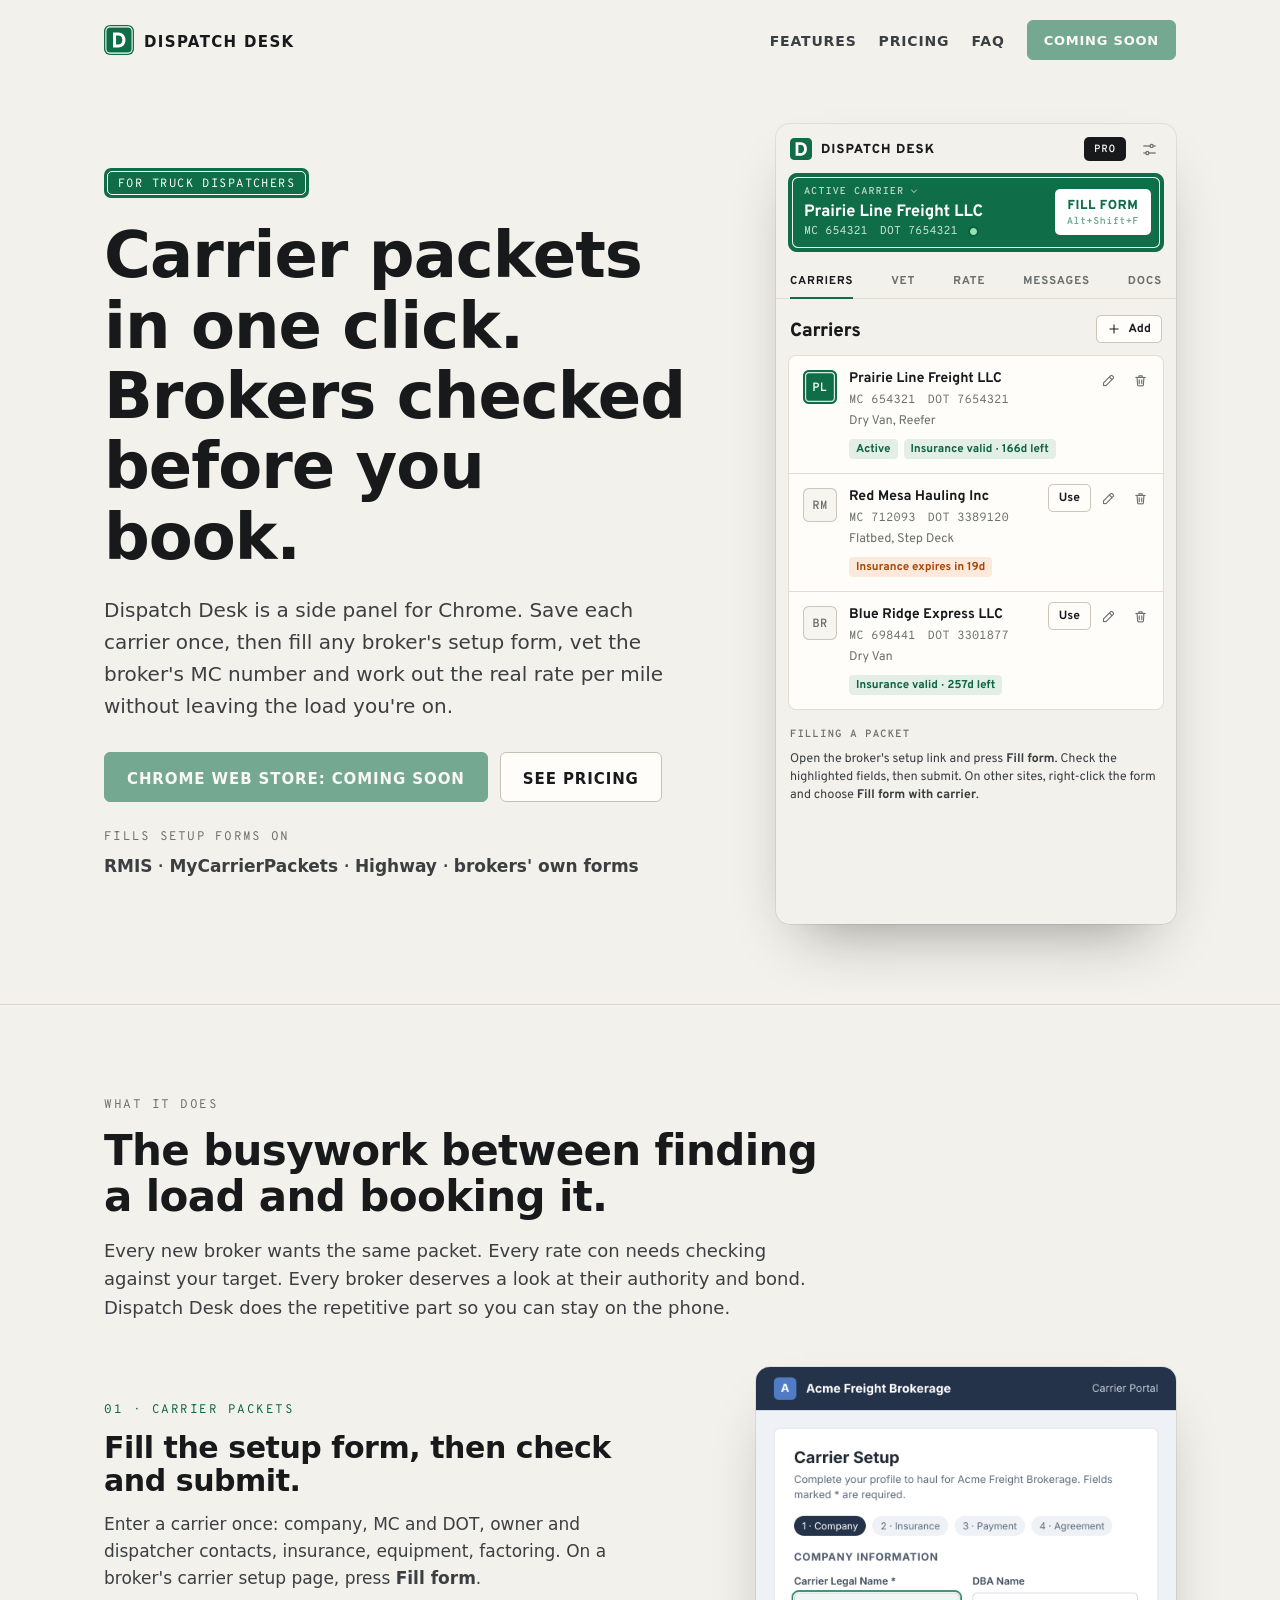
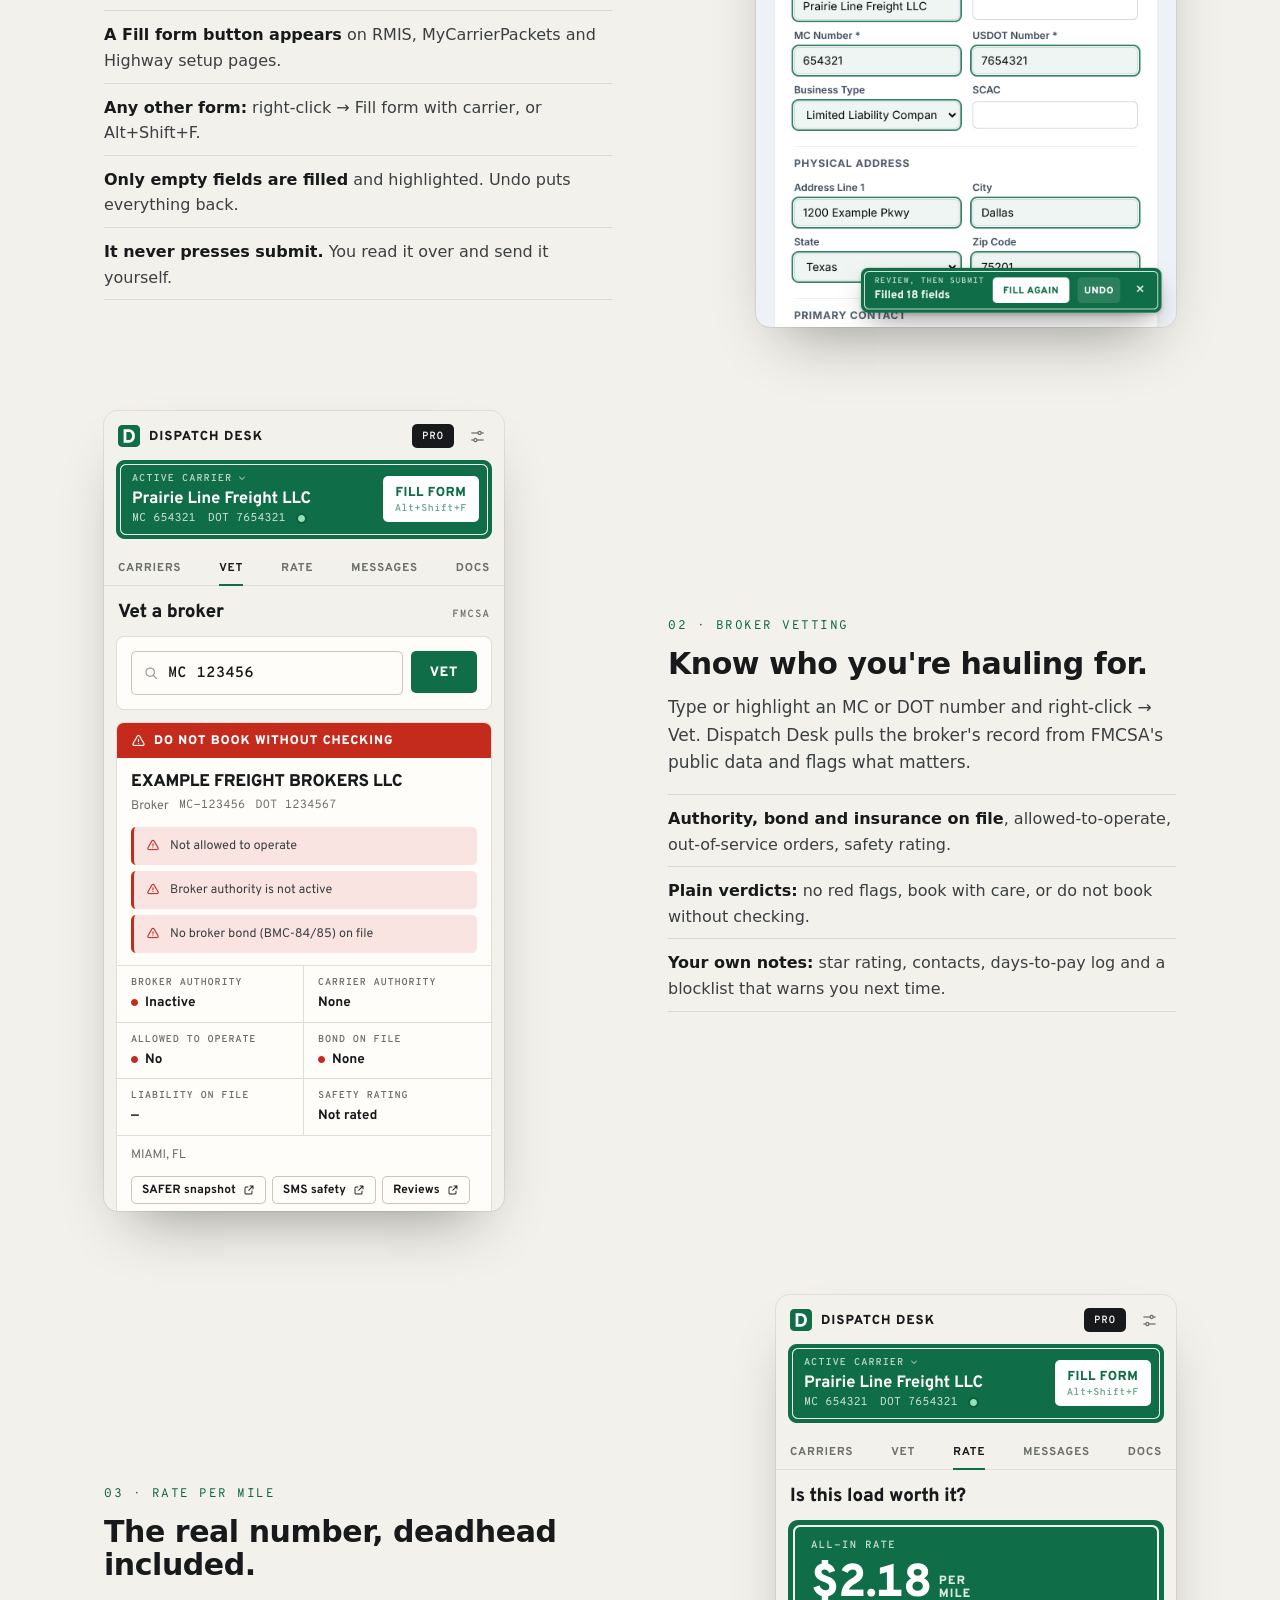
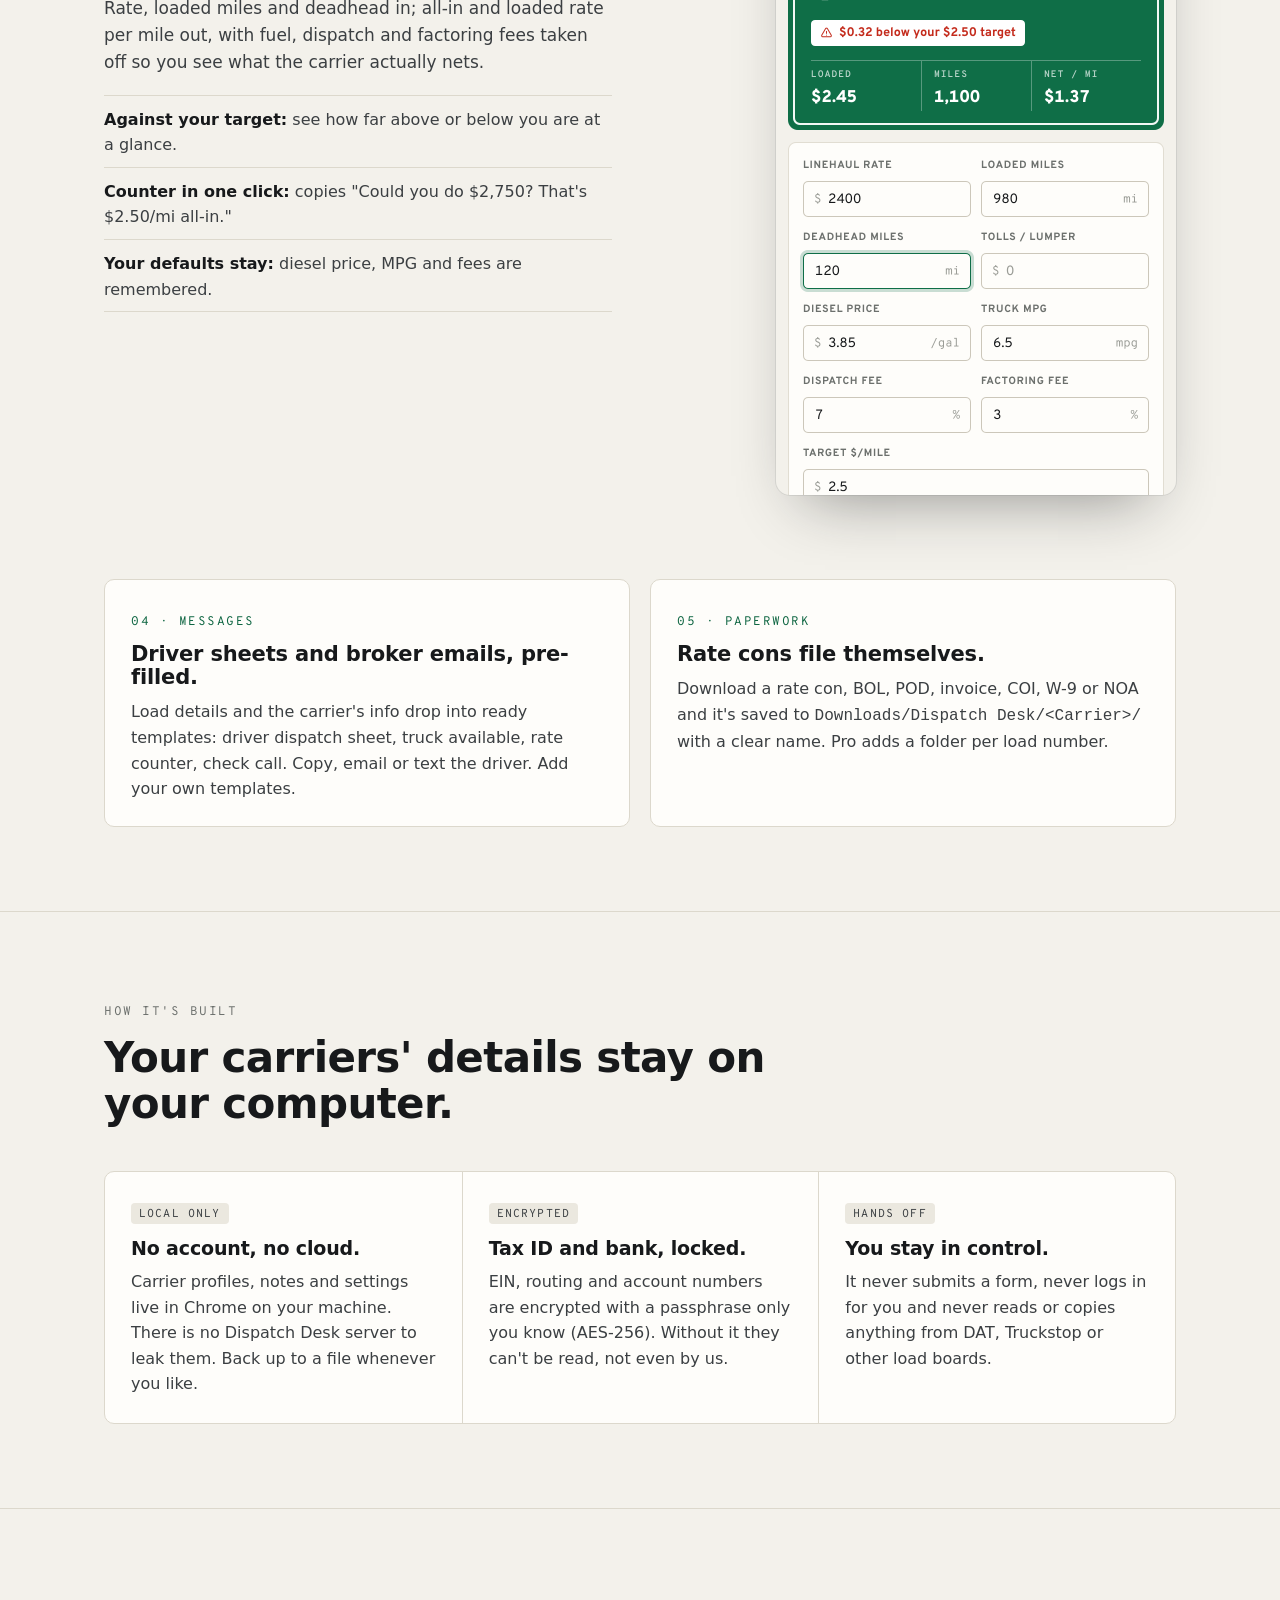
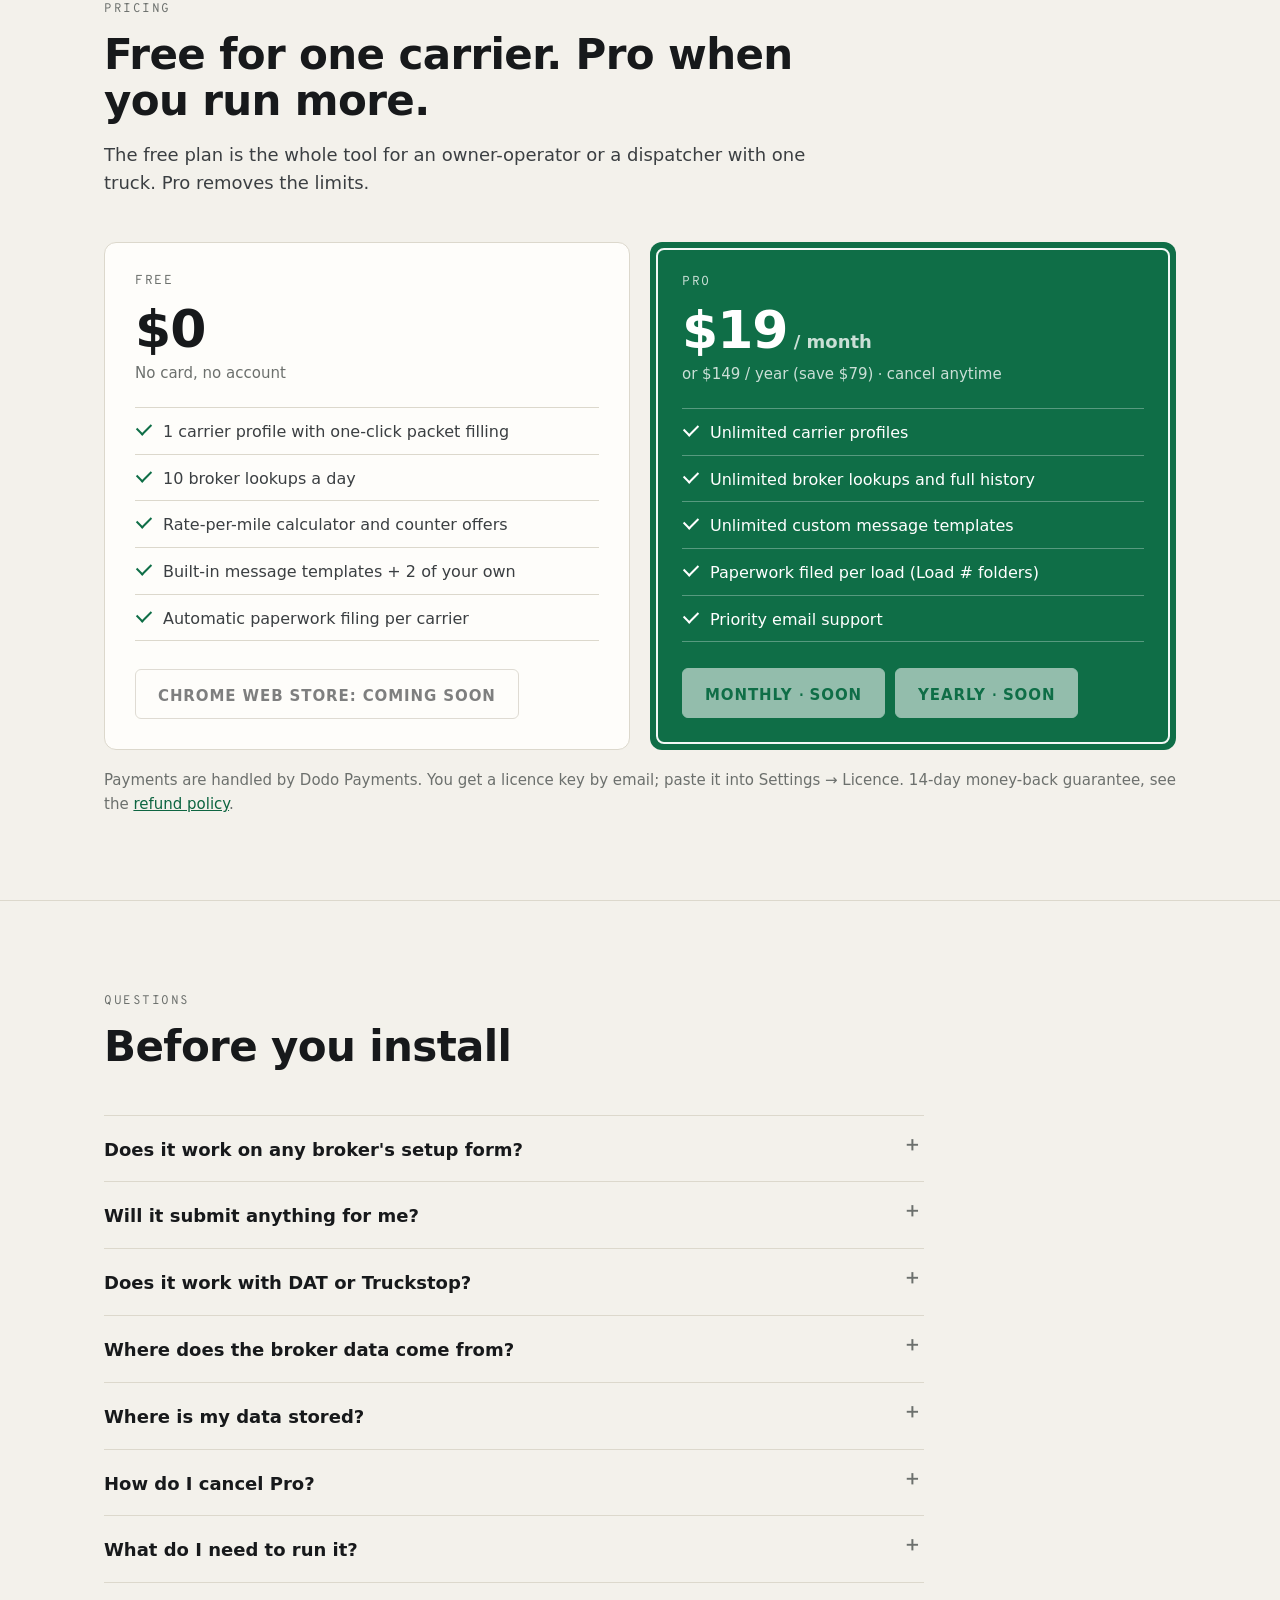
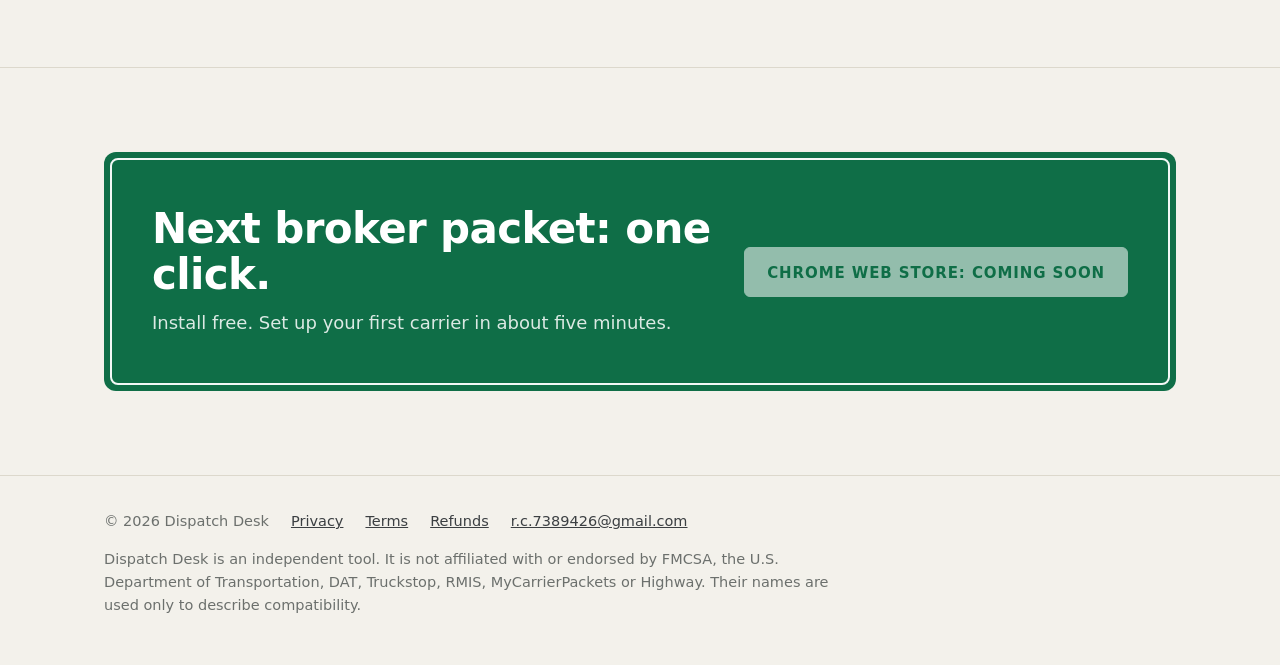
==== index.html @ 593a01f0 "Dispatch Desk website: landing, privacy, terms, refunds, thank-you Co-Authored-By: Claude Opus 5.5 <" ====
<!doctype html>
<html lang="en">
<head>
<meta charset="utf-8">
<meta name="viewport" content="width=device-width,initial-scale=1">
<title>Dispatch Desk – carrier packets, broker vetting and rate per mile for truck dispatchers</title>
<meta name="description" content="A Chrome side panel for truck dispatchers: fill broker carrier packets in one click, vet brokers with FMCSA data, work out rate per mile with deadhead, and file rate cons automatically.">
<meta property="og:title" content="Dispatch Desk – the dispatcher's side panel for Chrome">
<meta property="og:description" content="Fill carrier packets in one click. Check brokers before you book. Know your real rate per mile.">
<meta property="og:image" content="https://rishabhchulet.github.io/dispatch-desk/img/og.png">
<meta name="theme-color" content="#0F6E47">
<link rel="icon" href="icon.png">
<link rel="preload" href="fonts/Overpass-800.woff2" as="font" type="font/woff2" crossorigin>
<link rel="stylesheet" href="styles.css">
</head>
<body>
<div class="wrap">
  <header class="nav">
    <a class="brand" href="./"><img src="img/logo.svg" alt=""><span>Dispatch Desk</span></a>
    <nav><a href="#features">Features</a><a href="#pricing">Pricing</a><a href="#faq">FAQ</a><a class="btn primary sm keep js-store" href="#pricing">Add to Chrome</a></nav>
  </header>

  <div class="hero">
    <div>
      <span class="plaque"><span>For truck dispatchers</span></span>
      <h1>Carrier packets in one click. Brokers checked before you book.</h1>
      <p class="lede">Dispatch Desk is a side panel for Chrome. Save each carrier once, then fill any broker's setup form, vet the broker's MC number and work out the real rate per mile without leaving the load you're on.</p>
      <div class="ctas">
        <a class="btn primary js-store" href="#pricing">Add to Chrome – free</a>
        <a class="btn" href="#pricing">See pricing</a>
      </div>
      <p class="works"><b>Fills setup forms on</b><span>RMIS · MyCarrierPackets · Highway · brokers' own forms</span></p>
    </div>
    <img class="shot" src="img/panel-carriers.png" width="400" height="800" alt="Dispatch Desk side panel showing the active carrier and a Fill form button">
  </div>
</div>

<section id="features">
  <div class="wrap">
    <div class="section-hd">
      <span class="eyebrow">What it does</span>
      <h2>The busywork between finding a load and booking it.</h2>
      <p>Every new broker wants the same packet. Every rate con needs checking against your target. Every broker deserves a look at their authority and bond. Dispatch Desk does the repetitive part so you can stay on the phone.</p>
    </div>

    <div class="feature">
      <div class="copy">
        <span class="num">01 · Carrier packets</span>
        <h3>Fill the setup form, then check and submit.</h3>
        <p>Enter a carrier once: company, MC and DOT, owner and dispatcher contacts, insurance, equipment, factoring. On a broker's carrier setup page, press <b>Fill form</b>.</p>
        <ul>
          <li><b>A Fill form button appears</b> on RMIS, MyCarrierPackets and Highway setup pages.</li>
          <li><b>Any other form:</b> right-click → Fill form with carrier, or Alt+Shift+F.</li>
          <li><b>Only empty fields are filled</b> and highlighted. Undo puts everything back.</li>
          <li><b>It never presses submit.</b> You read it over and send it yourself.</li>
        </ul>
      </div>
      <img class="shot" src="img/page-fill.png" width="420" height="560" alt="A carrier setup form with fields filled and highlighted, and the Fill form button">
    </div>

    <div class="feature flip">
      <div class="copy">
        <span class="num">02 · Broker vetting</span>
        <h3>Know who you're hauling for.</h3>
        <p>Type or highlight an MC or DOT number and right-click → Vet. Dispatch Desk pulls the broker's record from FMCSA's public data and flags what matters.</p>
        <ul>
          <li><b>Authority, bond and insurance on file</b>, allowed-to-operate, out-of-service orders, safety rating.</li>
          <li><b>Plain verdicts:</b> no red flags, book with care, or do not book without checking.</li>
          <li><b>Your own notes:</b> star rating, contacts, days-to-pay log and a blocklist that warns you next time.</li>
        </ul>
      </div>
      <img class="shot" src="img/panel-vet.png" width="400" height="800" alt="Broker vetting result with a red do-not-book verdict and the reasons">
    </div>

    <div class="feature">
      <div class="copy">
        <span class="num">03 · Rate per mile</span>
        <h3>The real number, deadhead included.</h3>
        <p>Rate, loaded miles and deadhead in; all-in and loaded rate per mile out, with fuel, dispatch and factoring fees taken off so you see what the carrier actually nets.</p>
        <ul>
          <li><b>Against your target:</b> see how far above or below you are at a glance.</li>
          <li><b>Counter in one click:</b> copies "Could you do $2,750? That's $2.50/mi all-in."</li>
          <li><b>Your defaults stay:</b> diesel price, MPG and fees are remembered.</li>
        </ul>
      </div>
      <img class="shot" src="img/panel-rate.png" width="400" height="800" alt="Rate calculator showing $2.18 per mile all-in, below a $2.50 target">
    </div>

    <div class="minis">
      <div class="mini">
        <span class="num">04 · Messages</span>
        <h3>Driver sheets and broker emails, pre-filled.</h3>
        <p>Load details and the carrier's info drop into ready templates: driver dispatch sheet, truck available, rate counter, check call. Copy, email or text the driver. Add your own templates.</p>
      </div>
      <div class="mini">
        <span class="num">05 · Paperwork</span>
        <h3>Rate cons file themselves.</h3>
        <p>Download a rate con, BOL, POD, invoice, COI, W-9 or NOA and it's saved to <code>Downloads/Dispatch Desk/&lt;Carrier&gt;/</code> with a clear name. Pro adds a folder per load number.</p>
      </div>
    </div>
  </div>
</section>

<section>
  <div class="wrap">
    <div class="section-hd">
      <span class="eyebrow">How it's built</span>
      <h2>Your carriers' details stay on your computer.</h2>
    </div>
    <div class="rules">
      <div class="rule"><span class="tag">Local only</span><h3>No account, no cloud.</h3><p>Carrier profiles, notes and settings live in Chrome on your machine. There is no Dispatch Desk server to leak them. Back up to a file whenever you like.</p></div>
      <div class="rule"><span class="tag">Encrypted</span><h3>Tax ID and bank, locked.</h3><p>EIN, routing and account numbers are encrypted with a passphrase only you know (AES-256). Without it they can't be read, not even by us.</p></div>
      <div class="rule"><span class="tag">Hands off</span><h3>You stay in control.</h3><p>It never submits a form, never logs in for you and never reads or copies anything from DAT, Truckstop or other load boards.</p></div>
    </div>
  </div>
</section>

<section id="pricing">
  <div class="wrap">
    <div class="section-hd">
      <span class="eyebrow">Pricing</span>
      <h2>Free for one carrier. Pro when you run more.</h2>
      <p>The free plan is the whole tool for an owner-operator or a dispatcher with one truck. Pro removes the limits.</p>
    </div>
    <div class="plans">
      <div class="plan">
        <span class="name">Free</span>
        <div class="price">$0</div>
        <span class="alt">No card, no account</span>
        <ul>
          <li>1 carrier profile with one-click packet filling</li>
          <li>10 broker lookups a day</li>
          <li>Rate-per-mile calculator and counter offers</li>
          <li>Built-in message templates + 2 of your own</li>
          <li>Automatic paperwork filing per carrier</li>
        </ul>
        <div class="buttons"><a class="btn js-store" href="#pricing">Add to Chrome</a></div>
      </div>
      <div class="plan pro"><div class="in">
        <span class="name">Pro</span>
        <div class="price">$19<small> / month</small></div>
        <span class="alt">or $149 / year (save $79) · cancel anytime</span>
        <ul>
          <li>Unlimited carrier profiles</li>
          <li>Unlimited broker lookups and full history</li>
          <li>Unlimited custom message templates</li>
          <li>Paperwork filed per load (Load # folders)</li>
          <li>Priority email support</li>
        </ul>
        <div class="buttons">
          <a class="btn white js-buy" data-plan="monthly" href="#pricing">Monthly</a>
          <a class="btn white js-buy" data-plan="yearly" href="#pricing">Yearly</a>
        </div>
      </div></div>
    </div>
    <p class="note">Payments are handled by Dodo Payments. You get a licence key by email; paste it into Settings → Licence. 14-day money-back guarantee, see the <a href="refunds.html">refund policy</a>.</p>
  </div>
</section>

<section id="faq">
  <div class="wrap">
    <div class="section-hd"><span class="eyebrow">Questions</span><h2>Before you install</h2></div>
    <div class="faq">
      <details><summary>Does it work on any broker's setup form?</summary><p>On RMIS, MyCarrierPackets and Highway setup pages a Fill form button appears in the corner. On any other form, right-click inside it and choose Fill form with carrier, or press Alt+Shift+F. It matches fields by their labels, so most forms work; anything it can't place is left empty for you.</p></details>
      <details><summary>Will it submit anything for me?</summary><p>No. It only types into empty fields and highlights them. You review the form and press submit yourself. It also skips passwords, captchas and one-time codes.</p></details>
      <details><summary>Does it work with DAT or Truckstop?</summary><p>It works alongside them, but it doesn't read, copy or scrape anything from load boards. When you find a load, highlight the broker's MC number (or type it in) and vet it from the panel.</p></details>
      <details><summary>Where does the broker data come from?</summary><p>From FMCSA's public carrier data (the QCMobile service): operating authority, bond and insurance on file, allowed-to-operate status, out-of-service orders and safety rating. FMCSA's records can lag, so for a high-value load also open the SAFER snapshot link shown with every result.</p></details>
      <details><summary>Where is my data stored?</summary><p>Only in Chrome on your computer. Nothing is uploaded or synced. Tax ID and bank details are encrypted with your passphrase. Use Settings → Back up to move your data to another computer.</p></details>
      <details><summary>How do I cancel Pro?</summary><p>Use the manage-subscription link in your Dodo Payments receipt email, or email us. You keep Pro until the end of the period you paid for. New purchases can be refunded within 14 days.</p></details>
      <details><summary>What do I need to run it?</summary><p>Google Chrome 116 or newer on Windows, Mac or ChromeOS.</p></details>
    </div>
  </div>
</section>

<div class="closing">
  <div class="wrap">
    <div class="sign"><div class="in">
      <div><h2>Next broker packet: one click.</h2><p>Install free. Set up your first carrier in about five minutes.</p></div>
      <a class="btn white js-store" href="#pricing">Add to Chrome – free</a>
    </div></div>
  </div>
</div>

<footer>
  <div class="wrap">
    <div class="row">
      <span>© 2026 Dispatch Desk</span>
      <a href="privacy.html">Privacy</a><a href="terms.html">Terms</a><a href="refunds.html">Refunds</a>
      <a href="mailto:r.c.7389426@gmail.com">r.c.7389426@gmail.com</a>
    </div>
    <p class="disclaimer">Dispatch Desk is an independent tool. It is not affiliated with or endorsed by FMCSA, the U.S. Department of Transportation, DAT, Truckstop, RMIS, MyCarrierPackets or Highway. Their names are used only to describe compatibility.</p>
  </div>
</footer>

<script>
  // Fill these in when they exist. Until then the buttons say so instead of linking nowhere.
  const STORE_URL = '';                       // Chrome Web Store listing, after approval
  const CHECKOUT = { monthly: '', yearly: '' }; // Dodo Payments checkout links
  for (const a of document.querySelectorAll('.js-store')) {
    if (STORE_URL) a.href = STORE_URL;
    else { a.textContent = a.classList.contains('sm') ? 'Coming soon' : 'Chrome Web Store: coming soon'; a.setAttribute('aria-disabled', 'true'); }
  }
  for (const a of document.querySelectorAll('.js-buy')) {
    const url = CHECKOUT[a.dataset.plan];
    if (url) a.href = url;
    else { a.textContent = a.dataset.plan === 'monthly' ? 'Monthly · soon' : 'Yearly · soon'; a.setAttribute('aria-disabled', 'true'); }
  }
</script>
</body>
</html>
---- styles.css ----
/* Dispatch Desk site – same "Guide Sign" system as the extension. */
@font-face { font-family: 'Overpass'; font-weight: 400; font-display: swap; src: url('fonts/Overpass-400.woff2') format('woff2'); }
@font-face { font-family: 'Overpass'; font-weight: 700; font-display: swap; src: url('fonts/Overpass-700.woff2') format('woff2'); }
@font-face { font-family: 'Overpass'; font-weight: 800; font-display: swap; src: url('fonts/Overpass-800.woff2') format('woff2'); }
@font-face { font-family: 'Overpass Mono'; font-weight: 400; font-display: swap; src: url('fonts/OverpassMono-400.woff2') format('woff2'); }
/* Overpass's middle dot sits off-centre; use the system's for that one character. */
@font-face { font-family: 'Sep'; src: local('Segoe UI'), local('Helvetica Neue'), local('Arial'), local('Liberation Sans'); unicode-range: U+00B7; }

:root {
  --sign: #0F6E47; --sign-deep: #0B5A3A; --zone: #E8700F; --stop: #C42B1C;
  --paper: #F3F1EB; --surface: #FEFDFA; --surface-2: #EBE8DF; --line: #DCD8CC; --line-strong: #C6C1B4;
  --ink: #17191B; --ink-2: #3B3F42; --muted: #6C706D;
  --green-text: #0D6541;
  --font: 'Sep', 'Overpass', 'Segoe UI', system-ui, sans-serif;
  --mono: 'Overpass Mono', ui-monospace, Consolas, monospace;
  --wrap: 1120px;
}
* { box-sizing: border-box; }
html { scroll-behavior: smooth; }
body { margin: 0; font: 400 17px/1.6 var(--font); color: var(--ink); background: var(--paper); -webkit-font-smoothing: antialiased; }
img { max-width: 100%; display: block; }
a { color: var(--green-text); }
.wrap { max-width: var(--wrap); margin: 0 auto; padding: 0 24px; }
.eyebrow { font: 400 12.5px/1.2 var(--mono); letter-spacing: .12em; text-transform: uppercase; color: var(--muted); }
h1, h2, h3 { margin: 0; letter-spacing: -.015em; line-height: 1.1; }
h1 { font-weight: 800; font-size: clamp(38px, 5.4vw, 64px); }
h2 { font-weight: 800; font-size: clamp(30px, 3.6vw, 42px); }
h3 { font-weight: 800; font-size: 21px; letter-spacing: -.008em; }
p { margin: 0; }

/* nav */
.nav { display: flex; align-items: center; gap: 24px; padding: 20px 0; }
.brand { display: flex; align-items: center; gap: 10px; color: var(--ink); text-decoration: none; font-weight: 800; font-size: 15px; letter-spacing: .09em; text-transform: uppercase; }
.brand img { width: 30px; height: 30px; }
.brand span { padding-top: 3px; }
.nav nav { margin-left: auto; display: flex; gap: 22px; align-items: center; }
.nav nav a { color: var(--ink-2); text-decoration: none; font-weight: 700; font-size: 14px; letter-spacing: .06em; text-transform: uppercase; padding-top: 2px; }
.nav nav a:hover { color: var(--ink); }

/* buttons */
.btn { display: inline-flex; align-items: center; justify-content: center; gap: 8px; height: 50px; padding: 3px 22px 0; border-radius: 6px; font-weight: 800; font-size: 15px; letter-spacing: .06em; text-transform: uppercase; text-decoration: none; color: var(--ink); background: var(--surface); border: 1.5px solid var(--line-strong); cursor: pointer; white-space: nowrap; }
.btn:hover { border-color: var(--ink-2); }
.btn.primary { background: var(--sign); border-color: var(--sign); color: #fff; }
.btn.primary:hover { background: var(--sign-deep); border-color: var(--sign-deep); }
.btn.white { background: #fff; border-color: #fff; color: var(--sign); }
.btn.white:hover { background: #EFF6F1; }
.btn.sm { height: 40px; padding: 2px 16px 0; font-size: 13px; }
.btn[aria-disabled="true"] { opacity: .55; pointer-events: none; }

/* guide-sign primitives */
.sign { background: var(--sign); color: #fff; border-radius: 12px; padding: 6px; }
.sign > .in { border: 2.5px solid rgba(255, 255, 255, .95); border-radius: 8px; }
.plaque { display: inline-flex; background: var(--sign); color: #fff; border-radius: 7px; padding: 3px; }
.plaque > span { border: 1.5px solid #fff; border-radius: 5px; padding: 5px 10px 3px; font: 400 12px/1.2 var(--mono); letter-spacing: .12em; text-transform: uppercase; }

/* hero */
.hero { display: grid; grid-template-columns: minmax(0, 1.15fr) minmax(0, .85fr); gap: 56px; align-items: center; padding: 44px 0 80px; }
.hero h1 { margin: 22px 0 22px; }
.hero .lede { font-size: 20px; color: var(--ink-2); max-width: 560px; }
.hero .ctas { display: flex; gap: 12px; flex-wrap: wrap; margin-top: 30px; }
.hero .works { margin-top: 28px; }
.hero .works b { display: block; font: 400 12.5px/1.2 var(--mono); letter-spacing: .1em; text-transform: uppercase; color: var(--muted); font-weight: 400; margin-bottom: 8px; }
.hero .works span { font-weight: 700; color: var(--ink-2); }
.shot { border-radius: 14px; box-shadow: 0 30px 60px -28px rgba(23, 25, 27, .45), 0 0 0 1px rgba(23, 25, 27, .08); background: var(--surface); }
.hero .shot { max-width: 400px; margin-left: auto; }

/* sections */
section { padding: 84px 0; border-top: 1px solid var(--line); }
.section-hd { max-width: 720px; margin-bottom: 44px; }
.section-hd h2 { margin-top: 12px; }
.section-hd p { margin-top: 16px; color: var(--ink-2); font-size: 18px; }

.feature { display: grid; grid-template-columns: minmax(0, 1fr) minmax(0, 1fr); gap: 56px; align-items: center; }
.feature + .feature { margin-top: 84px; }
.feature.flip .copy { order: 2; }
.feature .num, .mini .num { font: 400 12.5px var(--mono); letter-spacing: .12em; text-transform: uppercase; color: var(--green-text); }
.feature h3 { font-size: 30px; margin: 10px 0 14px; letter-spacing: -.015em; }
.feature p { color: var(--ink-2); }
.feature ul { margin: 18px 0 0; padding: 0; list-style: none; border-top: 1px solid var(--line); }
.feature li { padding: 11px 0 9px; border-bottom: 1px solid var(--line); color: var(--ink-2); font-size: 16px; }
.feature li b { color: var(--ink); }
.feature .shot { max-width: 420px; }
.feature.flip .shot { margin-left: 0; }
.feature:not(.flip) .shot { margin-left: auto; }

.minis { display: grid; grid-template-columns: repeat(2, minmax(0, 1fr)); gap: 20px; margin-top: 84px; }
.mini { background: var(--surface); border: 1px solid var(--line); border-radius: 10px; padding: 26px 26px 24px; }
.mini h3 { margin: 10px 0 10px; }
.mini p { color: var(--ink-2); font-size: 16px; }

/* principles */
.rules { display: grid; grid-template-columns: repeat(3, minmax(0, 1fr)); gap: 0; border: 1px solid var(--line); border-radius: 10px; background: var(--surface); overflow: hidden; }
.rule { padding: 26px; }
.rule + .rule { border-left: 1px solid var(--line); }
.rule h3 { font-size: 19px; margin-bottom: 10px; }
.rule p { color: var(--ink-2); font-size: 16px; }
.rule .tag { display: inline-block; margin-bottom: 14px; padding: 4px 8px 2px; border-radius: 4px; font: 400 11.5px/1.3 var(--mono); letter-spacing: .1em; text-transform: uppercase; background: var(--surface-2); color: var(--ink-2); }

/* pricing */
.plans { display: grid; grid-template-columns: repeat(2, minmax(0, 1fr)); gap: 20px; align-items: stretch; }
.plan { background: var(--surface); border: 1px solid var(--line); border-radius: 12px; padding: 30px; display: flex; flex-direction: column; }
.plan .name { font: 400 13px var(--mono); letter-spacing: .12em; text-transform: uppercase; color: var(--muted); }
.plan .price { font-weight: 800; font-size: 52px; letter-spacing: -.02em; line-height: 1; margin: 14px 0 6px; }
.plan .price small { font-size: 18px; font-weight: 700; letter-spacing: 0; color: var(--muted); }
.plan .alt { color: var(--muted); font-size: 15px; }
.plan ul { list-style: none; padding: 0; margin: 22px 0 26px; border-top: 1px solid var(--line); flex: 1; }
.plan li { padding: 11px 0 9px 28px; border-bottom: 1px solid var(--line); position: relative; font-size: 16px; color: var(--ink-2); }
.plan li::before { content: ''; position: absolute; left: 2px; top: 15px; width: 12px; height: 7px; border-left: 2.5px solid var(--sign); border-bottom: 2.5px solid var(--sign); transform: rotate(-45deg); }
.plan .buttons { display: flex; gap: 10px; flex-wrap: wrap; }
.plan.pro { background: var(--sign); color: #fff; border: 0; padding: 6px; }
.plan.pro > .in { border: 2.5px solid rgba(255, 255, 255, .95); border-radius: 8px; padding: 24px; height: 100%; display: flex; flex-direction: column; }
.plan.pro .name, .plan.pro .alt, .plan.pro .price small { color: rgba(255, 255, 255, .78); }
.plan.pro ul { border-color: rgba(255, 255, 255, .3); }
.plan.pro li { color: #fff; border-color: rgba(255, 255, 255, .3); }
.plan.pro li::before { border-color: #fff; }
.note { margin-top: 18px; color: var(--muted); font-size: 15px; }

/* faq */
.faq { max-width: 820px; border-top: 1px solid var(--line); }
.faq details { border-bottom: 1px solid var(--line); }
.faq summary { list-style: none; cursor: pointer; padding: 20px 36px 17px 0; font-weight: 700; font-size: 18px; position: relative; }
.faq summary::-webkit-details-marker { display: none; }
.faq summary::after { content: '+'; position: absolute; right: 4px; top: 16px; font: 400 24px var(--mono); color: var(--muted); }
.faq details[open] summary::after { content: '−'; }
.faq details p { padding: 0 0 22px; color: var(--ink-2); max-width: 720px; }

/* closing sign */
.closing { padding: 84px 0; border-top: 1px solid var(--line); }
.closing .sign > .in { padding: 46px 40px; display: grid; grid-template-columns: 1fr auto; gap: 28px; align-items: center; }
.closing h2 { color: #fff; }
.closing p { margin-top: 10px; color: rgba(255, 255, 255, .85); font-size: 18px; }

/* footer */
footer { border-top: 1px solid var(--line); padding: 34px 0 48px; color: var(--muted); font-size: 14.5px; }
footer .row { display: flex; gap: 22px; flex-wrap: wrap; align-items: center; }
footer a { color: var(--ink-2); }
footer .disclaimer { margin-top: 14px; max-width: 760px; }

/* legal pages */
.legal { max-width: 760px; padding-bottom: 40px; }
.legal h1 { font-size: 44px; margin: 30px 0 8px; }
.legal h2 { font-size: 22px; margin: 36px 0 10px; letter-spacing: -.008em; }
.legal p, .legal li { color: var(--ink-2); }
.legal ul { padding-left: 20px; }
.legal li + li { margin-top: 6px; }
.legal .updated { font: 400 13px var(--mono); letter-spacing: .08em; text-transform: uppercase; color: var(--muted); }
.steps { list-style: none; padding: 0; margin: 28px 0 0; border-top: 1px solid var(--line); }
.steps li { display: grid; grid-template-columns: 52px 1fr; padding: 16px 0 14px; border-bottom: 1px solid var(--line); }
.steps li i { font: 400 14px/1.6 var(--mono); font-style: normal; color: var(--green-text); }

@media (max-width: 860px) {
  body { font-size: 16px; }
  .nav nav a:not(.keep) { display: none; }
  .hero, .feature { grid-template-columns: 1fr; gap: 36px; }
  .hero { padding-top: 20px; }
  .hero .shot, .feature .shot { margin: 0 auto !important; max-width: 360px; }
  .feature.flip .copy { order: 0; }
  .minis, .plans { grid-template-columns: 1fr; }
  .rules { grid-template-columns: 1fr; }
  .rule + .rule { border-left: 0; border-top: 1px solid var(--line); }
  .closing .sign > .in { grid-template-columns: 1fr; padding: 32px 24px; }
  section { padding: 60px 0; }
}
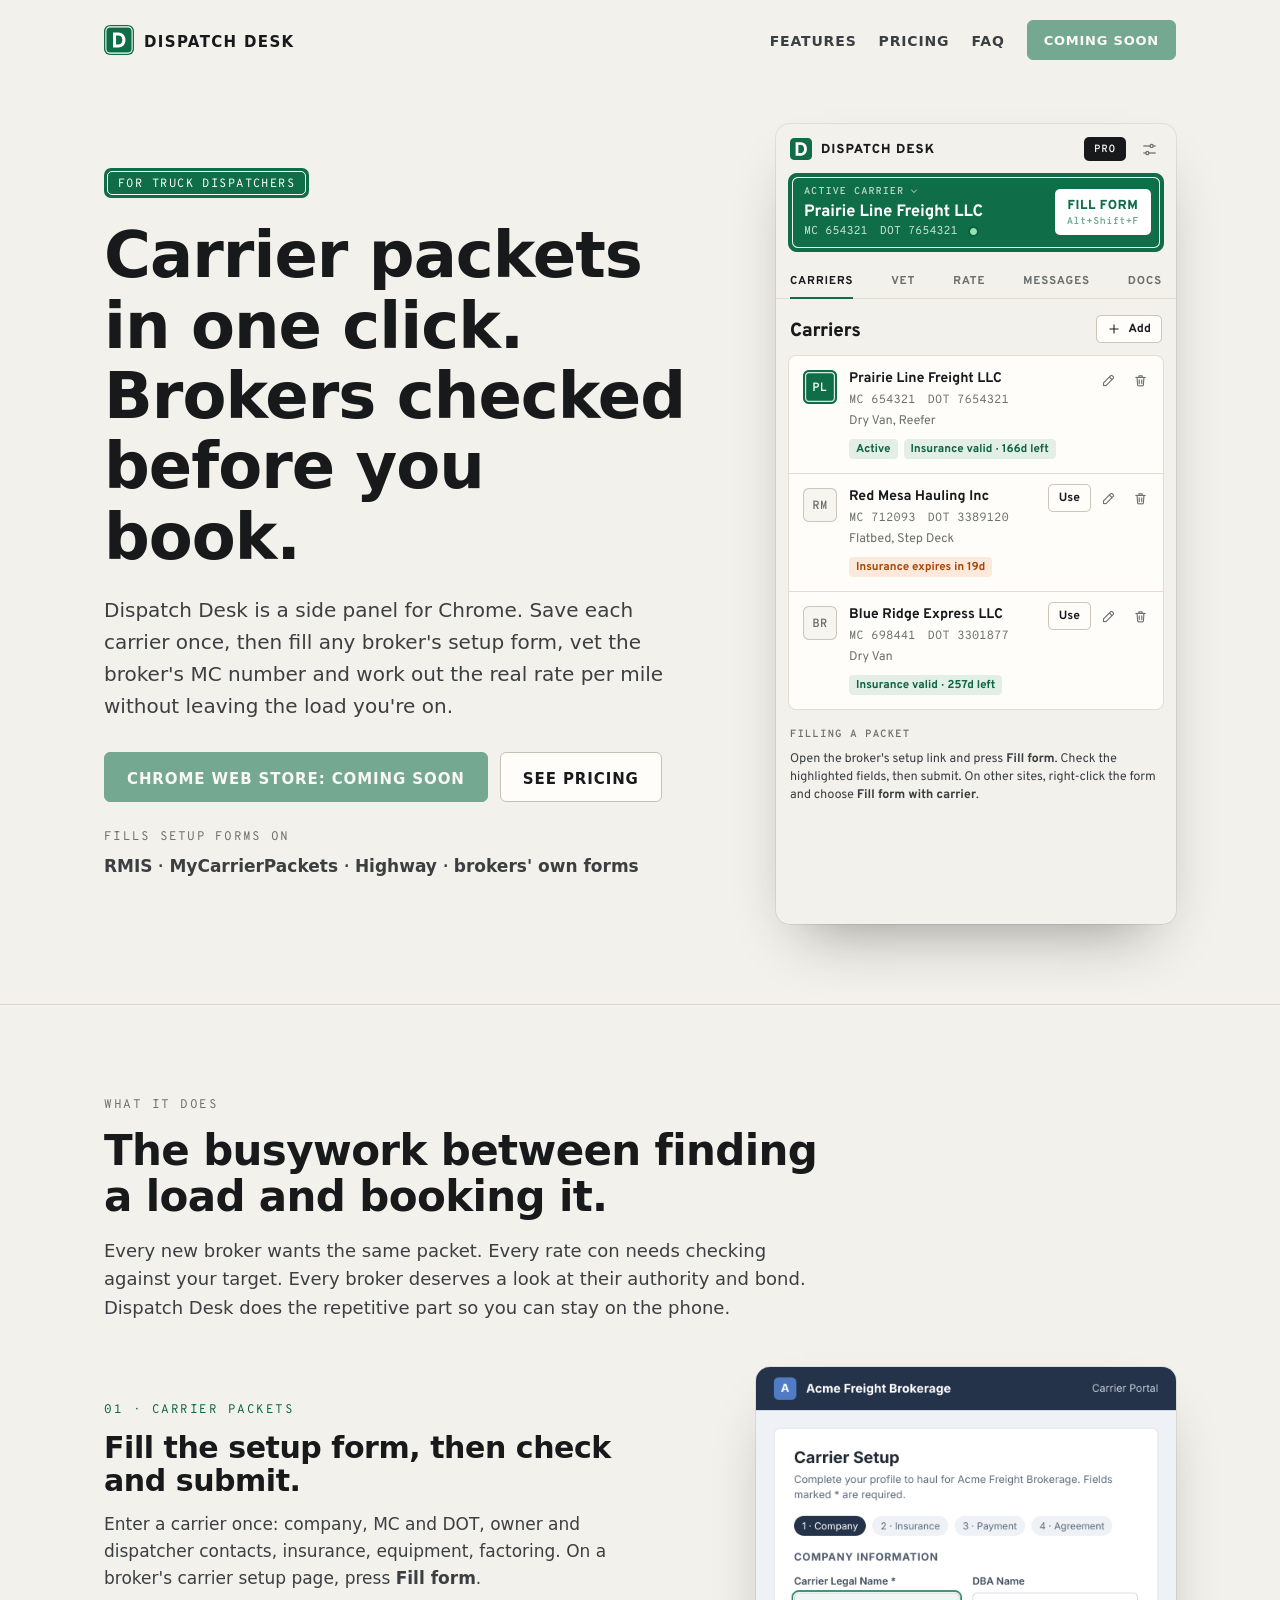
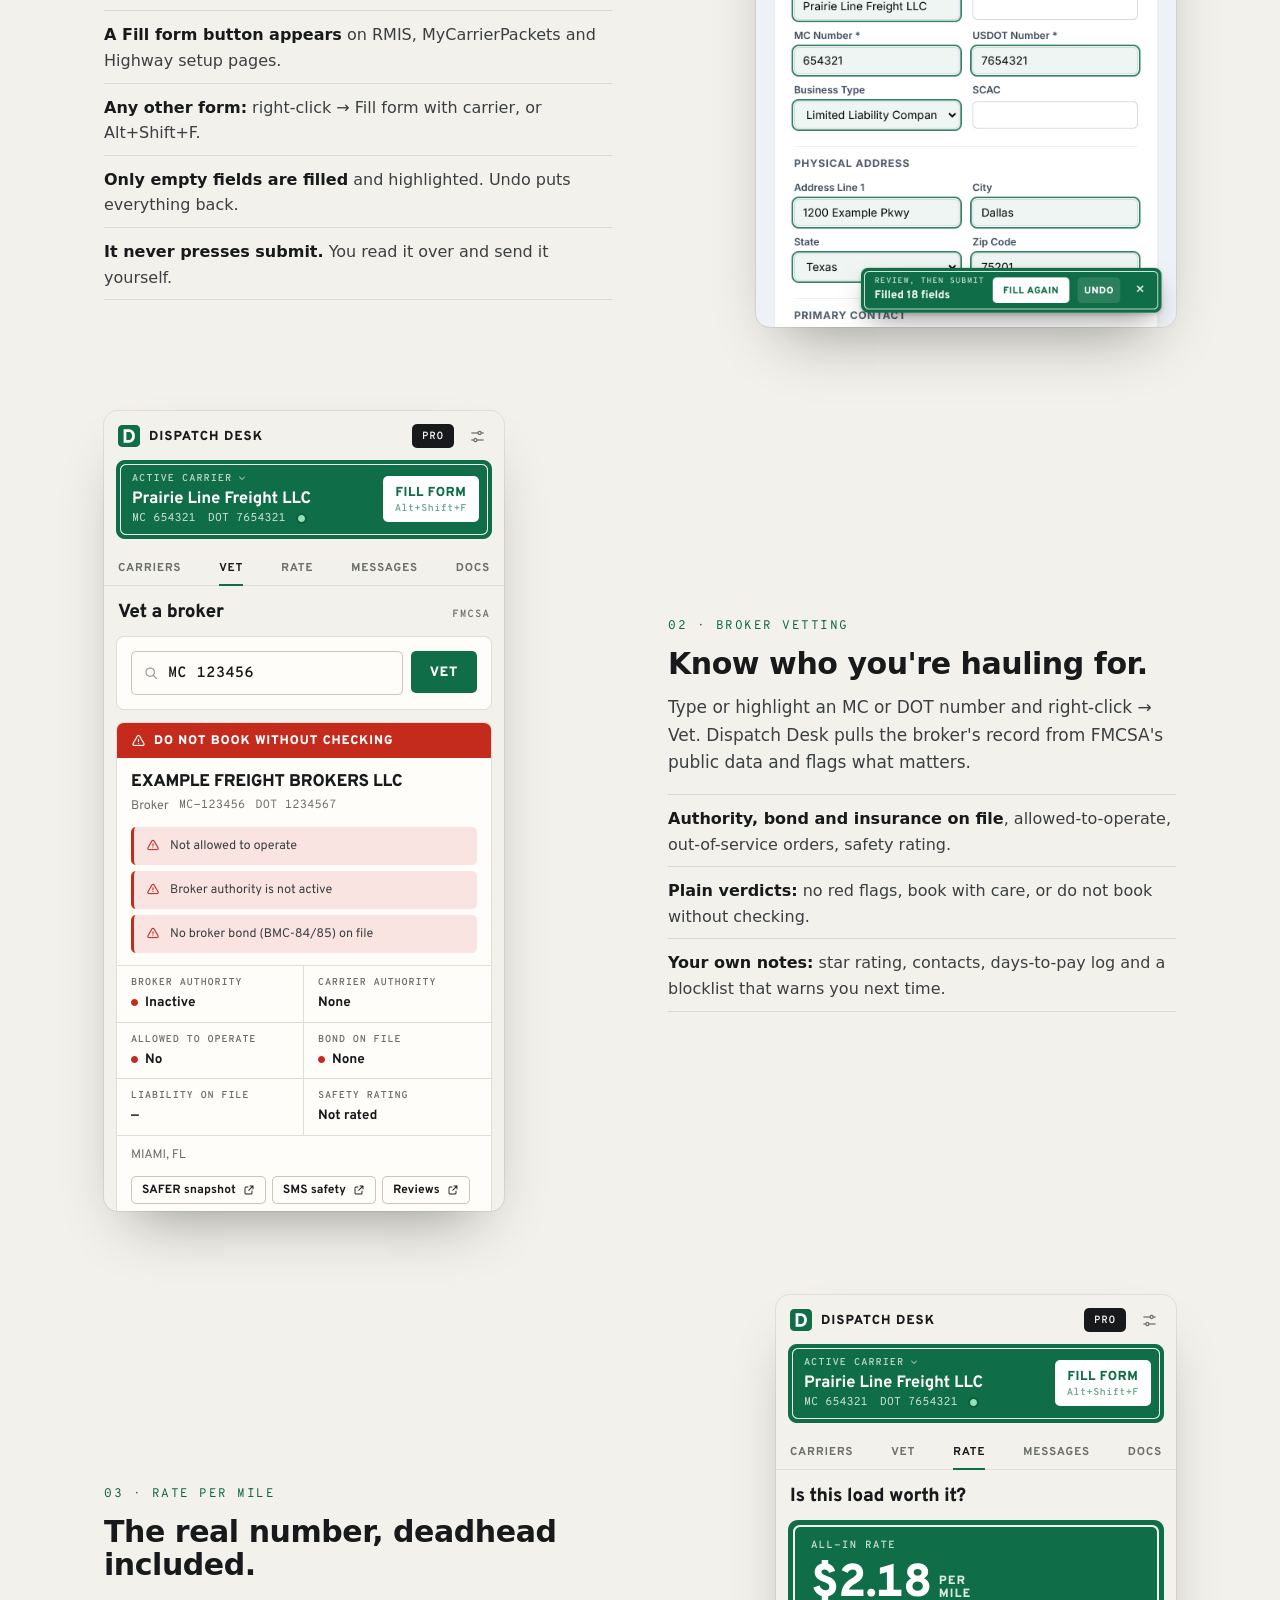
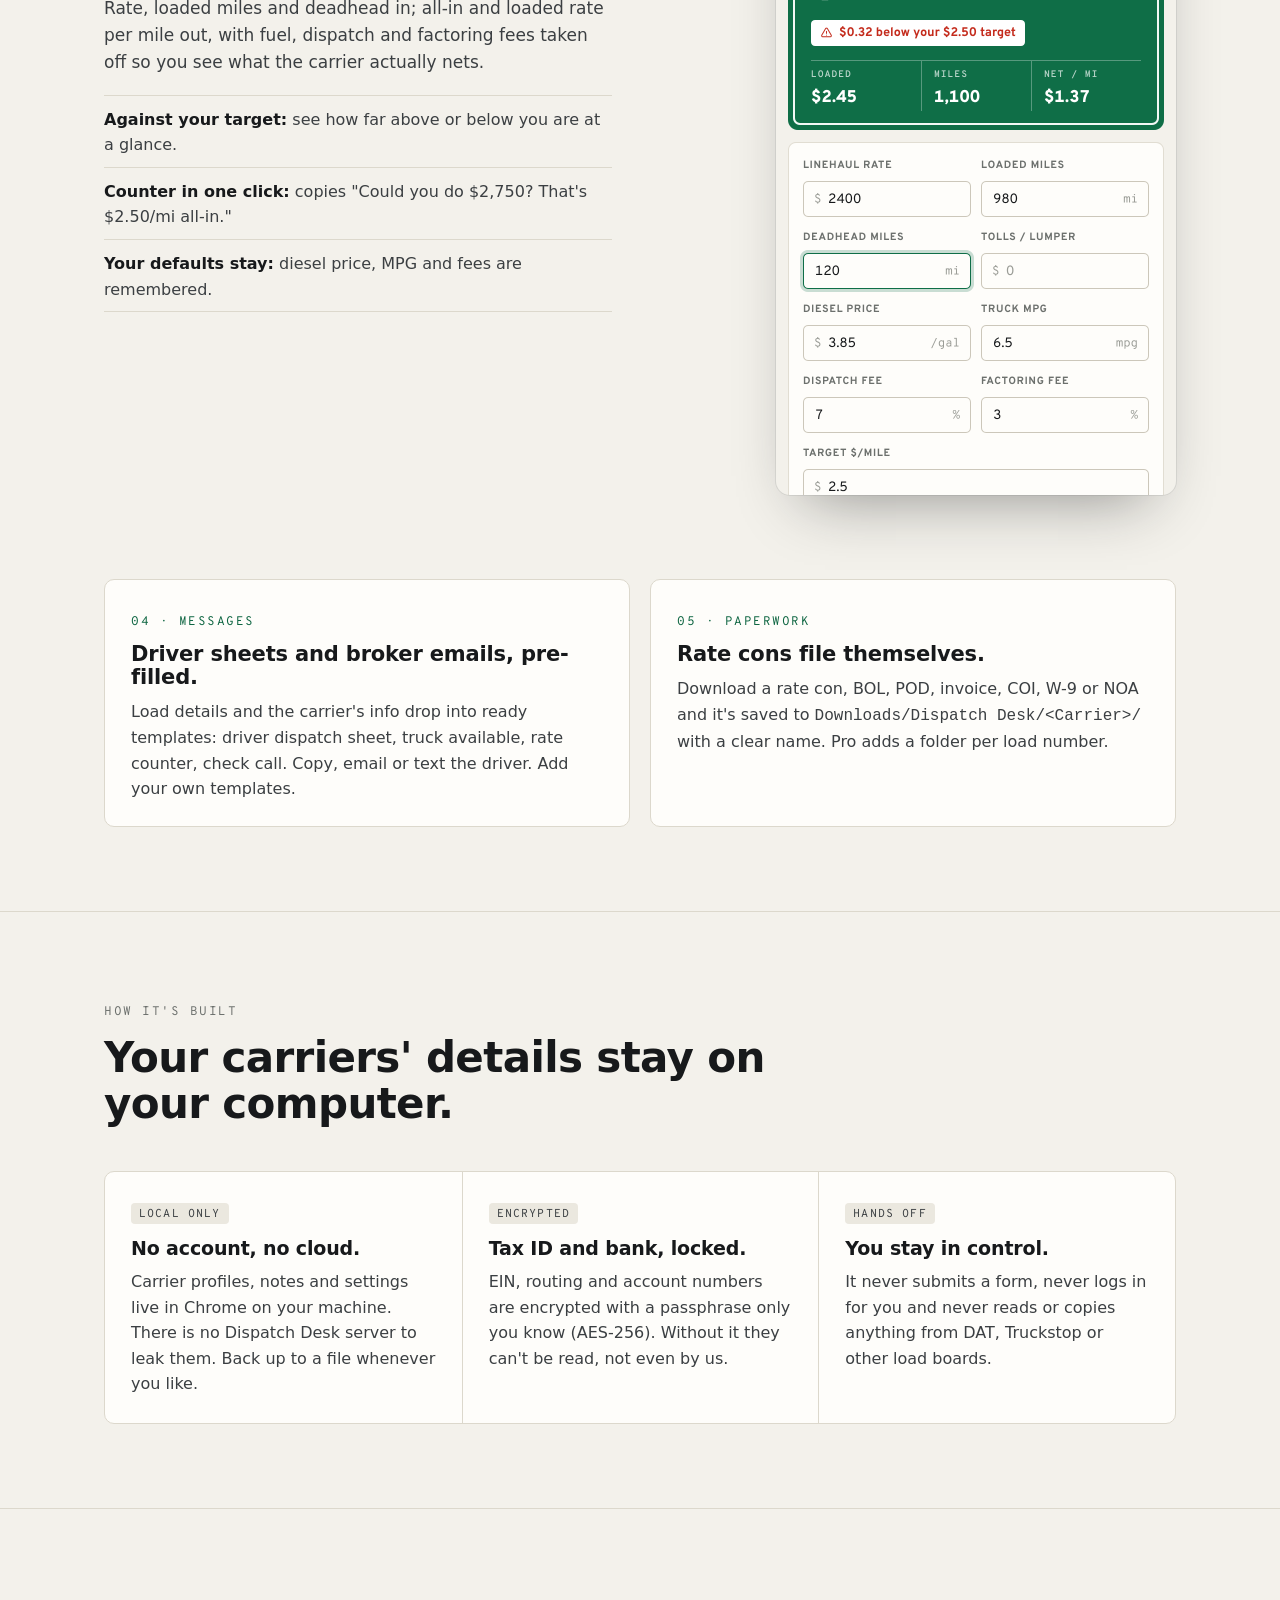
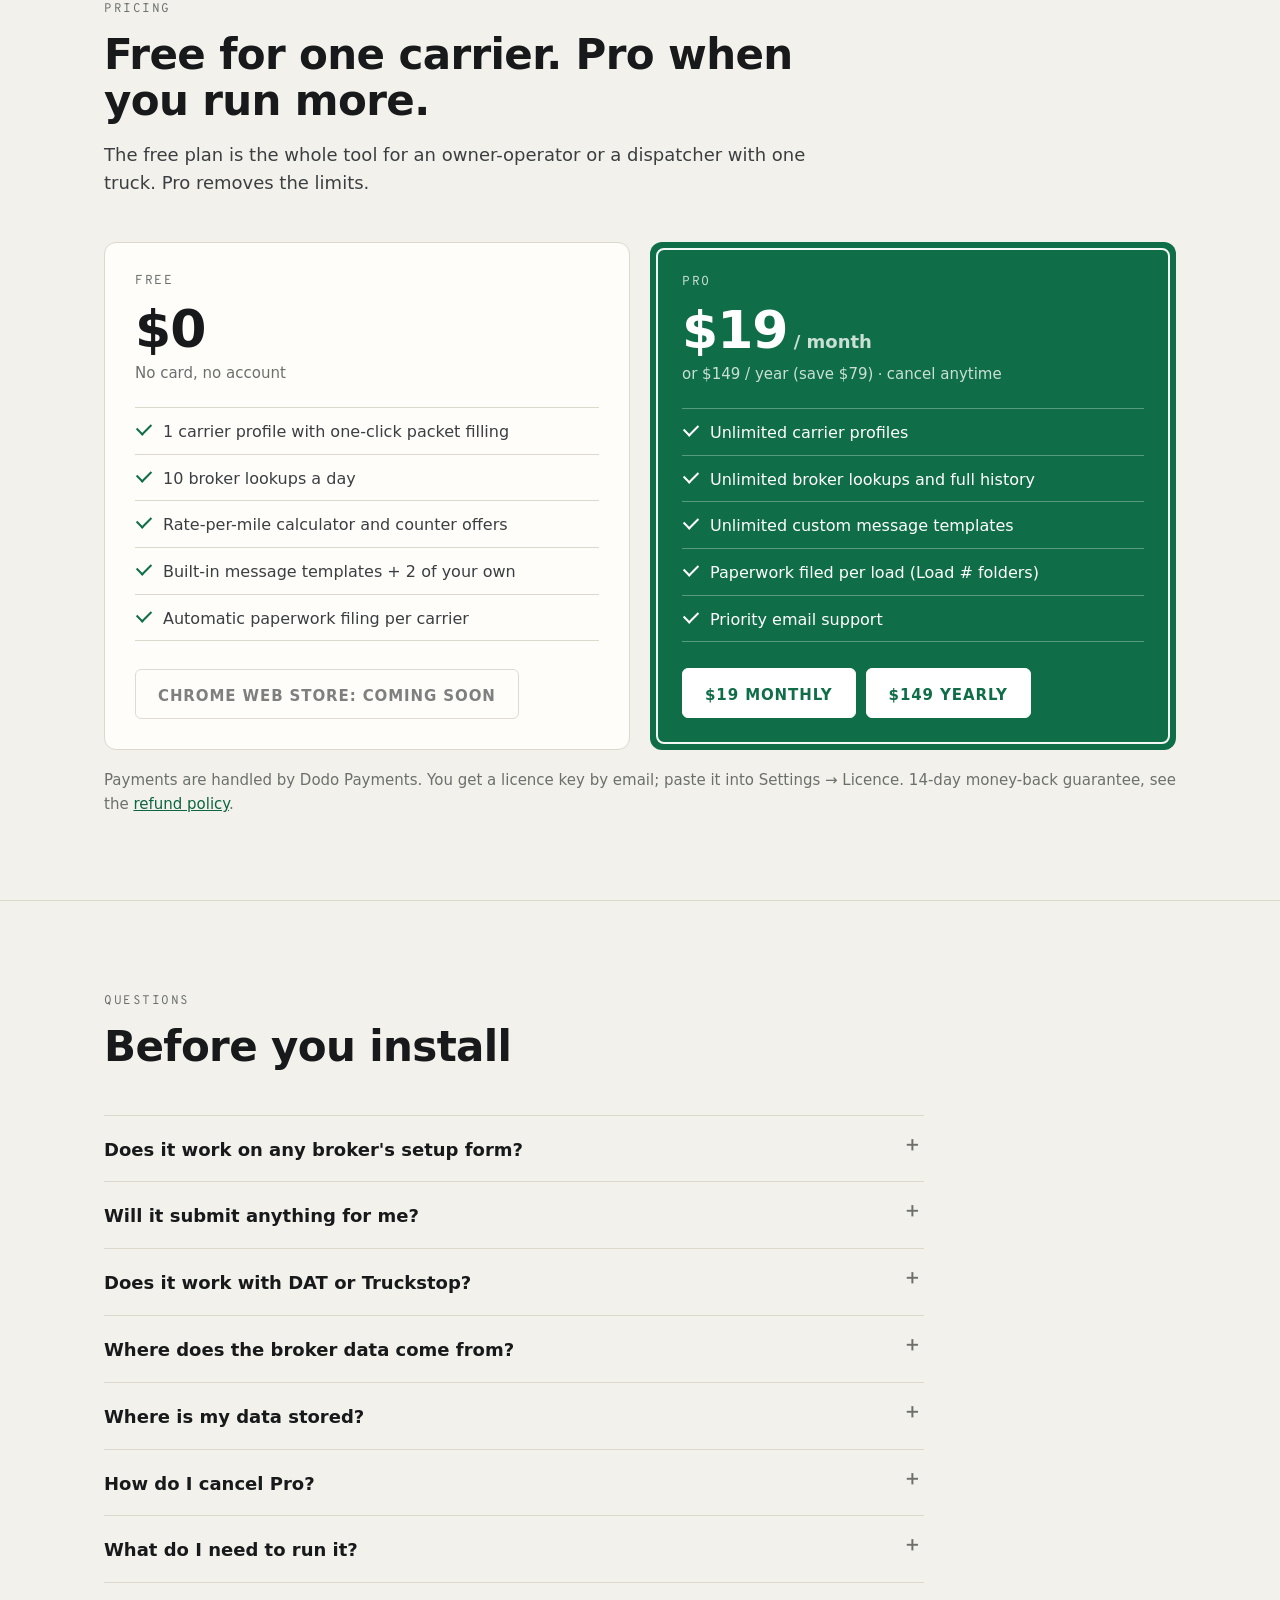
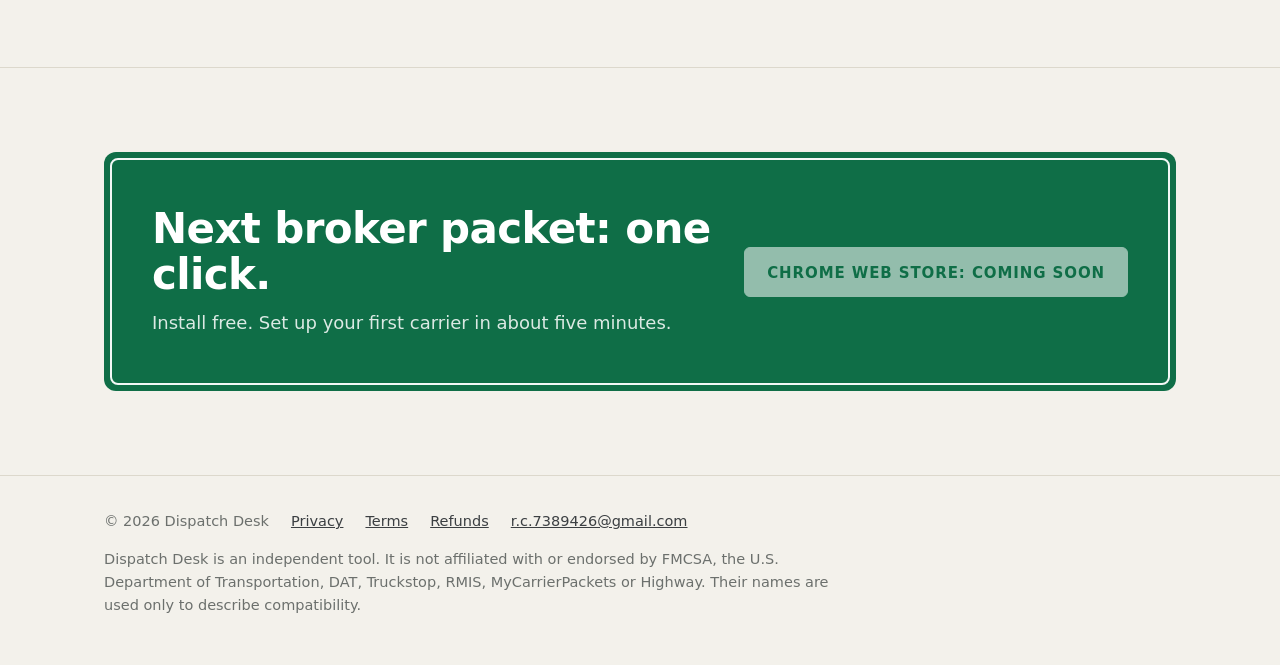
==== commit 3975fd20: "Add Dodo checkout links for Pro monthly and yearly Co-Authored-By: Claude Opus 5.5 <noreply@anthropi" ====
--- a/index.html
+++ b/index.html
@@ -148,8 +148,8 @@
           <li>Priority email support</li>
         </ul>
         <div class="buttons">
-          <a class="btn white js-buy" data-plan="monthly" href="#pricing">Monthly</a>
-          <a class="btn white js-buy" data-plan="yearly" href="#pricing">Yearly</a>
+          <a class="btn white js-buy" data-plan="monthly" href="#pricing">$19 monthly</a>
+          <a class="btn white js-buy" data-plan="yearly" href="#pricing">$149 yearly</a>
         </div>
       </div></div>
     </div>
@@ -195,7 +195,10 @@
 <script>
   // Fill these in when they exist. Until then the buttons say so instead of linking nowhere.
   const STORE_URL = '';                       // Chrome Web Store listing, after approval
-  const CHECKOUT = { monthly: '', yearly: '' }; // Dodo Payments checkout links
+  const CHECKOUT = {                            // Dodo Payments checkout links
+    monthly: 'https://checkout.dodopayments.com/buy/pdt_0Npx2VlVy5XBJz7CnRs7U?quantity=1&redirect_url=https%3A%2F%2Frishabhchulet.github.io%2Fdispatch-desk%2Fthanks.html',
+    yearly: 'https://checkout.dodopayments.com/buy/pdt_0Npx2naRLS2SPMy2QRRrv?quantity=1&redirect_url=https%3A%2F%2Frishabhchulet.github.io%2Fdispatch-desk%2Fthanks.html'
+  };
   for (const a of document.querySelectorAll('.js-store')) {
     if (STORE_URL) a.href = STORE_URL;
     else { a.textContent = a.classList.contains('sm') ? 'Coming soon' : 'Chrome Web Store: coming soon'; a.setAttribute('aria-disabled', 'true'); }
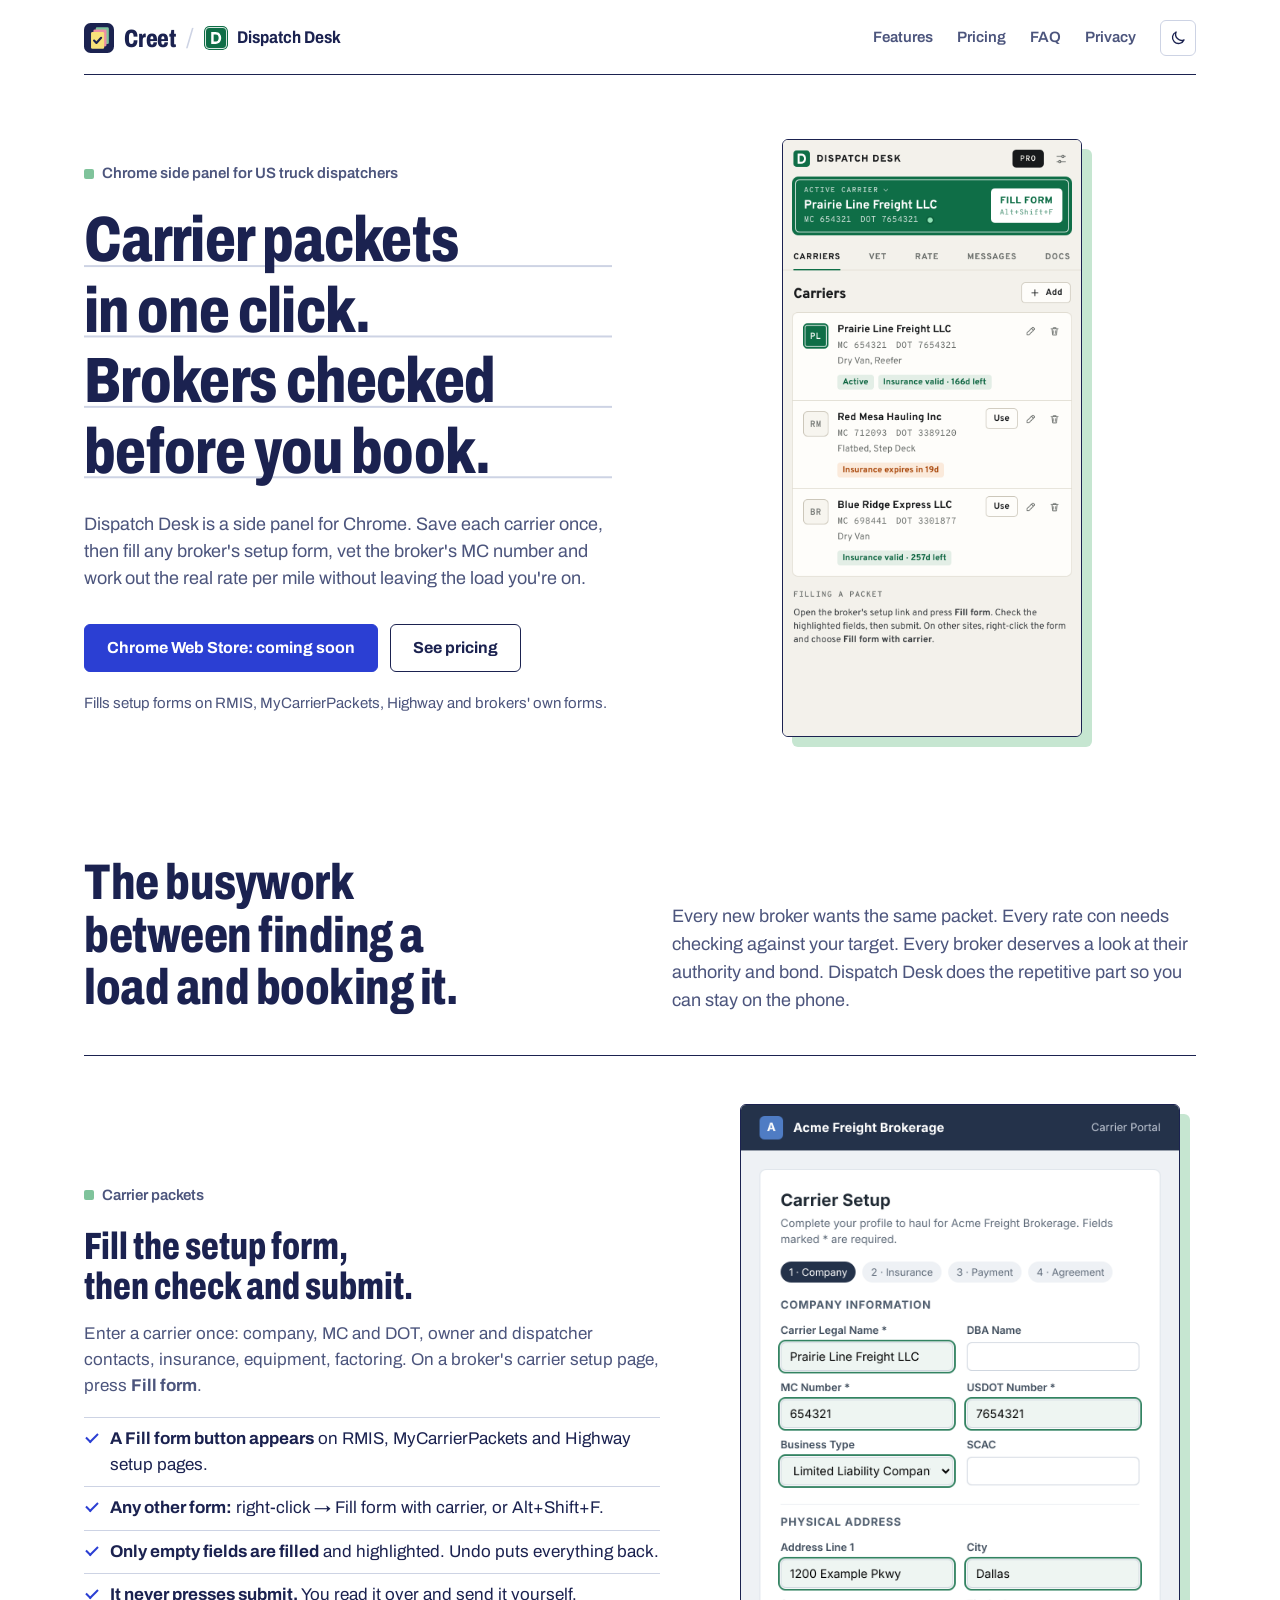
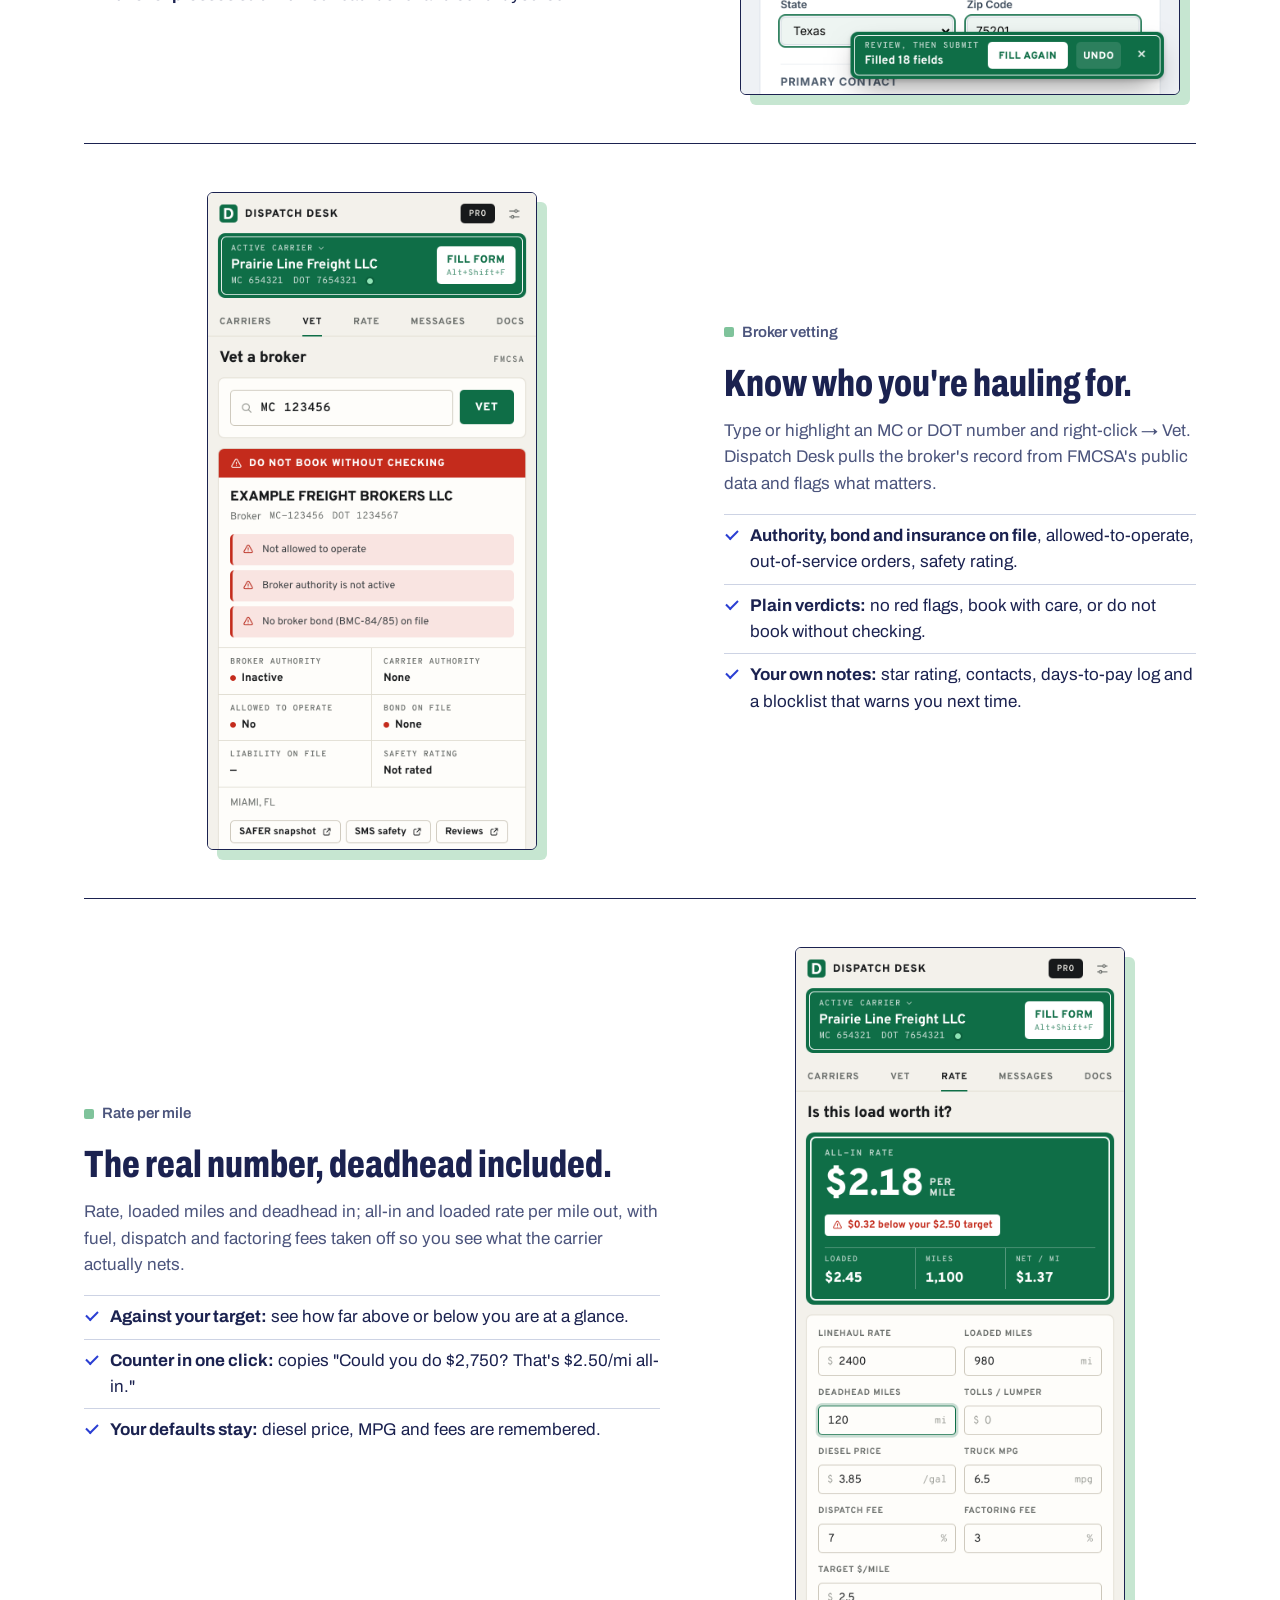
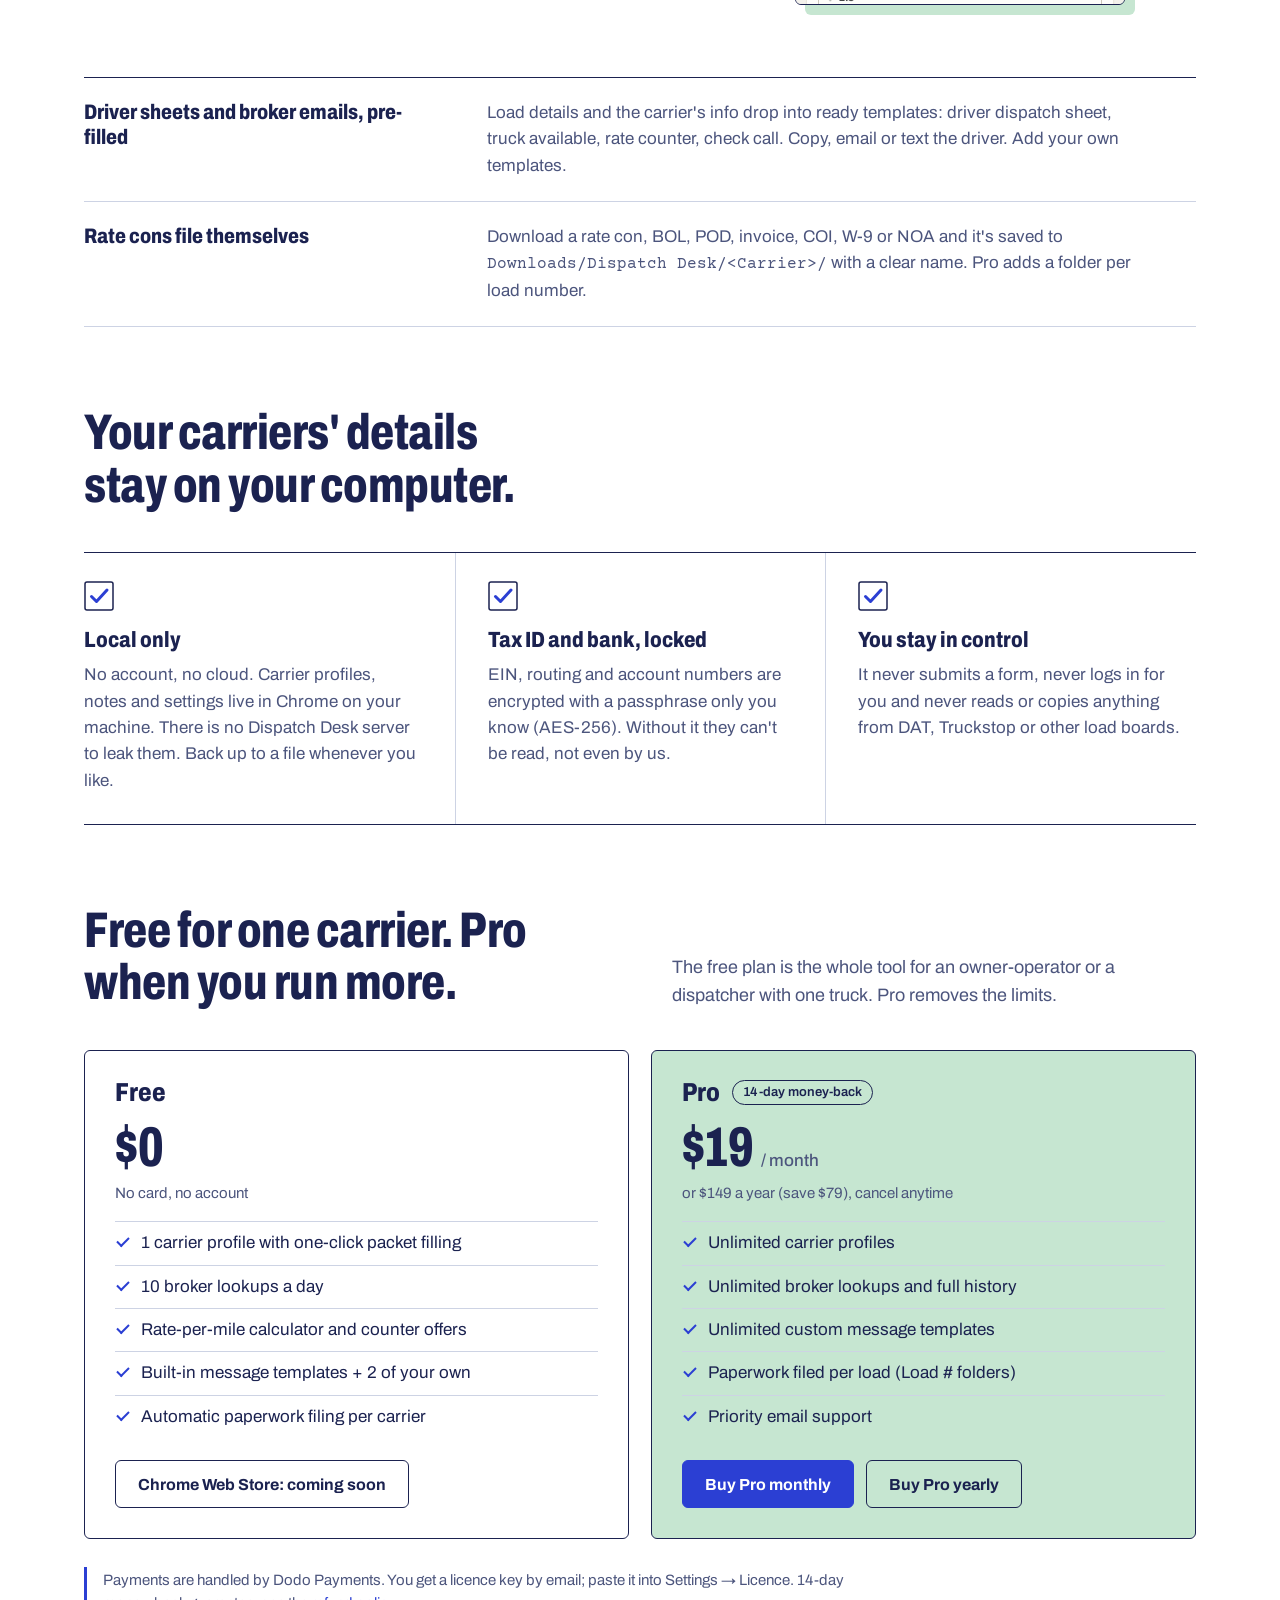
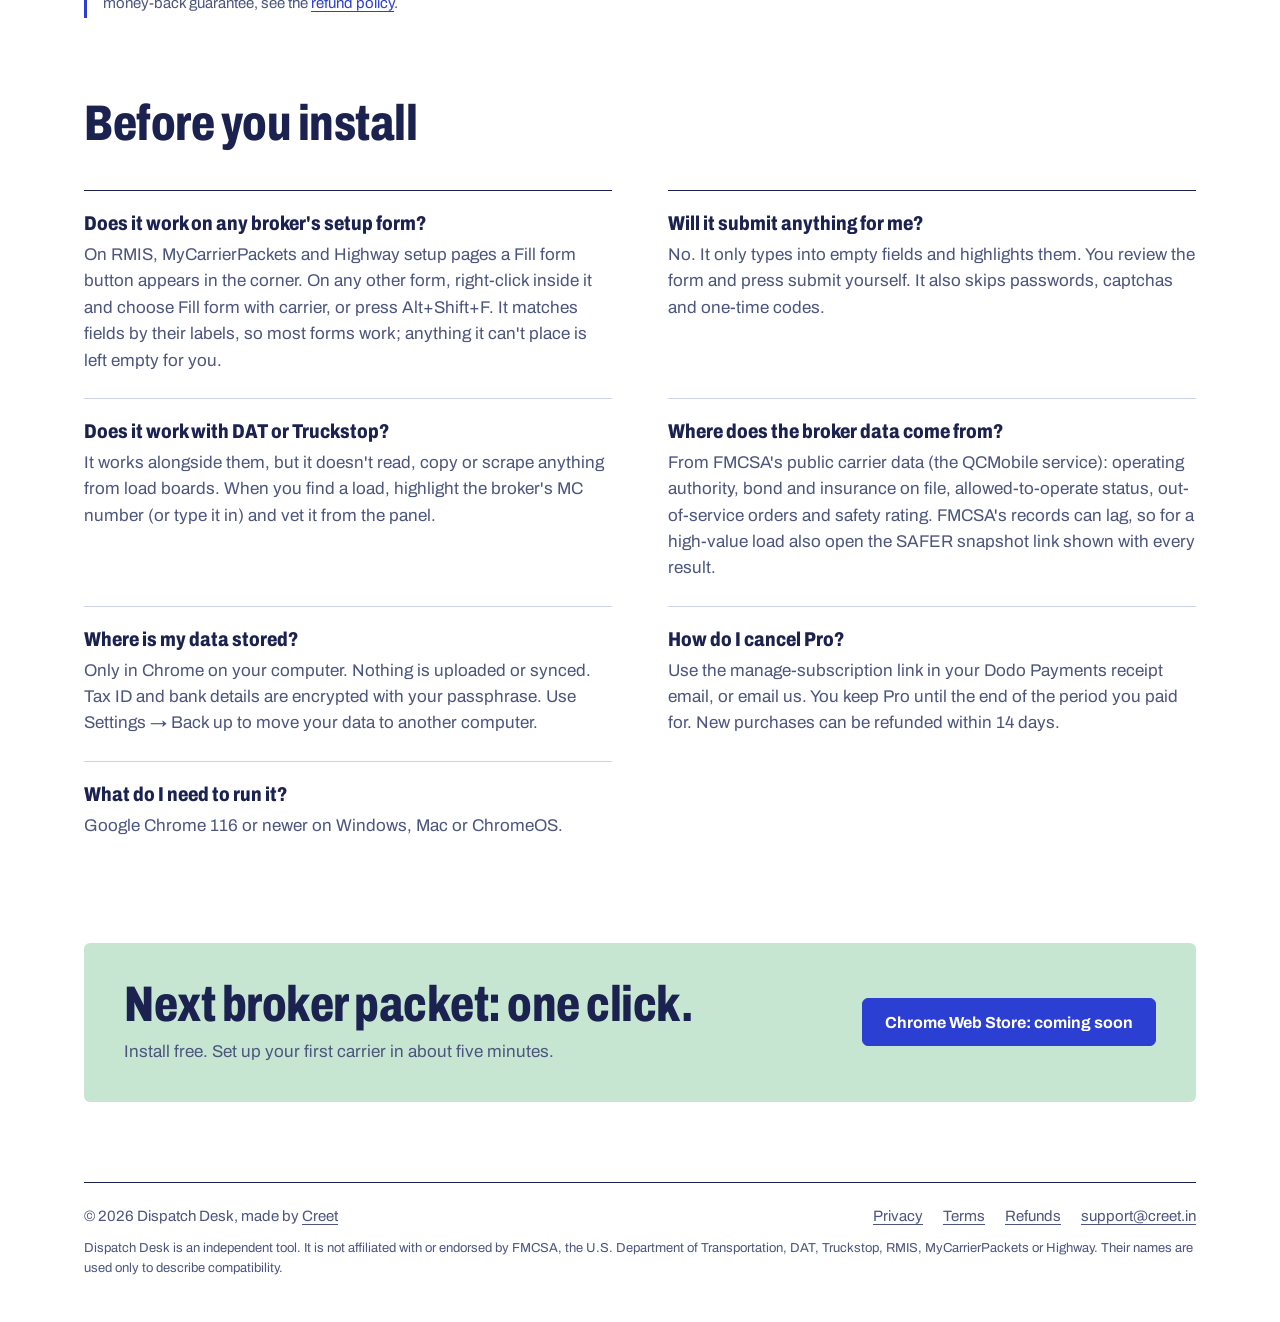
==== commit 38d3aa33: "Redesign to match creet.in, light/dark switch, local prices Same carbon-copy design as creet.in and " ====
--- a/index.html
+++ b/index.html
@@ -3,192 +3,213 @@
 <head>
 <meta charset="utf-8">
 <meta name="viewport" content="width=device-width,initial-scale=1">
+<script>try{var t=localStorage.getItem('creet-theme');if(t==='light'||t==='dark')document.documentElement.setAttribute('data-theme',t)}catch(e){}</script>
 <title>Dispatch Desk – carrier packets, broker vetting and rate per mile for truck dispatchers</title>
 <meta name="description" content="A Chrome side panel for truck dispatchers: fill broker carrier packets in one click, vet brokers with FMCSA data, work out rate per mile with deadhead, and file rate cons automatically.">
+<meta property="og:type" content="website">
+<meta property="og:url" content="https://creet.in/dispatch-desk/">
 <meta property="og:title" content="Dispatch Desk – the dispatcher's side panel for Chrome">
 <meta property="og:description" content="Fill carrier packets in one click. Check brokers before you book. Know your real rate per mile.">
-<meta property="og:image" content="https://rishabhchulet.github.io/dispatch-desk/img/og.png">
-<meta name="theme-color" content="#0F6E47">
+<meta property="og:image" content="https://creet.in/dispatch-desk/img/og.png">
+<meta name="theme-color" content="#ffffff" media="(prefers-color-scheme: light)">
+<meta name="theme-color" content="#141832" media="(prefers-color-scheme: dark)">
 <link rel="icon" href="icon.png">
-<link rel="preload" href="fonts/Overpass-800.woff2" as="font" type="font/woff2" crossorigin>
+<link rel="preconnect" href="https://fonts.googleapis.com">
+<link rel="preconnect" href="https://fonts.gstatic.com" crossorigin>
+<link rel="stylesheet" href="https://fonts.googleapis.com/css2?family=Archivo:wdth,wght@62..125,400..800&family=Courier+Prime&display=swap">
 <link rel="stylesheet" href="styles.css">
 </head>
 <body>
-<div class="wrap">
-  <header class="nav">
-    <a class="brand" href="./"><img src="img/logo.svg" alt=""><span>Dispatch Desk</span></a>
-    <nav><a href="#features">Features</a><a href="#pricing">Pricing</a><a href="#faq">FAQ</a><a class="btn primary sm keep js-store" href="#pricing">Add to Chrome</a></nav>
-  </header>
-
-  <div class="hero">
+<a class="skip" href="#main">Skip to content</a>
+
+<header class="wrap">
+  <div class="head-row">
+    <div class="brand">
+      <a class="mark" href="https://creet.in/"><img src="creet.svg" alt="" width="30" height="30">Creet</a>
+      <span class="sep" aria-hidden="true">/</span>
+      <a class="product" href="./"><img src="img/logo.svg" alt="" width="24" height="24">Dispatch Desk</a>
+    </div>
+    <nav class="site-nav" aria-label="Main">
+      <a href="#features">Features</a>
+      <a href="#pricing">Pricing</a>
+      <a href="#faq">FAQ</a>
+      <a href="privacy.html">Privacy</a>
+      <button class="theme-toggle" type="button" aria-label="Switch colour theme"><svg class="i-moon" viewBox="0 0 24 24" aria-hidden="true"><path d="M20 14.5A8 8 0 0 1 9.5 4a8 8 0 1 0 10.5 10.5z" fill="none" stroke="currentColor" stroke-width="1.8" stroke-linejoin="round"/></svg><svg class="i-sun" viewBox="0 0 24 24" aria-hidden="true"><circle cx="12" cy="12" r="4" fill="none" stroke="currentColor" stroke-width="1.8"/><path d="M12 2.5V5M12 19v2.5M2.5 12H5M19 12h2.5M5.3 5.3l1.8 1.8M16.9 16.9l1.8 1.8M5.3 18.7l1.8-1.8M16.9 7.1l1.8-1.8" stroke="currentColor" stroke-width="1.8" stroke-linecap="round"/></svg></button>
+    </nav>
+  </div>
+</header>
+
+<main id="main">
+  <section class="product-hero wrap">
     <div>
-      <span class="plaque"><span>For truck dispatchers</span></span>
-      <h1>Carrier packets in one click. Brokers checked before you book.</h1>
-      <p class="lede">Dispatch Desk is a side panel for Chrome. Save each carrier once, then fill any broker's setup form, vet the broker's MC number and work out the real rate per mile without leaving the load you're on.</p>
-      <div class="ctas">
-        <a class="btn primary js-store" href="#pricing">Add to Chrome – free</a>
+      <p class="kind"><span class="sw sw-green"></span>Chrome side panel for US truck dispatchers</p>
+      <h1 class="ruled">Carrier packets in one click. Brokers checked before you book.</h1>
+      <p class="lead">Dispatch Desk is a side panel for Chrome. Save each carrier once, then fill any broker's setup form, vet the broker's MC number and work out the real rate per mile without leaving the load you're on.</p>
+      <p class="actions">
+        <a class="btn btn-primary js-store" href="#pricing">Add to Chrome – free</a>
         <a class="btn" href="#pricing">See pricing</a>
-      </div>
-      <p class="works"><b>Fills setup forms on</b><span>RMIS · MyCarrierPackets · Highway · brokers' own forms</span></p>
-    </div>
-    <img class="shot" src="img/panel-carriers.png" width="400" height="800" alt="Dispatch Desk side panel showing the active carrier and a Fill form button">
-  </div>
-</div>
-
-<section id="features">
-  <div class="wrap">
-    <div class="section-hd">
-      <span class="eyebrow">What it does</span>
+      </p>
+      <p class="works">Fills setup forms on RMIS, MyCarrierPackets, Highway and brokers' own forms.</p>
+    </div>
+    <figure class="shot shot-panel">
+      <img src="img/panel-carriers.png" width="400" height="800" alt="Dispatch Desk side panel showing the active carrier, Prairie Line Freight LLC, and a Fill form button">
+    </figure>
+  </section>
+
+  <section id="features" class="section wrap">
+    <div class="section-head">
       <h2>The busywork between finding a load and booking it.</h2>
       <p>Every new broker wants the same packet. Every rate con needs checking against your target. Every broker deserves a look at their authority and bond. Dispatch Desk does the repetitive part so you can stay on the phone.</p>
     </div>
 
     <div class="feature">
-      <div class="copy">
-        <span class="num">01 · Carrier packets</span>
+      <div>
+        <p class="kind"><span class="sw sw-green"></span>Carrier packets</p>
         <h3>Fill the setup form, then check and submit.</h3>
         <p>Enter a carrier once: company, MC and DOT, owner and dispatcher contacts, insurance, equipment, factoring. On a broker's carrier setup page, press <b>Fill form</b>.</p>
-        <ul>
+        <ul class="feat">
           <li><b>A Fill form button appears</b> on RMIS, MyCarrierPackets and Highway setup pages.</li>
           <li><b>Any other form:</b> right-click → Fill form with carrier, or Alt+Shift+F.</li>
           <li><b>Only empty fields are filled</b> and highlighted. Undo puts everything back.</li>
           <li><b>It never presses submit.</b> You read it over and send it yourself.</li>
         </ul>
       </div>
-      <img class="shot" src="img/page-fill.png" width="420" height="560" alt="A carrier setup form with fields filled and highlighted, and the Fill form button">
+      <figure class="shot shot-page"><img src="img/page-fill.png" width="420" height="560" alt="A carrier setup form with fields filled and highlighted in green, and a Filled 18 fields bar with Fill again and Undo" loading="lazy"></figure>
     </div>
 
     <div class="feature flip">
-      <div class="copy">
-        <span class="num">02 · Broker vetting</span>
+      <div>
+        <p class="kind"><span class="sw sw-green"></span>Broker vetting</p>
         <h3>Know who you're hauling for.</h3>
         <p>Type or highlight an MC or DOT number and right-click → Vet. Dispatch Desk pulls the broker's record from FMCSA's public data and flags what matters.</p>
-        <ul>
+        <ul class="feat">
           <li><b>Authority, bond and insurance on file</b>, allowed-to-operate, out-of-service orders, safety rating.</li>
           <li><b>Plain verdicts:</b> no red flags, book with care, or do not book without checking.</li>
           <li><b>Your own notes:</b> star rating, contacts, days-to-pay log and a blocklist that warns you next time.</li>
         </ul>
       </div>
-      <img class="shot" src="img/panel-vet.png" width="400" height="800" alt="Broker vetting result with a red do-not-book verdict and the reasons">
+      <figure class="shot shot-panel"><img src="img/panel-vet.png" width="400" height="800" alt="Broker vetting result with a red do-not-book verdict and the reasons" loading="lazy"></figure>
     </div>
 
     <div class="feature">
-      <div class="copy">
-        <span class="num">03 · Rate per mile</span>
+      <div>
+        <p class="kind"><span class="sw sw-green"></span>Rate per mile</p>
         <h3>The real number, deadhead included.</h3>
         <p>Rate, loaded miles and deadhead in; all-in and loaded rate per mile out, with fuel, dispatch and factoring fees taken off so you see what the carrier actually nets.</p>
-        <ul>
+        <ul class="feat">
           <li><b>Against your target:</b> see how far above or below you are at a glance.</li>
           <li><b>Counter in one click:</b> copies "Could you do $2,750? That's $2.50/mi all-in."</li>
           <li><b>Your defaults stay:</b> diesel price, MPG and fees are remembered.</li>
         </ul>
       </div>
-      <img class="shot" src="img/panel-rate.png" width="400" height="800" alt="Rate calculator showing $2.18 per mile all-in, below a $2.50 target">
-    </div>
-
-    <div class="minis">
-      <div class="mini">
-        <span class="num">04 · Messages</span>
-        <h3>Driver sheets and broker emails, pre-filled.</h3>
-        <p>Load details and the carrier's info drop into ready templates: driver dispatch sheet, truck available, rate counter, check call. Copy, email or text the driver. Add your own templates.</p>
-      </div>
-      <div class="mini">
-        <span class="num">05 · Paperwork</span>
-        <h3>Rate cons file themselves.</h3>
-        <p>Download a rate con, BOL, POD, invoice, COI, W-9 or NOA and it's saved to <code>Downloads/Dispatch Desk/&lt;Carrier&gt;/</code> with a clear name. Pro adds a folder per load number.</p>
-      </div>
-    </div>
-  </div>
-</section>
-
-<section>
-  <div class="wrap">
-    <div class="section-hd">
-      <span class="eyebrow">How it's built</span>
+      <figure class="shot shot-panel"><img src="img/panel-rate.png" width="400" height="800" alt="Rate calculator showing $2.18 per mile all-in, below a $2.50 target" loading="lazy"></figure>
+    </div>
+
+    <dl class="spec">
+      <div><dt>Driver sheets and broker emails, pre-filled</dt><dd>Load details and the carrier's info drop into ready templates: driver dispatch sheet, truck available, rate counter, check call. Copy, email or text the driver. Add your own templates.</dd></div>
+      <div><dt>Rate cons file themselves</dt><dd>Download a rate con, BOL, POD, invoice, COI, W-9 or NOA and it's saved to <code>Downloads/Dispatch Desk/&lt;Carrier&gt;/</code> with a clear name. Pro adds a folder per load number.</dd></div>
+    </dl>
+  </section>
+
+  <section class="section wrap">
+    <div class="section-head">
       <h2>Your carriers' details stay on your computer.</h2>
     </div>
-    <div class="rules">
-      <div class="rule"><span class="tag">Local only</span><h3>No account, no cloud.</h3><p>Carrier profiles, notes and settings live in Chrome on your machine. There is no Dispatch Desk server to leak them. Back up to a file whenever you like.</p></div>
-      <div class="rule"><span class="tag">Encrypted</span><h3>Tax ID and bank, locked.</h3><p>EIN, routing and account numbers are encrypted with a passphrase only you know (AES-256). Without it they can't be read, not even by us.</p></div>
-      <div class="rule"><span class="tag">Hands off</span><h3>You stay in control.</h3><p>It never submits a form, never logs in for you and never reads or copies anything from DAT, Truckstop or other load boards.</p></div>
-    </div>
-  </div>
-</section>
-
-<section id="pricing">
-  <div class="wrap">
-    <div class="section-hd">
-      <span class="eyebrow">Pricing</span>
+    <ul class="checks">
+      <li>
+        <svg class="tick" viewBox="0 0 30 30" aria-hidden="true"><rect x="1" y="1" width="28" height="28" rx="2" fill="none" stroke="currentColor" stroke-width="1.5"/><path d="M7.5 15.5l5 5L23 9" fill="none" stroke-width="3" stroke-linecap="round" stroke-linejoin="round"/></svg>
+        <h3>Local only</h3>
+        <p>No account, no cloud. Carrier profiles, notes and settings live in Chrome on your machine. There is no Dispatch Desk server to leak them. Back up to a file whenever you like.</p>
+      </li>
+      <li>
+        <svg class="tick" viewBox="0 0 30 30" aria-hidden="true"><rect x="1" y="1" width="28" height="28" rx="2" fill="none" stroke="currentColor" stroke-width="1.5"/><path d="M7.5 15.5l5 5L23 9" fill="none" stroke-width="3" stroke-linecap="round" stroke-linejoin="round"/></svg>
+        <h3>Tax ID and bank, locked</h3>
+        <p>EIN, routing and account numbers are encrypted with a passphrase only you know (AES-256). Without it they can't be read, not even by us.</p>
+      </li>
+      <li>
+        <svg class="tick" viewBox="0 0 30 30" aria-hidden="true"><rect x="1" y="1" width="28" height="28" rx="2" fill="none" stroke="currentColor" stroke-width="1.5"/><path d="M7.5 15.5l5 5L23 9" fill="none" stroke-width="3" stroke-linecap="round" stroke-linejoin="round"/></svg>
+        <h3>You stay in control</h3>
+        <p>It never submits a form, never logs in for you and never reads or copies anything from DAT, Truckstop or other load boards.</p>
+      </li>
+    </ul>
+  </section>
+
+  <section id="pricing" class="section wrap">
+    <div class="section-head">
       <h2>Free for one carrier. Pro when you run more.</h2>
       <p>The free plan is the whole tool for an owner-operator or a dispatcher with one truck. Pro removes the limits.</p>
     </div>
     <div class="plans">
       <div class="plan">
-        <span class="name">Free</span>
-        <div class="price">$0</div>
-        <span class="alt">No card, no account</span>
-        <ul>
+        <h3>Free</h3>
+        <p class="price"><span data-price data-usd="0">$0</span></p>
+        <p class="plan-alt">No card, no account</p>
+        <ul class="feat">
           <li>1 carrier profile with one-click packet filling</li>
           <li>10 broker lookups a day</li>
           <li>Rate-per-mile calculator and counter offers</li>
           <li>Built-in message templates + 2 of your own</li>
           <li>Automatic paperwork filing per carrier</li>
         </ul>
-        <div class="buttons"><a class="btn js-store" href="#pricing">Add to Chrome</a></div>
-      </div>
-      <div class="plan pro"><div class="in">
-        <span class="name">Pro</span>
-        <div class="price">$19<small> / month</small></div>
-        <span class="alt">or $149 / year (save $79) · cancel anytime</span>
-        <ul>
+        <a class="btn js-store" href="#pricing">Add to Chrome</a>
+      </div>
+      <div class="plan plan-pro">
+        <h3>Pro <span class="pill">14-day money-back</span></h3>
+        <p class="price"><span data-price data-usd="19">$19</span> <small>/ month</small></p>
+        <p class="plan-alt">or <span data-price data-usd="149">$149</span> a year (save <span data-price data-usd="79">$79</span>), cancel anytime</p>
+        <ul class="feat">
           <li>Unlimited carrier profiles</li>
           <li>Unlimited broker lookups and full history</li>
           <li>Unlimited custom message templates</li>
           <li>Paperwork filed per load (Load # folders)</li>
           <li>Priority email support</li>
         </ul>
-        <div class="buttons">
-          <a class="btn white js-buy" data-plan="monthly" href="#pricing">$19 monthly</a>
-          <a class="btn white js-buy" data-plan="yearly" href="#pricing">$149 yearly</a>
-        </div>
-      </div></div>
+        <p class="actions">
+          <a class="btn btn-primary js-buy" data-plan="monthly" href="#pricing">Buy Pro monthly</a>
+          <a class="btn js-buy" data-plan="yearly" href="#pricing">Buy Pro yearly</a>
+        </p>
+      </div>
     </div>
     <p class="note">Payments are handled by Dodo Payments. You get a licence key by email; paste it into Settings → Licence. 14-day money-back guarantee, see the <a href="refunds.html">refund policy</a>.</p>
-  </div>
-</section>
-
-<section id="faq">
-  <div class="wrap">
-    <div class="section-hd"><span class="eyebrow">Questions</span><h2>Before you install</h2></div>
+    <p class="note" data-price-note hidden></p>
+  </section>
+
+  <section id="faq" class="section wrap">
+    <div class="section-head">
+      <h2>Before you install</h2>
+    </div>
     <div class="faq">
-      <details><summary>Does it work on any broker's setup form?</summary><p>On RMIS, MyCarrierPackets and Highway setup pages a Fill form button appears in the corner. On any other form, right-click inside it and choose Fill form with carrier, or press Alt+Shift+F. It matches fields by their labels, so most forms work; anything it can't place is left empty for you.</p></details>
-      <details><summary>Will it submit anything for me?</summary><p>No. It only types into empty fields and highlights them. You review the form and press submit yourself. It also skips passwords, captchas and one-time codes.</p></details>
-      <details><summary>Does it work with DAT or Truckstop?</summary><p>It works alongside them, but it doesn't read, copy or scrape anything from load boards. When you find a load, highlight the broker's MC number (or type it in) and vet it from the panel.</p></details>
-      <details><summary>Where does the broker data come from?</summary><p>From FMCSA's public carrier data (the QCMobile service): operating authority, bond and insurance on file, allowed-to-operate status, out-of-service orders and safety rating. FMCSA's records can lag, so for a high-value load also open the SAFER snapshot link shown with every result.</p></details>
-      <details><summary>Where is my data stored?</summary><p>Only in Chrome on your computer. Nothing is uploaded or synced. Tax ID and bank details are encrypted with your passphrase. Use Settings → Back up to move your data to another computer.</p></details>
-      <details><summary>How do I cancel Pro?</summary><p>Use the manage-subscription link in your Dodo Payments receipt email, or email us. You keep Pro until the end of the period you paid for. New purchases can be refunded within 14 days.</p></details>
-      <details><summary>What do I need to run it?</summary><p>Google Chrome 116 or newer on Windows, Mac or ChromeOS.</p></details>
-    </div>
-  </div>
-</section>
-
-<div class="closing">
-  <div class="wrap">
-    <div class="sign"><div class="in">
-      <div><h2>Next broker packet: one click.</h2><p>Install free. Set up your first carrier in about five minutes.</p></div>
-      <a class="btn white js-store" href="#pricing">Add to Chrome – free</a>
-    </div></div>
-  </div>
-</div>
-
-<footer>
-  <div class="wrap">
-    <div class="row">
-      <span>© 2026 Dispatch Desk</span>
-      <a href="privacy.html">Privacy</a><a href="terms.html">Terms</a><a href="refunds.html">Refunds</a>
-      <a href="mailto:r.c.7389426@gmail.com">r.c.7389426@gmail.com</a>
-    </div>
-    <p class="disclaimer">Dispatch Desk is an independent tool. It is not affiliated with or endorsed by FMCSA, the U.S. Department of Transportation, DAT, Truckstop, RMIS, MyCarrierPackets or Highway. Their names are used only to describe compatibility.</p>
+      <div class="qa"><h3>Does it work on any broker's setup form?</h3><p>On RMIS, MyCarrierPackets and Highway setup pages a Fill form button appears in the corner. On any other form, right-click inside it and choose Fill form with carrier, or press Alt+Shift+F. It matches fields by their labels, so most forms work; anything it can't place is left empty for you.</p></div>
+      <div class="qa"><h3>Will it submit anything for me?</h3><p>No. It only types into empty fields and highlights them. You review the form and press submit yourself. It also skips passwords, captchas and one-time codes.</p></div>
+      <div class="qa"><h3>Does it work with DAT or Truckstop?</h3><p>It works alongside them, but it doesn't read, copy or scrape anything from load boards. When you find a load, highlight the broker's MC number (or type it in) and vet it from the panel.</p></div>
+      <div class="qa"><h3>Where does the broker data come from?</h3><p>From FMCSA's public carrier data (the QCMobile service): operating authority, bond and insurance on file, allowed-to-operate status, out-of-service orders and safety rating. FMCSA's records can lag, so for a high-value load also open the SAFER snapshot link shown with every result.</p></div>
+      <div class="qa"><h3>Where is my data stored?</h3><p>Only in Chrome on your computer. Nothing is uploaded or synced. Tax ID and bank details are encrypted with your passphrase. Use Settings → Back up to move your data to another computer.</p></div>
+      <div class="qa"><h3>How do I cancel Pro?</h3><p>Use the manage-subscription link in your Dodo Payments receipt email, or email us. You keep Pro until the end of the period you paid for. New purchases can be refunded within 14 days.</p></div>
+      <div class="qa"><h3>What do I need to run it?</h3><p>Google Chrome 116 or newer on Windows, Mac or ChromeOS.</p></div>
+    </div>
+  </section>
+
+  <section class="section wrap">
+    <div class="closing">
+      <div>
+        <h2>Next broker packet: one click.</h2>
+        <p>Install free. Set up your first carrier in about five minutes.</p>
+      </div>
+      <a class="btn btn-primary js-store" href="#pricing">Add to Chrome – free</a>
+    </div>
+  </section>
+</main>
+
+<footer class="wrap">
+  <div class="foot-row">
+    <p>© 2026 Dispatch Desk, made by <a href="https://creet.in/">Creet</a></p>
+    <nav aria-label="Legal">
+      <a href="privacy.html">Privacy</a>
+      <a href="terms.html">Terms</a>
+      <a href="refunds.html">Refunds</a>
+      <a href="mailto:support@creet.in">support@creet.in</a>
+    </nav>
+    <p class="fine">Dispatch Desk is an independent tool. It is not affiliated with or endorsed by FMCSA, the U.S. Department of Transportation, DAT, Truckstop, RMIS, MyCarrierPackets or Highway. Their names are used only to describe compatibility.</p>
   </div>
 </footer>
 
@@ -196,18 +217,20 @@
   // Fill these in when they exist. Until then the buttons say so instead of linking nowhere.
   const STORE_URL = '';                       // Chrome Web Store listing, after approval
   const CHECKOUT = {                            // Dodo Payments checkout links
-    monthly: 'https://checkout.dodopayments.com/buy/pdt_0Npx2VlVy5XBJz7CnRs7U?quantity=1&redirect_url=https%3A%2F%2Frishabhchulet.github.io%2Fdispatch-desk%2Fthanks.html',
-    yearly: 'https://checkout.dodopayments.com/buy/pdt_0Npx2naRLS2SPMy2QRRrv?quantity=1&redirect_url=https%3A%2F%2Frishabhchulet.github.io%2Fdispatch-desk%2Fthanks.html'
+    monthly: 'https://checkout.dodopayments.com/buy/pdt_0Npx2VlVy5XBJz7CnRs7U?quantity=1&redirect_url=https%3A%2F%2Fcreet.in%2Fdispatch-desk%2Fthanks.html',
+    yearly: 'https://checkout.dodopayments.com/buy/pdt_0Npx2naRLS2SPMy2QRRrv?quantity=1&redirect_url=https%3A%2F%2Fcreet.in%2Fdispatch-desk%2Fthanks.html'
   };
   for (const a of document.querySelectorAll('.js-store')) {
     if (STORE_URL) a.href = STORE_URL;
-    else { a.textContent = a.classList.contains('sm') ? 'Coming soon' : 'Chrome Web Store: coming soon'; a.setAttribute('aria-disabled', 'true'); }
+    else { a.textContent = 'Chrome Web Store: coming soon'; a.setAttribute('aria-disabled', 'true'); }
   }
   for (const a of document.querySelectorAll('.js-buy')) {
     const url = CHECKOUT[a.dataset.plan];
-    if (url) a.href = url;
-    else { a.textContent = a.dataset.plan === 'monthly' ? 'Monthly · soon' : 'Yearly · soon'; a.setAttribute('aria-disabled', 'true'); }
+    if (url) { a.href = url; a.rel = 'noopener'; }
+    else { a.textContent = a.dataset.plan === 'monthly' ? 'Monthly: coming soon' : 'Yearly: coming soon'; a.setAttribute('aria-disabled', 'true'); }
   }
 </script>
+<script src="theme.js"></script>
+<script src="prices.js"></script>
 </body>
 </html>
--- a/styles.css
+++ b/styles.css
@@ -1,163 +1,360 @@
-/* Dispatch Desk site – same "Guide Sign" system as the extension. */
-@font-face { font-family: 'Overpass'; font-weight: 400; font-display: swap; src: url('fonts/Overpass-400.woff2') format('woff2'); }
-@font-face { font-family: 'Overpass'; font-weight: 700; font-display: swap; src: url('fonts/Overpass-700.woff2') format('woff2'); }
-@font-face { font-family: 'Overpass'; font-weight: 800; font-display: swap; src: url('fonts/Overpass-800.woff2') format('woff2'); }
-@font-face { font-family: 'Overpass Mono'; font-weight: 400; font-display: swap; src: url('fonts/OverpassMono-400.woff2') format('woff2'); }
-/* Overpass's middle dot sits off-centre; use the system's for that one character. */
-@font-face { font-family: 'Sep'; src: local('Segoe UI'), local('Helvetica Neue'), local('Arial'), local('Liberation Sans'); unicode-range: U+00B7; }
-
-:root {
-  --sign: #0F6E47; --sign-deep: #0B5A3A; --zone: #E8700F; --stop: #C42B1C;
-  --paper: #F3F1EB; --surface: #FEFDFA; --surface-2: #EBE8DF; --line: #DCD8CC; --line-strong: #C6C1B4;
-  --ink: #17191B; --ink-2: #3B3F42; --muted: #6C706D;
-  --green-text: #0D6541;
-  --font: 'Sep', 'Overpass', 'Segoe UI', system-ui, sans-serif;
-  --mono: 'Overpass Mono', ui-monospace, Consolas, monospace;
-  --wrap: 1120px;
-}
-* { box-sizing: border-box; }
-html { scroll-behavior: smooth; }
-body { margin: 0; font: 400 17px/1.6 var(--font); color: var(--ink); background: var(--paper); -webkit-font-smoothing: antialiased; }
-img { max-width: 100%; display: block; }
-a { color: var(--green-text); }
-.wrap { max-width: var(--wrap); margin: 0 auto; padding: 0 24px; }
-.eyebrow { font: 400 12.5px/1.2 var(--mono); letter-spacing: .12em; text-transform: uppercase; color: var(--muted); }
-h1, h2, h3 { margin: 0; letter-spacing: -.015em; line-height: 1.1; }
-h1 { font-weight: 800; font-size: clamp(38px, 5.4vw, 64px); }
-h2 { font-weight: 800; font-size: clamp(30px, 3.6vw, 42px); }
-h3 { font-weight: 800; font-size: 21px; letter-spacing: -.008em; }
-p { margin: 0; }
-
-/* nav */
-.nav { display: flex; align-items: center; gap: 24px; padding: 20px 0; }
-.brand { display: flex; align-items: center; gap: 10px; color: var(--ink); text-decoration: none; font-weight: 800; font-size: 15px; letter-spacing: .09em; text-transform: uppercase; }
-.brand img { width: 30px; height: 30px; }
-.brand span { padding-top: 3px; }
-.nav nav { margin-left: auto; display: flex; gap: 22px; align-items: center; }
-.nav nav a { color: var(--ink-2); text-decoration: none; font-weight: 700; font-size: 14px; letter-spacing: .06em; text-transform: uppercase; padding-top: 2px; }
-.nav nav a:hover { color: var(--ink); }
-
-/* buttons */
-.btn { display: inline-flex; align-items: center; justify-content: center; gap: 8px; height: 50px; padding: 3px 22px 0; border-radius: 6px; font-weight: 800; font-size: 15px; letter-spacing: .06em; text-transform: uppercase; text-decoration: none; color: var(--ink); background: var(--surface); border: 1.5px solid var(--line-strong); cursor: pointer; white-space: nowrap; }
-.btn:hover { border-color: var(--ink-2); }
-.btn.primary { background: var(--sign); border-color: var(--sign); color: #fff; }
-.btn.primary:hover { background: var(--sign-deep); border-color: var(--sign-deep); }
-.btn.white { background: #fff; border-color: #fff; color: var(--sign); }
-.btn.white:hover { background: #EFF6F1; }
-.btn.sm { height: 40px; padding: 2px 16px 0; font-size: 13px; }
-.btn[aria-disabled="true"] { opacity: .55; pointer-events: none; }
-
-/* guide-sign primitives */
-.sign { background: var(--sign); color: #fff; border-radius: 12px; padding: 6px; }
-.sign > .in { border: 2.5px solid rgba(255, 255, 255, .95); border-radius: 8px; }
-.plaque { display: inline-flex; background: var(--sign); color: #fff; border-radius: 7px; padding: 3px; }
-.plaque > span { border: 1.5px solid #fff; border-radius: 5px; padding: 5px 10px 3px; font: 400 12px/1.2 var(--mono); letter-spacing: .12em; text-transform: uppercase; }
-
-/* hero */
-.hero { display: grid; grid-template-columns: minmax(0, 1.15fr) minmax(0, .85fr); gap: 56px; align-items: center; padding: 44px 0 80px; }
-.hero h1 { margin: 22px 0 22px; }
-.hero .lede { font-size: 20px; color: var(--ink-2); max-width: 560px; }
-.hero .ctas { display: flex; gap: 12px; flex-wrap: wrap; margin-top: 30px; }
-.hero .works { margin-top: 28px; }
-.hero .works b { display: block; font: 400 12.5px/1.2 var(--mono); letter-spacing: .1em; text-transform: uppercase; color: var(--muted); font-weight: 400; margin-bottom: 8px; }
-.hero .works span { font-weight: 700; color: var(--ink-2); }
-.shot { border-radius: 14px; box-shadow: 0 30px 60px -28px rgba(23, 25, 27, .45), 0 0 0 1px rgba(23, 25, 27, .08); background: var(--surface); }
-.hero .shot { max-width: 400px; margin-left: auto; }
-
-/* sections */
-section { padding: 84px 0; border-top: 1px solid var(--line); }
-.section-hd { max-width: 720px; margin-bottom: 44px; }
-.section-hd h2 { margin-top: 12px; }
-.section-hd p { margin-top: 16px; color: var(--ink-2); font-size: 18px; }
-
-.feature { display: grid; grid-template-columns: minmax(0, 1fr) minmax(0, 1fr); gap: 56px; align-items: center; }
-.feature + .feature { margin-top: 84px; }
-.feature.flip .copy { order: 2; }
-.feature .num, .mini .num { font: 400 12.5px var(--mono); letter-spacing: .12em; text-transform: uppercase; color: var(--green-text); }
-.feature h3 { font-size: 30px; margin: 10px 0 14px; letter-spacing: -.015em; }
-.feature p { color: var(--ink-2); }
-.feature ul { margin: 18px 0 0; padding: 0; list-style: none; border-top: 1px solid var(--line); }
-.feature li { padding: 11px 0 9px; border-bottom: 1px solid var(--line); color: var(--ink-2); font-size: 16px; }
-.feature li b { color: var(--ink); }
-.feature .shot { max-width: 420px; }
-.feature.flip .shot { margin-left: 0; }
-.feature:not(.flip) .shot { margin-left: auto; }
-
-.minis { display: grid; grid-template-columns: repeat(2, minmax(0, 1fr)); gap: 20px; margin-top: 84px; }
-.mini { background: var(--surface); border: 1px solid var(--line); border-radius: 10px; padding: 26px 26px 24px; }
-.mini h3 { margin: 10px 0 10px; }
-.mini p { color: var(--ink-2); font-size: 16px; }
-
-/* principles */
-.rules { display: grid; grid-template-columns: repeat(3, minmax(0, 1fr)); gap: 0; border: 1px solid var(--line); border-radius: 10px; background: var(--surface); overflow: hidden; }
-.rule { padding: 26px; }
-.rule + .rule { border-left: 1px solid var(--line); }
-.rule h3 { font-size: 19px; margin-bottom: 10px; }
-.rule p { color: var(--ink-2); font-size: 16px; }
-.rule .tag { display: inline-block; margin-bottom: 14px; padding: 4px 8px 2px; border-radius: 4px; font: 400 11.5px/1.3 var(--mono); letter-spacing: .1em; text-transform: uppercase; background: var(--surface-2); color: var(--ink-2); }
-
-/* pricing */
-.plans { display: grid; grid-template-columns: repeat(2, minmax(0, 1fr)); gap: 20px; align-items: stretch; }
-.plan { background: var(--surface); border: 1px solid var(--line); border-radius: 12px; padding: 30px; display: flex; flex-direction: column; }
-.plan .name { font: 400 13px var(--mono); letter-spacing: .12em; text-transform: uppercase; color: var(--muted); }
-.plan .price { font-weight: 800; font-size: 52px; letter-spacing: -.02em; line-height: 1; margin: 14px 0 6px; }
-.plan .price small { font-size: 18px; font-weight: 700; letter-spacing: 0; color: var(--muted); }
-.plan .alt { color: var(--muted); font-size: 15px; }
-.plan ul { list-style: none; padding: 0; margin: 22px 0 26px; border-top: 1px solid var(--line); flex: 1; }
-.plan li { padding: 11px 0 9px 28px; border-bottom: 1px solid var(--line); position: relative; font-size: 16px; color: var(--ink-2); }
-.plan li::before { content: ''; position: absolute; left: 2px; top: 15px; width: 12px; height: 7px; border-left: 2.5px solid var(--sign); border-bottom: 2.5px solid var(--sign); transform: rotate(-45deg); }
-.plan .buttons { display: flex; gap: 10px; flex-wrap: wrap; }
-.plan.pro { background: var(--sign); color: #fff; border: 0; padding: 6px; }
-.plan.pro > .in { border: 2.5px solid rgba(255, 255, 255, .95); border-radius: 8px; padding: 24px; height: 100%; display: flex; flex-direction: column; }
-.plan.pro .name, .plan.pro .alt, .plan.pro .price small { color: rgba(255, 255, 255, .78); }
-.plan.pro ul { border-color: rgba(255, 255, 255, .3); }
-.plan.pro li { color: #fff; border-color: rgba(255, 255, 255, .3); }
-.plan.pro li::before { border-color: #fff; }
-.note { margin-top: 18px; color: var(--muted); font-size: 15px; }
-
-/* faq */
-.faq { max-width: 820px; border-top: 1px solid var(--line); }
-.faq details { border-bottom: 1px solid var(--line); }
-.faq summary { list-style: none; cursor: pointer; padding: 20px 36px 17px 0; font-weight: 700; font-size: 18px; position: relative; }
-.faq summary::-webkit-details-marker { display: none; }
-.faq summary::after { content: '+'; position: absolute; right: 4px; top: 16px; font: 400 24px var(--mono); color: var(--muted); }
-.faq details[open] summary::after { content: '−'; }
-.faq details p { padding: 0 0 22px; color: var(--ink-2); max-width: 720px; }
-
-/* closing sign */
-.closing { padding: 84px 0; border-top: 1px solid var(--line); }
-.closing .sign > .in { padding: 46px 40px; display: grid; grid-template-columns: 1fr auto; gap: 28px; align-items: center; }
-.closing h2 { color: #fff; }
-.closing p { margin-top: 10px; color: rgba(255, 255, 255, .85); font-size: 18px; }
-
-/* footer */
-footer { border-top: 1px solid var(--line); padding: 34px 0 48px; color: var(--muted); font-size: 14.5px; }
-footer .row { display: flex; gap: 22px; flex-wrap: wrap; align-items: center; }
-footer a { color: var(--ink-2); }
-footer .disclaimer { margin-top: 14px; max-width: 760px; }
-
-/* legal pages */
-.legal { max-width: 760px; padding-bottom: 40px; }
-.legal h1 { font-size: 44px; margin: 30px 0 8px; }
-.legal h2 { font-size: 22px; margin: 36px 0 10px; letter-spacing: -.008em; }
-.legal p, .legal li { color: var(--ink-2); }
-.legal ul { padding-left: 20px; }
-.legal li + li { margin-top: 6px; }
-.legal .updated { font: 400 13px var(--mono); letter-spacing: .08em; text-transform: uppercase; color: var(--muted); }
-.steps { list-style: none; padding: 0; margin: 28px 0 0; border-top: 1px solid var(--line); }
-.steps li { display: grid; grid-template-columns: 52px 1fr; padding: 16px 0 14px; border-bottom: 1px solid var(--line); }
-.steps li i { font: 400 14px/1.6 var(--mono); font-style: normal; color: var(--green-text); }
-
-@media (max-width: 860px) {
-  body { font-size: 16px; }
-  .nav nav a:not(.keep) { display: none; }
-  .hero, .feature { grid-template-columns: 1fr; gap: 36px; }
-  .hero { padding-top: 20px; }
-  .hero .shot, .feature .shot { margin: 0 auto !important; max-width: 360px; }
-  .feature.flip .copy { order: 0; }
-  .minis, .plans { grid-template-columns: 1fr; }
-  .rules { grid-template-columns: 1fr; }
-  .rule + .rule { border-left: 0; border-top: 1px solid var(--line); }
-  .closing .sign > .in { grid-template-columns: 1fr; padding: 32px 24px; }
-  section { padding: 60px 0; }
-}
+/* Dispatch Desk site styles, copied from creet.in (shared design) with Dispatch Desk additions at the end.
+   The look is a stack of carbon-copy forms: navy print, blue typed entries,
+   one carbon colour per tool (yellow GSTR-2B, pink ITR Desk, green Dispatch Desk). */
+
+:root{
+  --paper:#ffffff;
+  --sheet:#ffffff;
+  --ink:#1b2250;
+  --ink-soft:#4c557d;
+  --rule:#cdd3e4;
+  --blue:#2b3fd3;
+  --blue-press:#1f2fa8;
+  --on-blue:#ffffff;
+  --red:#c42e25;
+  /* sheet tones (backgrounds) and marks (small swatches) per tool */
+  --yellow:#f8e17a;--pink:#f7c4cf;--green:#c6e6d1;
+  --yellow-mark:#efc72c;--pink-mark:#ec8fa4;--green-mark:#7fc39b;
+  --copy-yellow:#f8e17a;--copy-pink:#f7c4cf;--copy-green:#c6e6d1;
+  --todo-bg:#fef3c7;--todo-text:#92400e;--todo-border:#d97706;
+  --font:"Archivo","Segoe UI",system-ui,-apple-system,Roboto,sans-serif;
+  --typed:"Courier Prime","Courier New",Courier,monospace;
+  --wrap:1160px;
+  --gutter:24px;
+  color-scheme:light;
+}
+/* Dark ("carbon paper") follows the system unless the visitor picked a theme (theme.js sets data-theme) */
+@media (prefers-color-scheme:dark){
+  :root:not([data-theme="light"]){
+    --paper:#141832;
+    --sheet:#1b2043;
+    --ink:#eceef8;
+    --ink-soft:#aeb4d4;
+    --rule:#343b68;
+    --blue:#a3adff;
+    --blue-press:#c7ccff;
+    --on-blue:#141832;
+    --red:#ff7b6c;
+    --yellow:#39331a;--pink:#3c2431;--green:#1c392b;
+    --copy-yellow:#6b5f22;--copy-pink:#6c3949;--copy-green:#2e5c45;
+    --todo-bg:#422006;--todo-text:#fcd34d;
+    color-scheme:dark;
+  }
+}
+:root[data-theme="dark"]{
+  --paper:#141832;
+  --sheet:#1b2043;
+  --ink:#eceef8;
+  --ink-soft:#aeb4d4;
+  --rule:#343b68;
+  --blue:#a3adff;
+  --blue-press:#c7ccff;
+  --on-blue:#141832;
+  --red:#ff7b6c;
+  --yellow:#39331a;--pink:#3c2431;--green:#1c392b;
+  --copy-yellow:#6b5f22;--copy-pink:#6c3949;--copy-green:#2e5c45;
+  --todo-bg:#422006;--todo-text:#fcd34d;
+  color-scheme:dark;
+}
+
+/* Base */
+*,*::before,*::after{box-sizing:border-box}
+html{-webkit-text-size-adjust:100%;scroll-padding-top:24px}
+body{margin:0;background:var(--paper);color:var(--ink);font:400 17px/1.55 var(--font);font-stretch:100%;-webkit-font-smoothing:antialiased;overflow-x:clip}
+img,svg{display:block;max-width:100%}
+a{color:var(--blue);text-decoration-thickness:1px;text-underline-offset:.18em}
+a:hover{text-decoration-thickness:2px}
+:focus-visible{outline:3px solid var(--blue);outline-offset:3px;border-radius:2px}
+h1,h2,h3{font-stretch:75%;font-weight:800;letter-spacing:-.01em;line-height:1.05;margin:0;text-wrap:balance}
+h2{font-size:clamp(32px,4.2vw,50px)}
+h3{font-size:22px;font-stretch:82%;letter-spacing:0}
+p{margin:0 0 1em}
+code{font-family:var(--typed);font-size:.92em;overflow-wrap:anywhere}
+.wrap{max-width:var(--wrap);margin:0 auto;padding:0 var(--gutter)}
+.skip{position:absolute;left:-9999px;top:8px;background:var(--blue);color:var(--on-blue);padding:8px 14px;border-radius:4px;z-index:10}
+.skip:focus{left:8px}
+.todo{display:inline-block;background:var(--todo-bg);color:var(--todo-text);border:1px dashed var(--todo-border);border-radius:4px;padding:0 6px;font-weight:700;font-size:.92em}
+
+/* Header */
+.head-row{display:flex;flex-wrap:wrap;align-items:center;justify-content:space-between;gap:12px 28px;padding:20px 0 18px;border-bottom:1.5px solid var(--ink)}
+.brand{display:flex;align-items:center;gap:10px;min-width:0}
+.mark{display:inline-flex;align-items:center;gap:10px;color:var(--ink);text-decoration:none;font-size:25px;font-stretch:72%;font-weight:800;letter-spacing:-.01em;line-height:1}
+.mark img{width:30px;height:30px}
+.brand .sep{color:var(--rule);font-size:26px;line-height:1;font-weight:300}
+.brand .product{display:inline-flex;align-items:center;gap:9px;color:var(--ink);text-decoration:none;font-weight:700;font-size:17px;font-stretch:88%}
+.brand .product img{width:24px;height:24px;border-radius:5px}
+.site-nav{display:flex;flex-wrap:wrap;gap:4px 24px}
+.site-nav a{color:var(--ink-soft);text-decoration:none;font-weight:600;font-size:15px;padding:4px 0}
+.site-nav a:hover,.site-nav a[aria-current]{color:var(--ink);text-decoration:underline}
+.site-nav{align-items:center}
+
+/* Light/dark switch (theme.js): shows the moon in light mode, the sun in dark mode */
+.theme-toggle{display:inline-flex;align-items:center;justify-content:center;width:36px;height:36px;padding:0;border:1.5px solid var(--rule);border-radius:6px;background:transparent;color:var(--ink);cursor:pointer}
+.theme-toggle:hover{border-color:var(--ink)}
+.theme-toggle svg{width:18px;height:18px}
+.theme-toggle .i-sun{display:none}
+:root[data-theme="dark"] .theme-toggle .i-sun{display:block}
+:root[data-theme="dark"] .theme-toggle .i-moon{display:none}
+@media (prefers-color-scheme:dark){
+  :root:not([data-theme="light"]) .theme-toggle .i-sun{display:block}
+  :root:not([data-theme="light"]) .theme-toggle .i-moon{display:none}
+}
+
+/* Prices converted to the visitor's currency (prices.js) */
+.approx{font-weight:500}
+.price .approx{font-size:17px;font-stretch:100%;color:var(--ink-soft);letter-spacing:0}
+[data-price-note]{margin-top:16px}
+
+/* Buttons */
+.actions{display:flex;flex-wrap:wrap;gap:12px;margin:0}
+.btn{display:inline-flex;align-items:center;justify-content:center;min-height:48px;padding:11px 22px;border:1.5px solid var(--ink);border-radius:6px;background:transparent;color:var(--ink);font:700 16px/1.2 var(--font);text-decoration:none;text-align:center}
+.btn:hover{background:var(--ink);color:var(--paper)}
+.btn-primary{background:var(--blue);border-color:var(--blue);color:var(--on-blue)}
+.btn-primary:hover{background:var(--blue-press);border-color:var(--blue-press);color:var(--on-blue)}
+
+/* Ruled headline: the lines of a form, with the words written on them */
+.ruled{line-height:1.1;background:linear-gradient(transparent calc(100% - 2px),var(--rule) 0) 0 -.13em/100% 1.1em}
+
+/* Hero */
+.hero{display:grid;grid-template-columns:minmax(0,1.12fr) minmax(0,.88fr);gap:48px 64px;align-items:center;padding-top:72px;padding-bottom:40px}
+.hero h1{font-size:clamp(44px,6.4vw,82px);font-stretch:70%;margin-bottom:28px}
+.lead{font-size:20px;line-height:1.5;color:var(--ink-soft);max-width:31em;margin-bottom:32px}
+
+/* The form stack in the hero */
+.stack{margin:0}
+.sheets{position:relative;margin:28px 30px 0 0}
+.copy{position:absolute;inset:0;border-radius:4px}
+.copy-green{background:var(--copy-green);transform:translate(24px,-24px) rotate(3.2deg)}
+.copy-pink{background:var(--copy-pink);transform:translate(16px,-16px) rotate(2.1deg)}
+.copy-yellow{background:var(--copy-yellow);transform:translate(8px,-8px) rotate(1deg)}
+.form{position:relative;background:var(--sheet);border:1.5px solid var(--ink);border-radius:4px;padding:20px 24px 14px}
+.form-title{display:flex;justify-content:space-between;align-items:baseline;gap:12px;margin:0;padding-bottom:10px;border-bottom:1.5px solid var(--ink);font-size:20px;font-stretch:75%;font-weight:800}
+.form-title small{font-size:13px;font-stretch:100%;font-weight:500;color:var(--ink-soft)}
+.form dl{margin:0}
+.field{display:grid;grid-template-columns:9.6em minmax(0,1fr);align-items:baseline;gap:4px 12px;padding:12px 0 7px;border-bottom:1px solid var(--rule)}
+.field dt{display:flex;align-items:center;gap:8px;font-size:14px;color:var(--ink-soft)}
+.field dd{margin:0;min-height:1.4em}
+.field-status{border-bottom:0;align-items:center;padding:14px 0 4px}
+.sw{flex:none;display:inline-block;width:10px;height:10px;border-radius:2px;background:var(--rule)}
+.sw-yellow{background:var(--yellow-mark)}.sw-pink{background:var(--pink-mark)}.sw-green{background:var(--green-mark)}
+.typed{display:inline-block;vertical-align:bottom;white-space:nowrap;overflow:hidden;font:400 17px/1.35 var(--typed);color:var(--blue);width:calc(var(--n) * 1ch);animation:type calc(var(--n) * 38ms) steps(var(--n),end) var(--d) both}
+@keyframes type{from{width:0}}
+.stamp{display:inline-block;padding:3px 14px 2px;border:3px solid var(--red);border-radius:6px;box-shadow:inset 0 0 0 2px var(--sheet),inset 0 0 0 4px var(--red);color:var(--red);font-size:26px;font-stretch:68%;font-weight:800;letter-spacing:.08em;line-height:1.1;text-transform:uppercase;transform:rotate(-7deg);opacity:.9;animation:stamp .26s cubic-bezier(.3,1.5,.5,1) 3.5s both}
+@keyframes stamp{from{opacity:0;transform:rotate(-7deg) scale(1.9)}to{opacity:.9;transform:rotate(-7deg) scale(1)}}
+.legend{display:flex;flex-wrap:wrap;gap:6px 20px;margin:20px 0 0;padding:0;list-style:none;font-size:14px}
+.legend a{display:inline-flex;align-items:center;gap:8px;color:var(--ink-soft);text-decoration:none}
+.legend a:hover{color:var(--ink);text-decoration:underline}
+.sheets.wait .typed,.sheets.wait .stamp{animation-play-state:paused}
+@media (prefers-reduced-motion:reduce){.typed,.stamp{animation:none}}
+
+/* Sections */
+.section{padding-top:80px;padding-bottom:80px}
+.section + .section{padding-top:0}
+.section-head{display:grid;grid-template-columns:minmax(0,1fr) minmax(0,1fr);gap:16px 64px;align-items:end;margin-bottom:40px}
+.section-head p{margin:0;color:var(--ink-soft);max-width:30em;font-size:18px;text-wrap:pretty}
+
+/* Tool sheets on the home page */
+.tools{display:grid;gap:22px;margin:0;padding:0;list-style:none}
+.tool{display:grid;grid-template-columns:minmax(0,1fr) auto;gap:12px 40px;padding:32px 32px 0;border-radius:6px;background:var(--tone)}
+.tool-yellow{--tone:var(--yellow)}.tool-pink{--tone:var(--pink)}.tool-green{--tone:var(--green)}
+.tool h3{font-size:clamp(30px,3.4vw,42px);font-stretch:72%;letter-spacing:-.01em}
+.tool .what{grid-column:1;margin:0;max-width:36em;font-size:18px}
+.tool .btn{grid-column:2;grid-row:1 / span 2;align-self:start}
+.fields{grid-column:1 / -1;display:grid;grid-template-columns:repeat(4,minmax(0,1fr));margin:14px -32px 0;border-top:1.5px solid var(--ink)}
+.fields div{padding:12px 20px 18px;border-left:1px solid var(--ink)}
+.fields div:first-child{border-left:0;padding-left:32px}
+.fields dt{font-size:13px;color:var(--ink-soft);margin-bottom:4px}
+.fields dd{margin:0;font:400 16px/1.4 var(--typed);color:var(--ink)}
+
+/* Principles: ticked boxes */
+.checks{display:grid;grid-template-columns:repeat(3,minmax(0,1fr));margin:0;padding:0;list-style:none;border-top:1.5px solid var(--ink);border-bottom:1.5px solid var(--ink)}
+.checks li{padding:28px 32px 30px;border-left:1px solid var(--rule)}
+.checks li:first-child{border-left:0;padding-left:0}
+.checks li:last-child{padding-right:0}
+.tick{width:30px;height:30px;margin-bottom:18px;color:var(--ink)}
+.tick path{stroke:var(--blue)}
+.checks h3{margin-bottom:10px}
+.checks p{margin:0;color:var(--ink-soft)}
+
+/* Contact */
+.contact{display:grid;grid-template-columns:minmax(0,1fr) minmax(0,1fr);gap:16px 64px;align-items:start}
+.contact-mail{font-size:clamp(28px,3.4vw,40px);font-stretch:75%;font-weight:800;line-height:1.1;margin-bottom:14px}
+.contact p{max-width:30em}
+.small{font-size:15px;color:var(--ink-soft)}
+
+/* Footer */
+.foot-row{display:flex;flex-wrap:wrap;justify-content:space-between;gap:10px 28px;padding:22px 0 44px;border-top:1.5px solid var(--ink);font-size:15px;color:var(--ink-soft)}
+.foot-row p{margin:0}
+.foot-row nav{display:flex;flex-wrap:wrap;gap:4px 20px}
+.foot-row a{color:var(--ink-soft)}
+.foot-row a:hover{color:var(--ink)}
+.fine{width:100%;font-size:13px}
+
+/* GSTR-2B Reconciler pages */
+.product-hero{display:grid;grid-template-columns:minmax(0,1fr) minmax(0,1fr);gap:48px 56px;align-items:center;padding-top:64px;padding-bottom:40px}
+.product-hero h1{font-size:clamp(38px,5vw,64px);margin-bottom:24px}
+.product-hero .lead{font-size:18px}
+.kind{display:inline-flex;align-items:center;gap:8px;margin:0 0 20px;font-size:15px;font-weight:600;color:var(--ink-soft)}
+
+/* Spreadsheet mock of the Summary tab */
+.gsheet{margin:0}
+.gsheet-frame{border:1.5px solid var(--ink);border-radius:4px;background:var(--sheet);overflow:hidden;box-shadow:10px 10px 0 var(--copy-yellow)}
+.gsheet-bar{display:flex;align-items:center;gap:10px;padding:9px 14px;border-bottom:1px solid var(--rule);font-size:13px;color:var(--ink-soft)}
+.gsheet-bar b{color:var(--ink);font-weight:600}
+.gsheet .table-wrap{margin:0}
+.gsheet table{font-size:14px;font-variant-numeric:tabular-nums}
+.gsheet th,.gsheet td{padding:9px 10px;border-bottom:1px solid var(--rule);border-left:1px solid var(--rule);white-space:nowrap}
+.gsheet th:first-child,.gsheet td:first-child{border-left:0}
+.gsheet thead th{background:var(--yellow);color:var(--ink);font-weight:700;font-size:13px;border-bottom:1.5px solid var(--ink)}
+.gsheet td{color:var(--ink)}
+.gsheet td.num,.gsheet th.num{text-align:right}
+.gsheet .gstin{font-family:var(--typed);font-size:13px}
+.gsheet tfoot td{font-weight:700;border-bottom:0;border-top:1.5px solid var(--ink)}
+.gsheet .diff{background:var(--yellow)}
+.gsheet .miss{background:var(--pink)}
+.gsheet-tabs{display:flex;overflow:hidden;white-space:nowrap;border-top:1px solid var(--rule);font-size:13px;color:var(--ink-soft)}
+.gsheet-tabs span{padding:8px 14px;border-right:1px solid var(--rule)}
+.gsheet-tabs .on{background:var(--sheet);color:var(--blue);font-weight:700;box-shadow:inset 0 2px 0 var(--blue)}
+.gsheet figcaption{margin-top:22px;font-size:14px;color:var(--ink-soft)}
+.gsheet figcaption .sw{vertical-align:-1px;margin:0 4px 0 0}
+
+/* Feature list as a form: name on the left, detail on the right */
+.spec{margin:0;border-top:1.5px solid var(--ink)}
+.spec > div{display:grid;grid-template-columns:minmax(0,1fr) minmax(0,2fr);gap:8px 48px;padding:22px 0;border-bottom:1px solid var(--rule)}
+.spec dt{font-size:21px;font-stretch:82%;font-weight:800;line-height:1.2}
+.spec dd{margin:0;color:var(--ink-soft);max-width:38em}
+
+/* Numbered steps (a real sequence) */
+.steps{display:grid;grid-template-columns:repeat(3,minmax(0,1fr));margin:0 0 28px;padding:0;list-style:none;counter-reset:step;border-top:1.5px solid var(--ink)}
+.steps li{counter-increment:step;padding:22px 32px 26px;border-left:1px solid var(--rule)}
+.steps li:first-child{border-left:0;padding-left:0}
+.steps li:last-child{padding-right:0}
+.steps li::before{content:counter(step);display:block;margin-bottom:12px;font-size:56px;font-stretch:65%;font-weight:800;line-height:1;color:var(--blue)}
+.steps h3{margin-bottom:8px}
+.steps p{margin:0;color:var(--ink-soft)}
+
+.note{max-width:52em;margin:0;padding:2px 0 2px 16px;border-left:3px solid var(--blue);color:var(--ink-soft);font-size:15px}
+.note + .note{margin-top:16px}
+
+/* Pricing */
+.plans{display:grid;grid-template-columns:repeat(2,minmax(0,1fr));gap:22px;margin-bottom:28px}
+.plan{padding:28px 30px 30px;border:1.5px solid var(--ink);border-radius:6px}
+.plan-pro{background:var(--yellow)}
+.plan h3{display:flex;flex-wrap:wrap;align-items:center;gap:8px 12px;font-size:26px}
+.pill{display:inline-block;padding:3px 10px;border:1px solid var(--ink);border-radius:999px;font-size:13px;font-stretch:100%;font-weight:600;letter-spacing:0;line-height:1.3}
+.price{margin:14px 0 6px;font-size:56px;font-stretch:68%;font-weight:800;line-height:1}
+.price small{font-size:17px;font-stretch:100%;font-weight:500;color:var(--ink-soft)}
+.feat{margin:16px 0 0;padding:0;list-style:none}
+.feat li{position:relative;padding:8px 0 8px 26px;border-top:1px solid var(--rule)}
+.feat li::before{content:"";position:absolute;left:2px;top:15px;width:12px;height:7px;border-left:2.5px solid var(--blue);border-bottom:2.5px solid var(--blue);transform:rotate(-45deg)}
+.plan .btn{margin-top:22px}
+.plan .note{margin-top:18px}
+
+/* Tables */
+.table-wrap{overflow-x:auto;margin:20px 0}
+table{width:100%;border-collapse:collapse;font-size:16px}
+th,td{text-align:left;padding:14px 16px 14px 0;border-bottom:1px solid var(--rule);vertical-align:top}
+th{font-weight:700;color:var(--ink);border-bottom:1.5px solid var(--ink)}
+td{color:var(--ink-soft)}
+td:first-child{color:var(--ink);font-weight:600;width:42%}
+td code{display:inline-block;margin-top:4px;font-weight:400;color:var(--ink-soft)}
+.gsheet td:first-child{width:auto;font-weight:400}
+
+/* FAQ */
+.faq{display:grid;grid-template-columns:repeat(2,minmax(0,1fr));gap:0 56px}
+.qa{padding:22px 0 24px;border-top:1px solid var(--rule)}
+.qa:nth-child(-n+2){border-top:1.5px solid var(--ink)}
+.qa h3{font-size:20px;margin-bottom:8px}
+.qa p{margin:0;color:var(--ink-soft)}
+
+/* Plain text sections on the product page */
+.prose > *{max-width:46em}
+.prose p{color:var(--ink-soft)}
+.prose h2{margin-bottom:18px}
+
+/* Legal pages */
+.legal{max-width:46em;padding-top:56px;padding-bottom:72px}
+.legal h1{font-size:clamp(40px,6vw,68px);margin-bottom:14px}
+.legal .updated{color:var(--ink-soft);font-size:15px;margin-bottom:36px}
+.legal h2{font-size:clamp(26px,3vw,32px);margin:48px 0 14px}
+.legal h3{font-size:20px;margin:28px 0 8px}
+.legal ul{padding-left:1.2em}
+.legal li{margin:6px 0}
+.legal li::marker{color:var(--ink-soft)}
+.legal .notice{margin:0 0 8px;padding:18px 22px;border-radius:6px;background:var(--yellow);color:var(--ink)}
+.legal strong{font-weight:700}
+
+/* Thanks page */
+.thanks{padding-top:64px;padding-bottom:88px}
+.thanks h1{font-size:clamp(40px,6vw,72px);max-width:12em;margin-bottom:22px}
+.thanks .stamp{margin:0 0 30px;animation-delay:.35s}
+
+/* Responsive */
+@media (max-width:960px){
+  .hero,.product-hero{grid-template-columns:minmax(0,1fr);padding-top:48px;padding-bottom:72px}
+  .stack,.gsheet{max-width:560px}
+  .section-head,.contact{grid-template-columns:minmax(0,1fr)}
+  .tool{grid-template-columns:minmax(0,1fr)}
+  .tool .btn{grid-column:1;grid-row:auto;justify-self:start;margin-top:6px}
+  .fields{grid-template-columns:repeat(2,minmax(0,1fr))}
+  .fields div:nth-child(odd){border-left:0;padding-left:32px}
+  .fields div:nth-child(n+3){border-top:1px solid var(--ink)}
+  .checks,.steps{grid-template-columns:minmax(0,1fr)}
+  .checks li,.steps li,.checks li:first-child,.steps li:first-child,.checks li:last-child,.steps li:last-child{padding:24px 0;border-left:0;border-top:1px solid var(--rule)}
+  .checks li:first-child,.steps li:first-child{border-top:0}
+  .spec > div{grid-template-columns:minmax(0,1fr)}
+  .plans,.faq{grid-template-columns:minmax(0,1fr)}
+  .qa:nth-child(2){border-top:1px solid var(--rule)}
+}
+@media (max-width:560px){
+  :root{--gutter:16px}
+  body{font-size:16px}
+  .head-row{padding:16px 0 14px}
+  .site-nav{gap:2px 18px}
+  .lead{font-size:18px}
+  .section{padding-top:64px;padding-bottom:64px}
+  .sheets{margin:22px 22px 0 0}
+  .copy-green{transform:translate(18px,-18px) rotate(3deg)}
+  .copy-pink{transform:translate(12px,-12px) rotate(2deg)}
+  .copy-yellow{transform:translate(6px,-6px) rotate(1deg)}
+  .form{padding:16px 16px 10px}
+  .field{grid-template-columns:minmax(0,1fr);gap:2px}
+  .tool{padding:24px 20px 0}
+  .fields{margin:12px -20px 0;grid-template-columns:minmax(0,1fr)}
+  .fields div,.fields div:first-child,.fields div:nth-child(odd){border-left:0;padding:10px 20px 12px}
+  .fields div + div{border-top:1px solid var(--ink)}
+  .plan{padding:22px 20px 24px}
+
+  td:first-child{width:auto}
+}
+
+/* Dispatch Desk pages: product screenshots, feature rows and the closing panel */
+.works{margin:20px 0 0;font-size:15px;color:var(--ink-soft)}
+.shot{margin:0;width:100%;justify-self:center}
+.shot img{display:block;width:100%;height:auto;border:1.5px solid var(--ink);border-radius:6px;background:#fff;box-shadow:10px 10px 0 var(--copy-green)}
+.shot-panel{max-width:330px}
+.shot-page{max-width:440px}
+.product-hero .shot-panel{max-width:300px}
+.feature{display:grid;grid-template-columns:minmax(0,1.1fr) minmax(0,.9fr);gap:40px 64px;align-items:center;padding:48px 0;border-top:1.5px solid var(--ink)}
+.feature.flip > :first-child{order:2}
+.feature h3{font-size:clamp(28px,3vw,38px);font-stretch:72%;margin-bottom:14px}
+.feature p{color:var(--ink-soft);max-width:36em}
+.feature .feat{max-width:36em}
+.feature .feat b{color:var(--ink)}
+.feature + .spec{margin-top:24px}
+.plan-pro,.legal .notice{background:var(--green)}
+.plan-alt{margin:0;color:var(--ink-soft);font-size:15px}
+.plan .actions{margin-top:22px}
+.plan .actions .btn{margin-top:0}
+.closing{display:flex;flex-wrap:wrap;align-items:center;justify-content:space-between;gap:20px 40px;padding:36px 40px;border-radius:6px;background:var(--green)}
+.closing h2{margin-bottom:8px}
+.closing p{margin:0;color:var(--ink-soft)}
+@media (max-width:960px){
+  .feature{grid-template-columns:minmax(0,1fr);padding:40px 0}
+  .feature.flip > :first-child{order:0}
+  .shot{justify-self:start}
+}
+@media (max-width:560px){
+  .closing{padding:24px 20px}
+  .shot img{box-shadow:6px 6px 0 var(--copy-green)}
+}
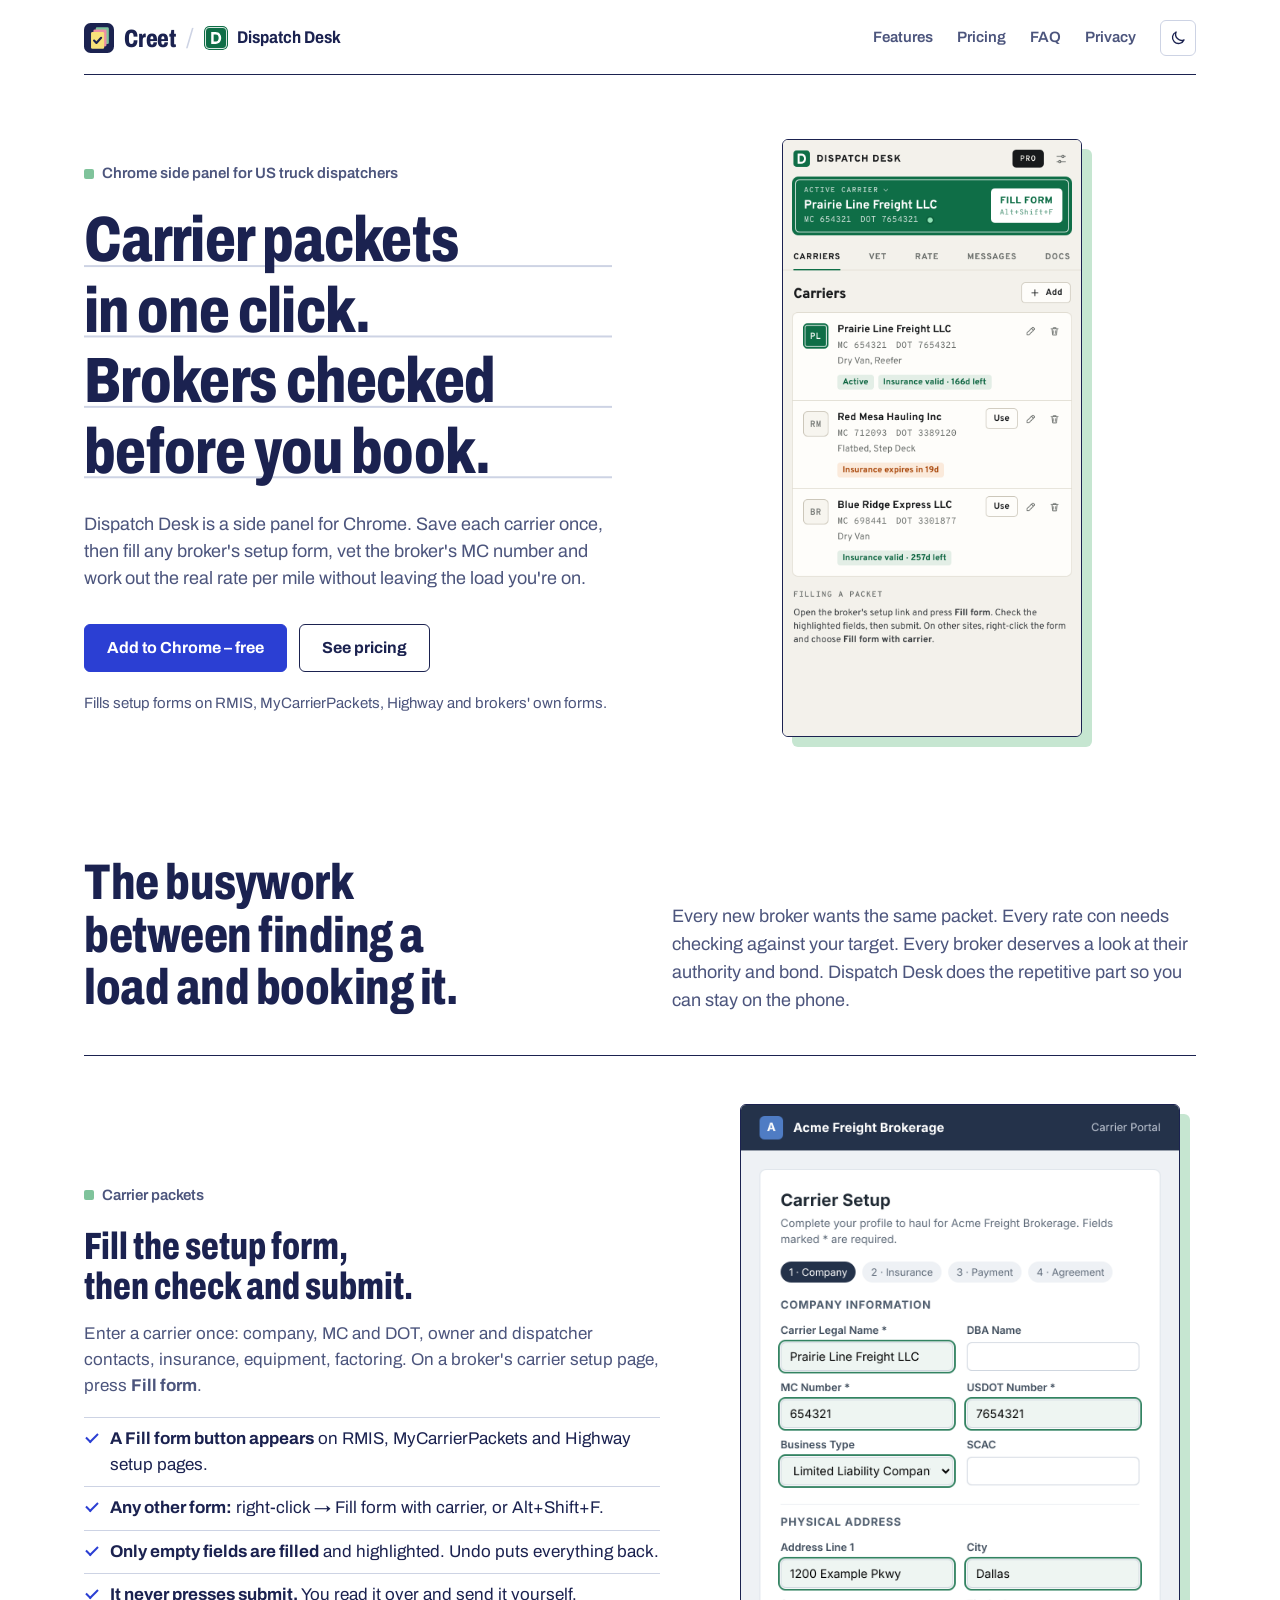
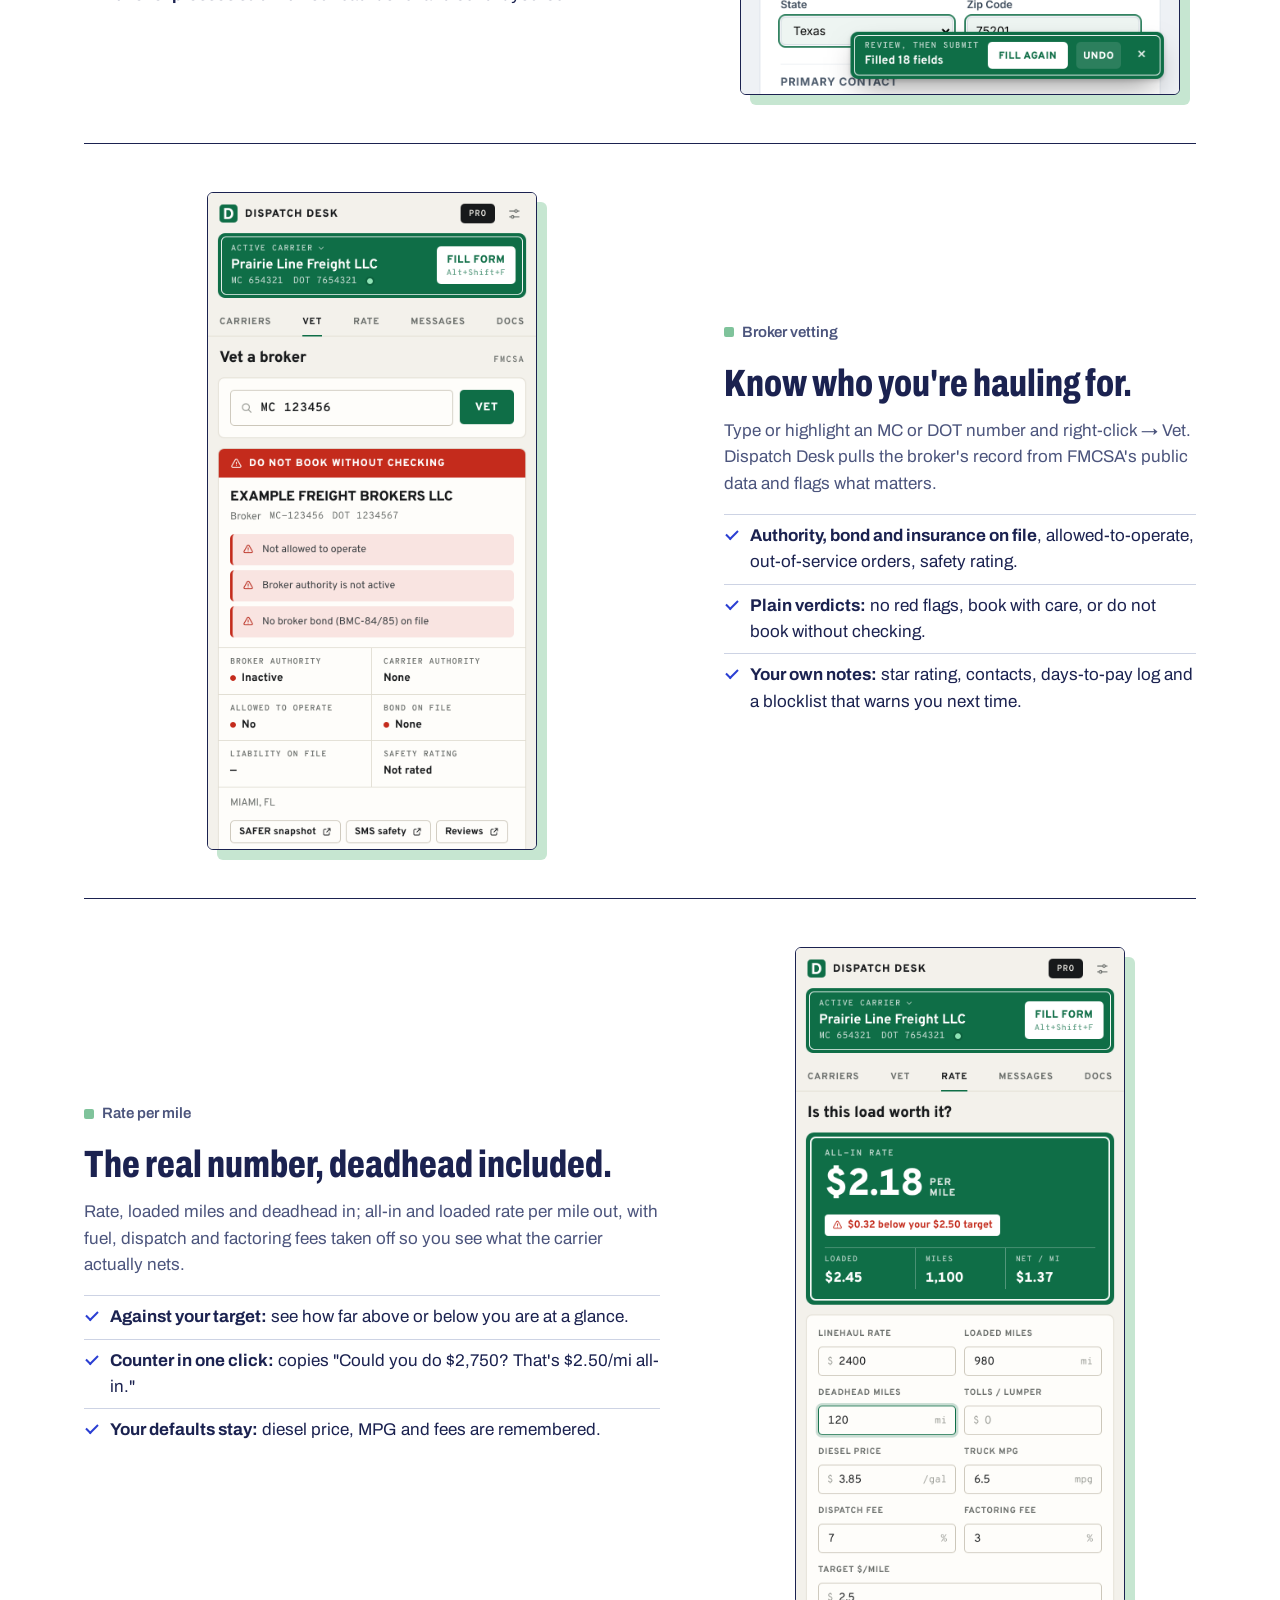
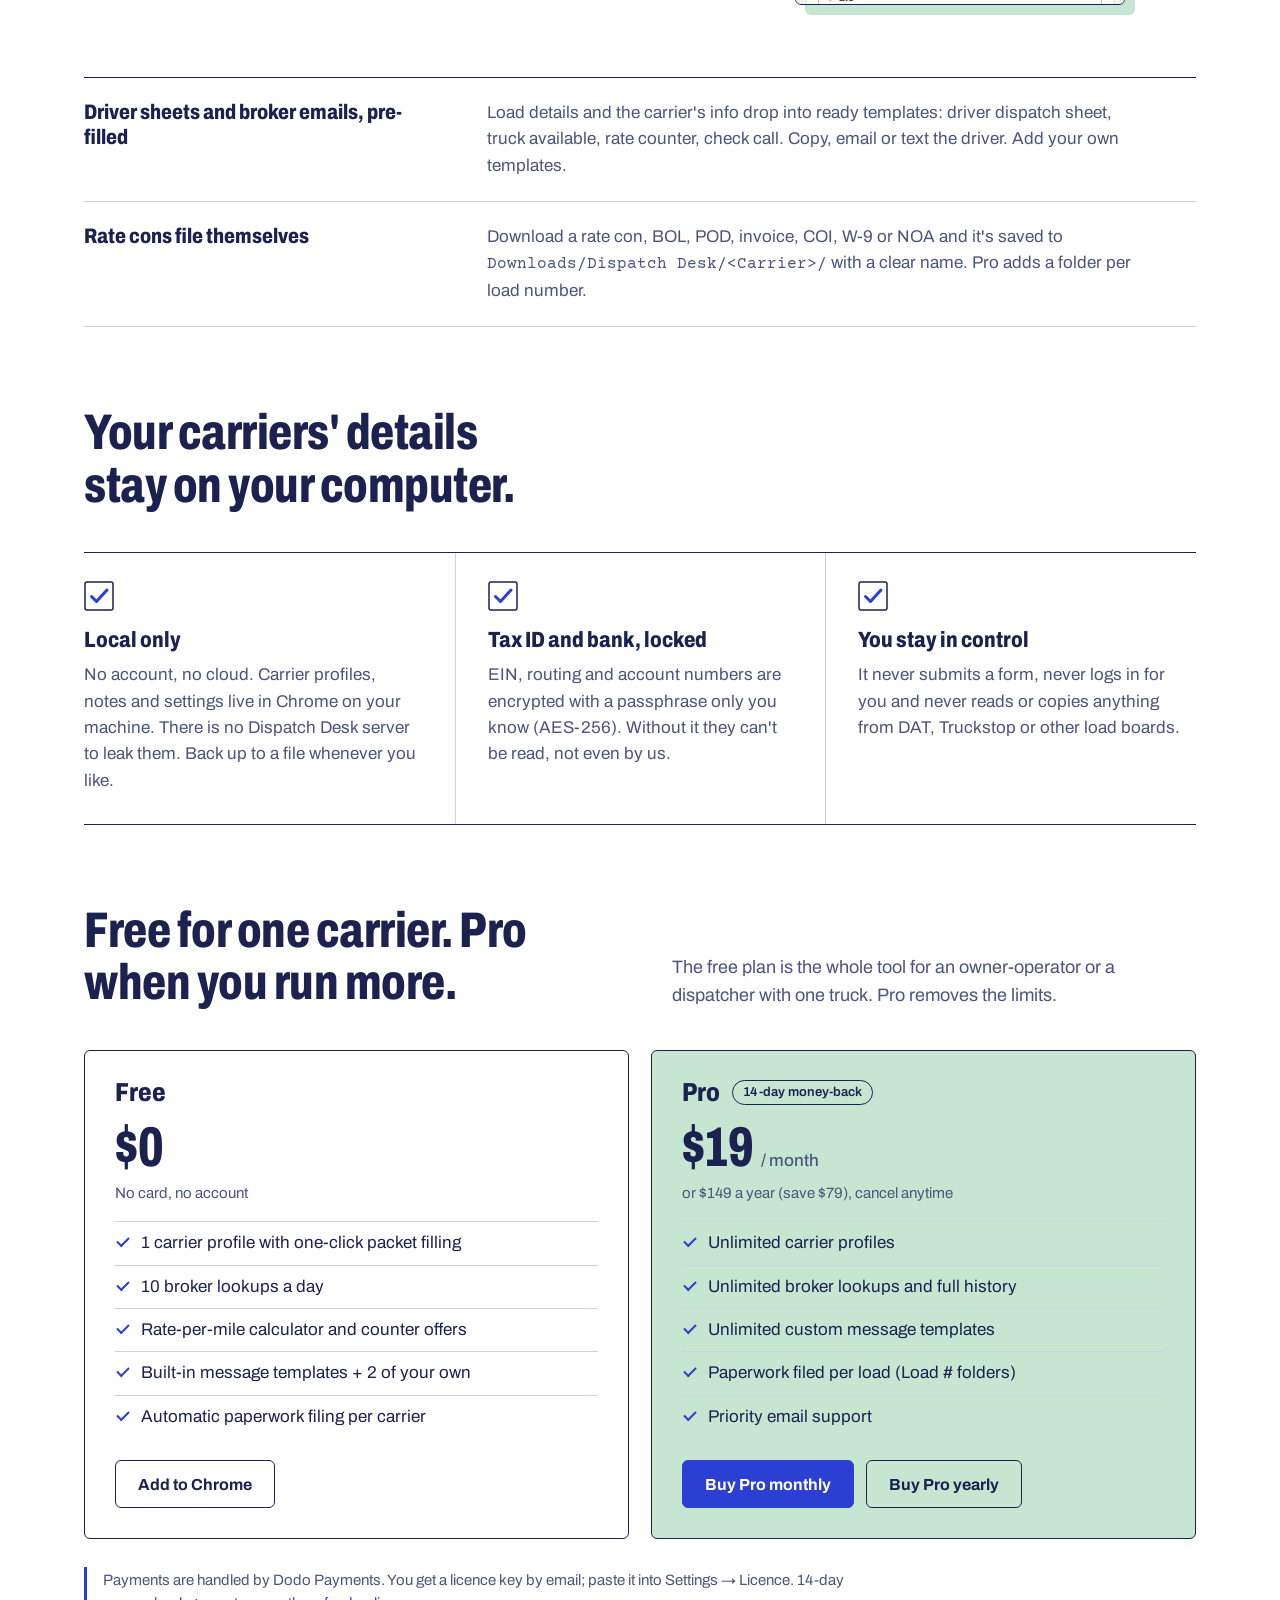
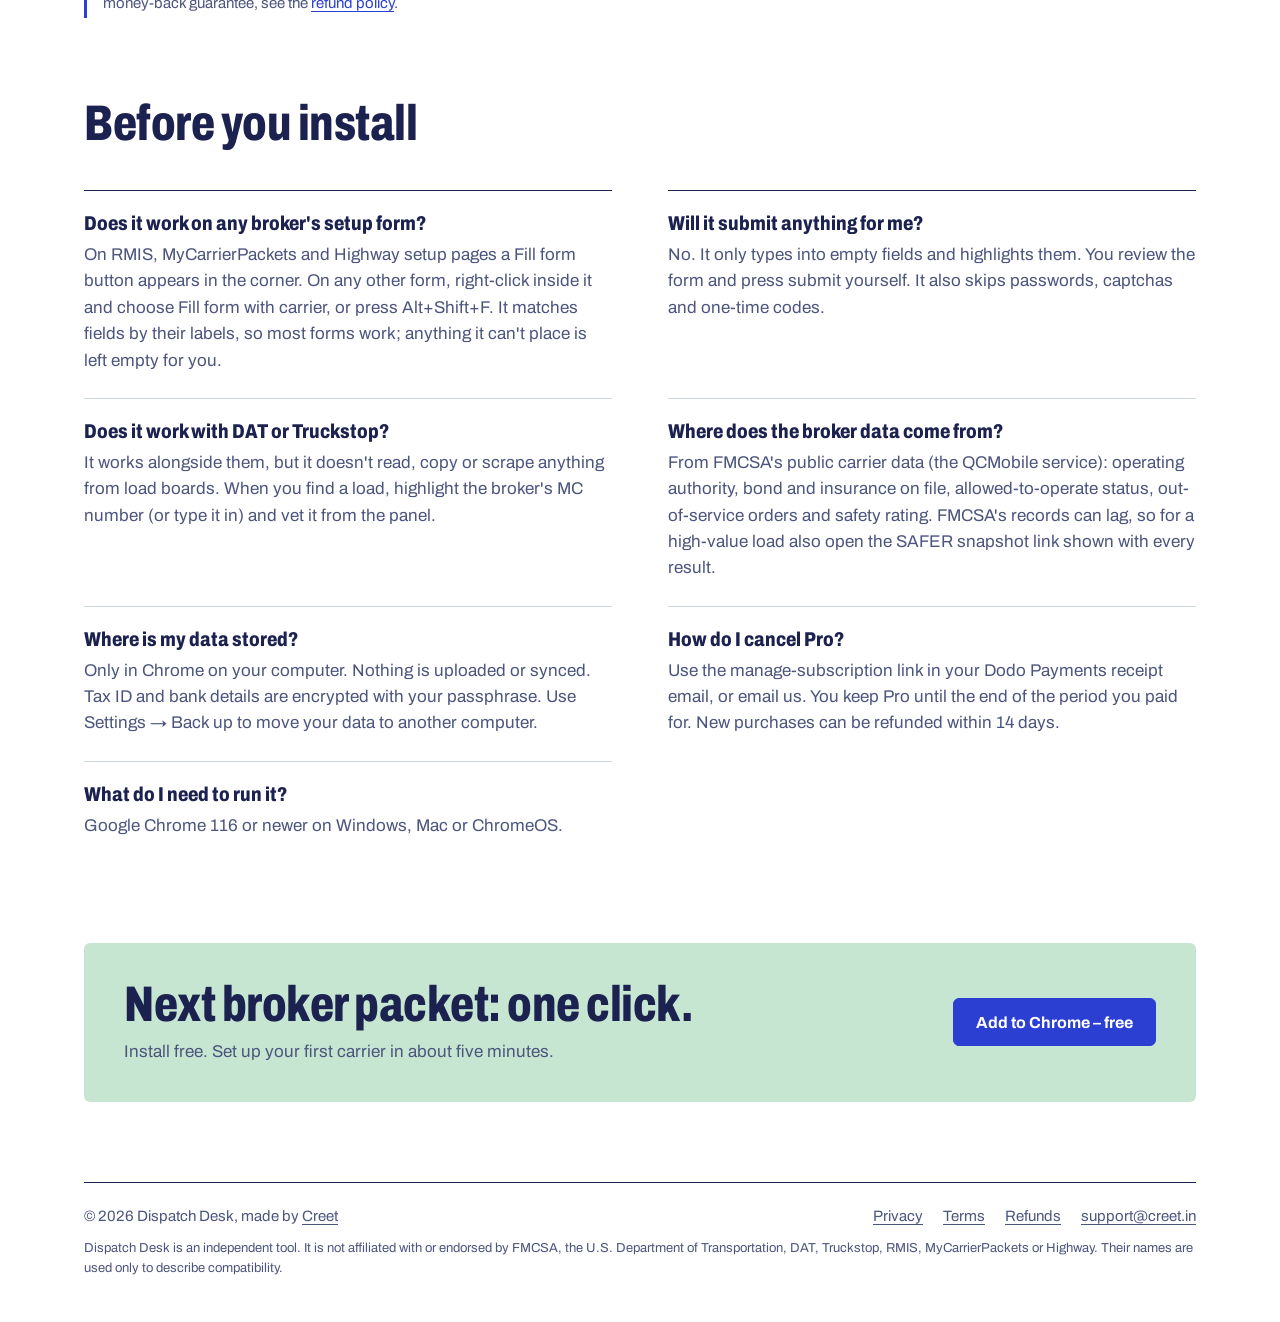
==== commit 246a8f20: "Link the Chrome Web Store listing The Add to Chrome buttons now open the live listing instead of say" ====
--- a/index.html
+++ b/index.html
@@ -215,7 +215,7 @@
 
 <script>
   // Fill these in when they exist. Until then the buttons say so instead of linking nowhere.
-  const STORE_URL = '';                       // Chrome Web Store listing, after approval
+  const STORE_URL = 'https://chromewebstore.google.com/detail/jkldfgnenphpndfpmgkmnfhippchkiph';  // Chrome Web Store listing
   const CHECKOUT = {                            // Dodo Payments checkout links
     monthly: 'https://checkout.dodopayments.com/buy/pdt_0Npx2VlVy5XBJz7CnRs7U?quantity=1&redirect_url=https%3A%2F%2Fcreet.in%2Fdispatch-desk%2Fthanks.html',
     yearly: 'https://checkout.dodopayments.com/buy/pdt_0Npx2naRLS2SPMy2QRRrv?quantity=1&redirect_url=https%3A%2F%2Fcreet.in%2Fdispatch-desk%2Fthanks.html'
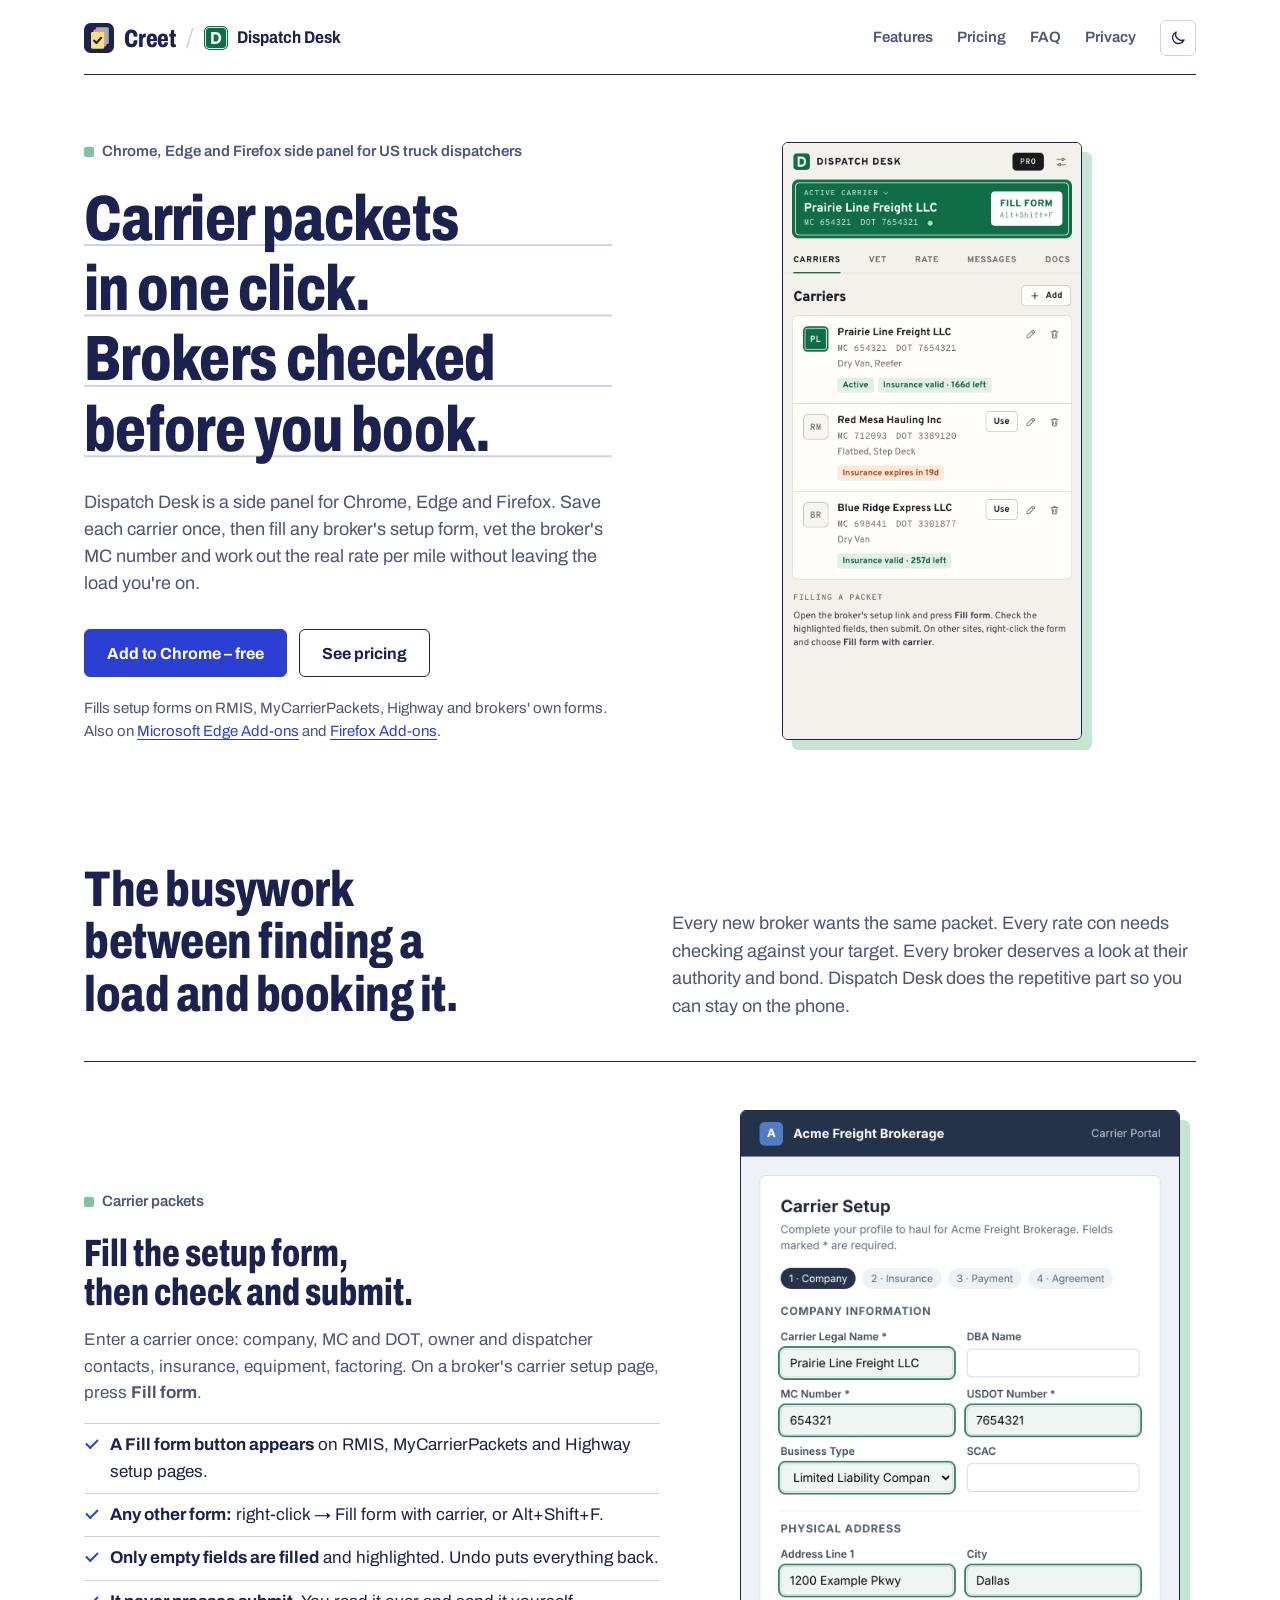
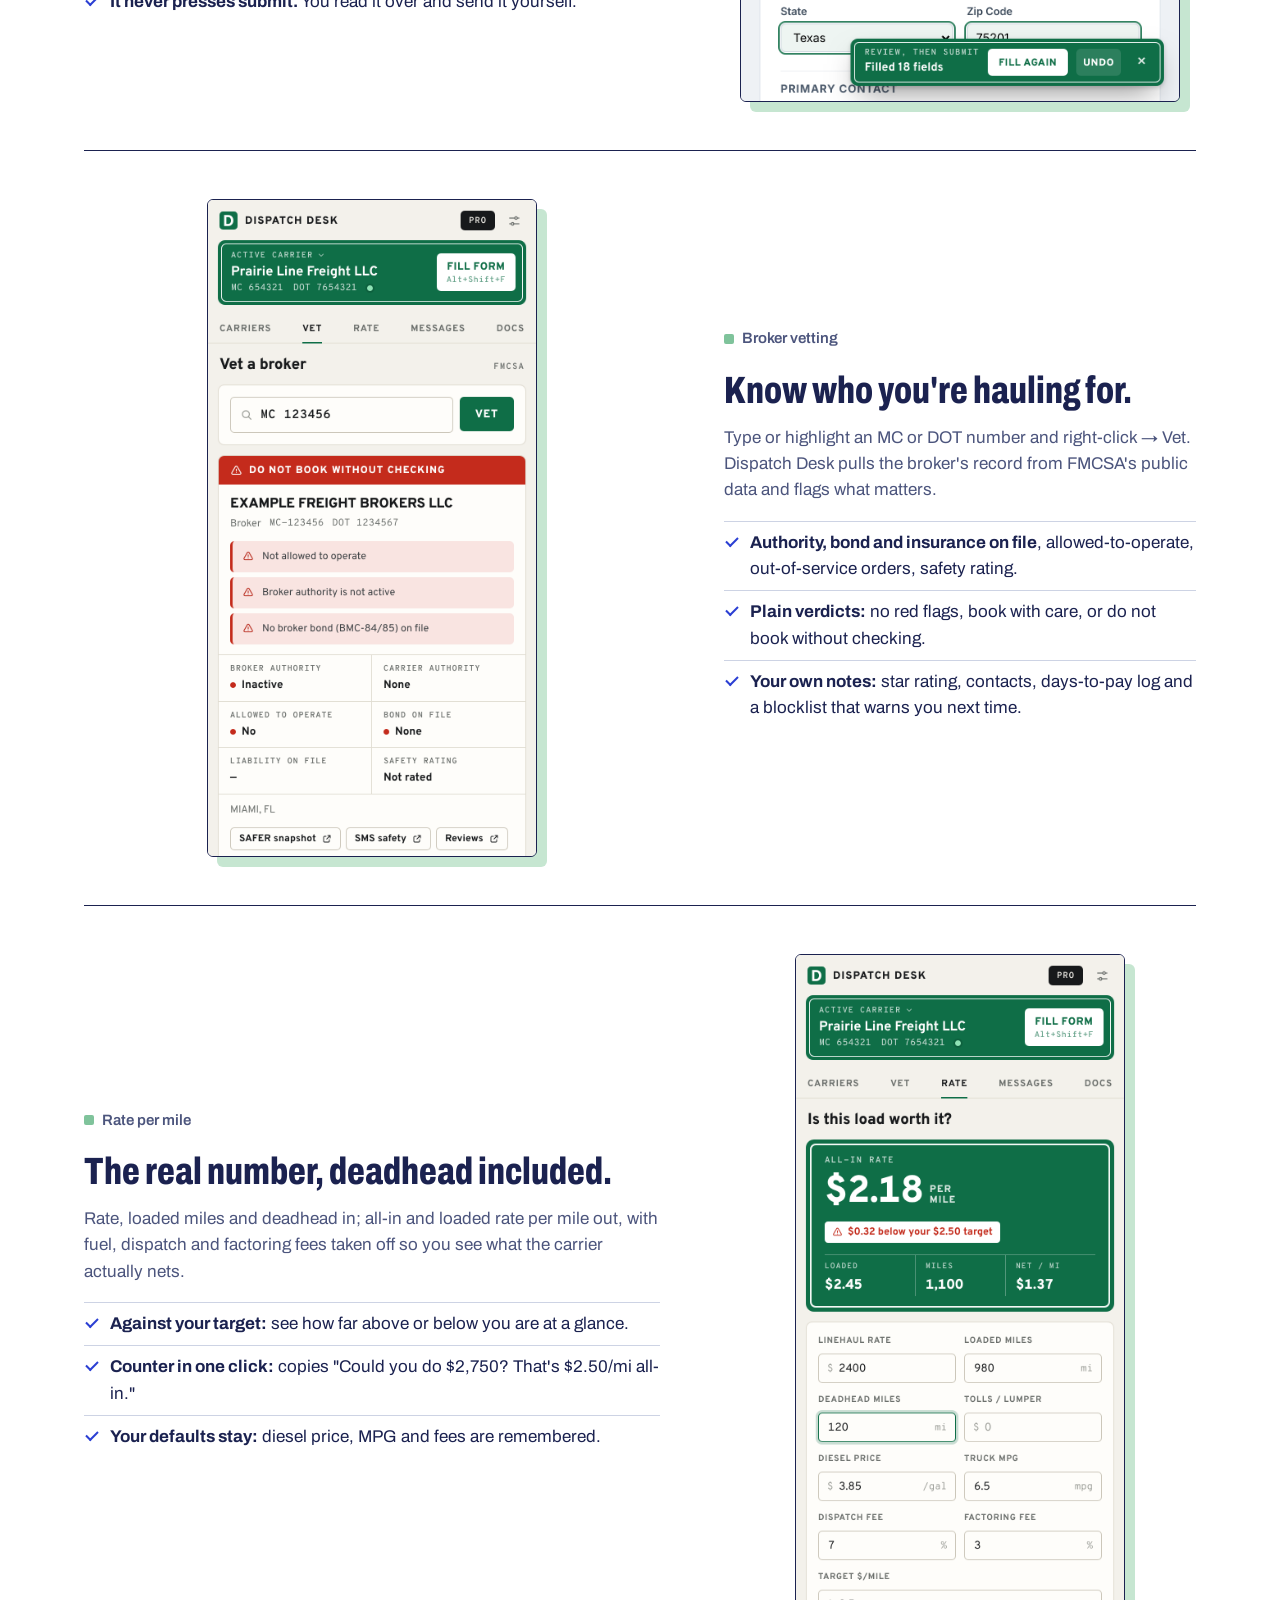
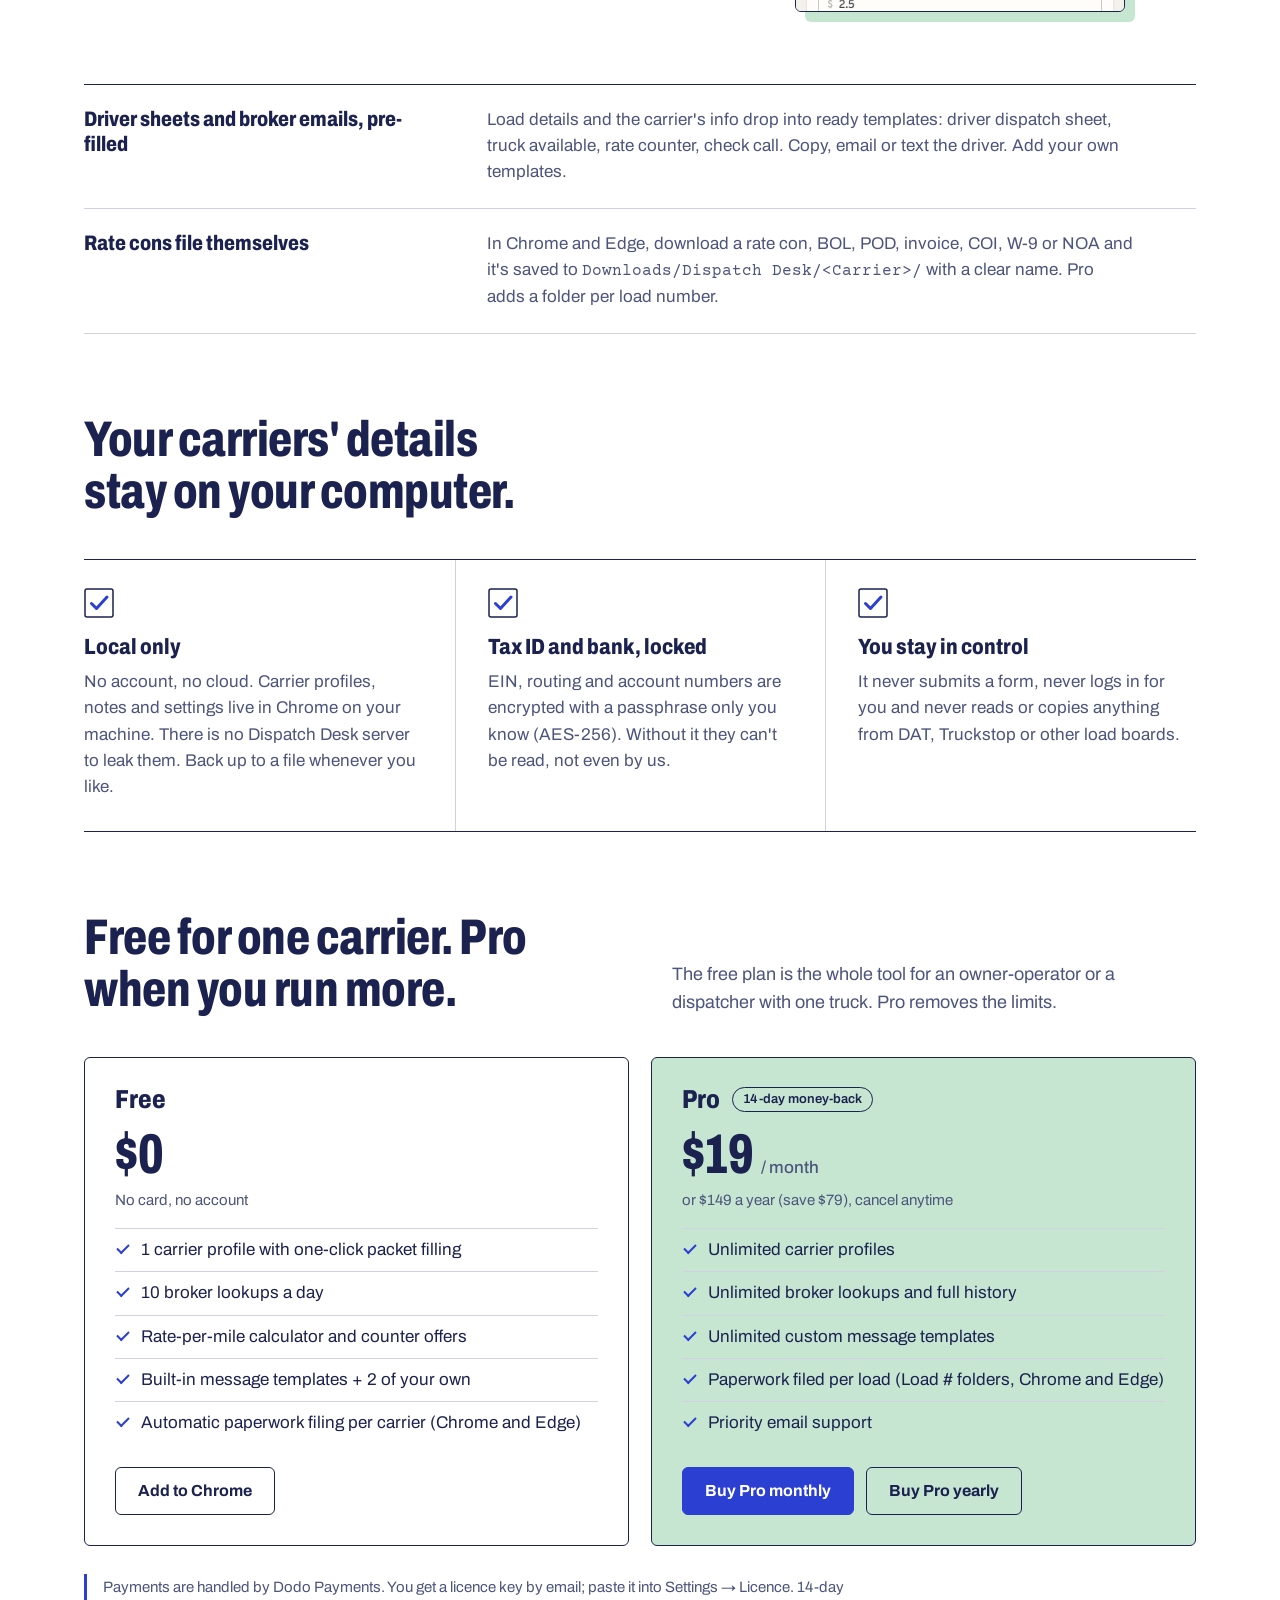
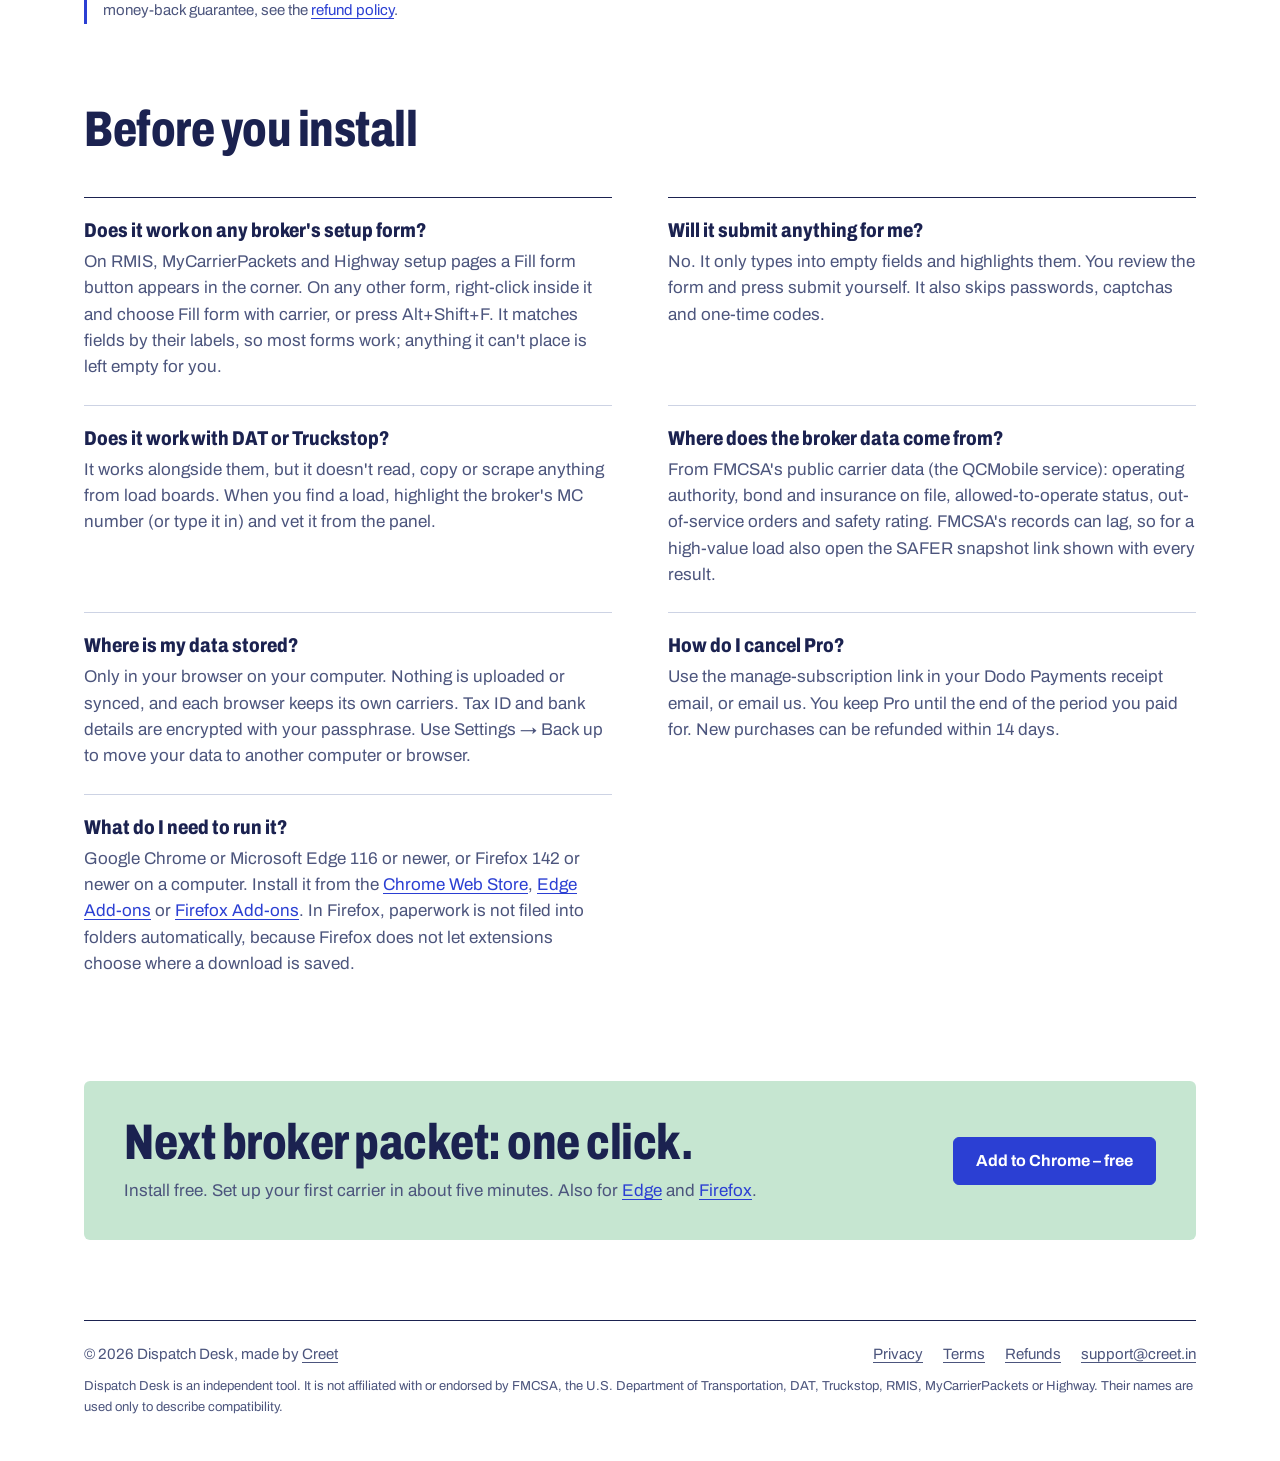
==== commit 7248404a: "Link the Edge and Firefox Add-ons listings Dispatch Desk is published on Microsoft Edge Add-ons and " ====
--- a/index.html
+++ b/index.html
@@ -5,7 +5,7 @@
 <meta name="viewport" content="width=device-width,initial-scale=1">
 <script>try{var t=localStorage.getItem('creet-theme');if(t==='light'||t==='dark')document.documentElement.setAttribute('data-theme',t)}catch(e){}</script>
 <title>Dispatch Desk – carrier packets, broker vetting and rate per mile for truck dispatchers</title>
-<meta name="description" content="A Chrome side panel for truck dispatchers: fill broker carrier packets in one click, vet brokers with FMCSA data, work out rate per mile with deadhead, and file rate cons automatically.">
+<meta name="description" content="A side panel for Chrome, Edge and Firefox for truck dispatchers: fill broker carrier packets in one click, vet brokers with FMCSA data, work out rate per mile with deadhead, and file rate cons automatically.">
 <meta property="og:type" content="website">
 <meta property="og:url" content="https://creet.in/dispatch-desk/">
 <meta property="og:title" content="Dispatch Desk – the dispatcher's side panel for Chrome">
@@ -42,14 +42,14 @@
 <main id="main">
   <section class="product-hero wrap">
     <div>
-      <p class="kind"><span class="sw sw-green"></span>Chrome side panel for US truck dispatchers</p>
+      <p class="kind"><span class="sw sw-green"></span>Chrome, Edge and Firefox side panel for US truck dispatchers</p>
       <h1 class="ruled">Carrier packets in one click. Brokers checked before you book.</h1>
-      <p class="lead">Dispatch Desk is a side panel for Chrome. Save each carrier once, then fill any broker's setup form, vet the broker's MC number and work out the real rate per mile without leaving the load you're on.</p>
+      <p class="lead">Dispatch Desk is a side panel for Chrome, Edge and Firefox. Save each carrier once, then fill any broker's setup form, vet the broker's MC number and work out the real rate per mile without leaving the load you're on.</p>
       <p class="actions">
         <a class="btn btn-primary js-store" href="#pricing">Add to Chrome – free</a>
         <a class="btn" href="#pricing">See pricing</a>
       </p>
-      <p class="works">Fills setup forms on RMIS, MyCarrierPackets, Highway and brokers' own forms.</p>
+      <p class="works">Fills setup forms on RMIS, MyCarrierPackets, Highway and brokers' own forms. Also on <a href="https://microsoftedge.microsoft.com/addons/detail/olbnkeahkoonjkcafoamdjiegnlmmigb" rel="noopener">Microsoft Edge Add-ons</a> and <a href="https://addons.mozilla.org/firefox/addon/dispatch-desk/" rel="noopener">Firefox Add-ons</a>.</p>
     </div>
     <figure class="shot shot-panel">
       <img src="img/panel-carriers.png" width="400" height="800" alt="Dispatch Desk side panel showing the active carrier, Prairie Line Freight LLC, and a Fill form button">
@@ -107,7 +107,7 @@
 
     <dl class="spec">
       <div><dt>Driver sheets and broker emails, pre-filled</dt><dd>Load details and the carrier's info drop into ready templates: driver dispatch sheet, truck available, rate counter, check call. Copy, email or text the driver. Add your own templates.</dd></div>
-      <div><dt>Rate cons file themselves</dt><dd>Download a rate con, BOL, POD, invoice, COI, W-9 or NOA and it's saved to <code>Downloads/Dispatch Desk/&lt;Carrier&gt;/</code> with a clear name. Pro adds a folder per load number.</dd></div>
+      <div><dt>Rate cons file themselves</dt><dd>In Chrome and Edge, download a rate con, BOL, POD, invoice, COI, W-9 or NOA and it's saved to <code>Downloads/Dispatch Desk/&lt;Carrier&gt;/</code> with a clear name. Pro adds a folder per load number.</dd></div>
     </dl>
   </section>
 
@@ -149,7 +149,7 @@
           <li>10 broker lookups a day</li>
           <li>Rate-per-mile calculator and counter offers</li>
           <li>Built-in message templates + 2 of your own</li>
-          <li>Automatic paperwork filing per carrier</li>
+          <li>Automatic paperwork filing per carrier (Chrome and Edge)</li>
         </ul>
         <a class="btn js-store" href="#pricing">Add to Chrome</a>
       </div>
@@ -161,7 +161,7 @@
           <li>Unlimited carrier profiles</li>
           <li>Unlimited broker lookups and full history</li>
           <li>Unlimited custom message templates</li>
-          <li>Paperwork filed per load (Load # folders)</li>
+          <li>Paperwork filed per load (Load # folders, Chrome and Edge)</li>
           <li>Priority email support</li>
         </ul>
         <p class="actions">
@@ -183,9 +183,9 @@
       <div class="qa"><h3>Will it submit anything for me?</h3><p>No. It only types into empty fields and highlights them. You review the form and press submit yourself. It also skips passwords, captchas and one-time codes.</p></div>
       <div class="qa"><h3>Does it work with DAT or Truckstop?</h3><p>It works alongside them, but it doesn't read, copy or scrape anything from load boards. When you find a load, highlight the broker's MC number (or type it in) and vet it from the panel.</p></div>
       <div class="qa"><h3>Where does the broker data come from?</h3><p>From FMCSA's public carrier data (the QCMobile service): operating authority, bond and insurance on file, allowed-to-operate status, out-of-service orders and safety rating. FMCSA's records can lag, so for a high-value load also open the SAFER snapshot link shown with every result.</p></div>
-      <div class="qa"><h3>Where is my data stored?</h3><p>Only in Chrome on your computer. Nothing is uploaded or synced. Tax ID and bank details are encrypted with your passphrase. Use Settings → Back up to move your data to another computer.</p></div>
+      <div class="qa"><h3>Where is my data stored?</h3><p>Only in your browser on your computer. Nothing is uploaded or synced, and each browser keeps its own carriers. Tax ID and bank details are encrypted with your passphrase. Use Settings → Back up to move your data to another computer or browser.</p></div>
       <div class="qa"><h3>How do I cancel Pro?</h3><p>Use the manage-subscription link in your Dodo Payments receipt email, or email us. You keep Pro until the end of the period you paid for. New purchases can be refunded within 14 days.</p></div>
-      <div class="qa"><h3>What do I need to run it?</h3><p>Google Chrome 116 or newer on Windows, Mac or ChromeOS.</p></div>
+      <div class="qa"><h3>What do I need to run it?</h3><p>Google Chrome or Microsoft Edge 116 or newer, or Firefox 142 or newer on a computer. Install it from the <a href="https://chromewebstore.google.com/detail/jkldfgnenphpndfpmgkmnfhippchkiph" rel="noopener">Chrome Web Store</a>, <a href="https://microsoftedge.microsoft.com/addons/detail/olbnkeahkoonjkcafoamdjiegnlmmigb" rel="noopener">Edge Add-ons</a> or <a href="https://addons.mozilla.org/firefox/addon/dispatch-desk/" rel="noopener">Firefox Add-ons</a>. In Firefox, paperwork is not filed into folders automatically, because Firefox does not let extensions choose where a download is saved.</p></div>
     </div>
   </section>
 
@@ -193,7 +193,7 @@
     <div class="closing">
       <div>
         <h2>Next broker packet: one click.</h2>
-        <p>Install free. Set up your first carrier in about five minutes.</p>
+        <p>Install free. Set up your first carrier in about five minutes. Also for <a href="https://microsoftedge.microsoft.com/addons/detail/olbnkeahkoonjkcafoamdjiegnlmmigb" rel="noopener">Edge</a> and <a href="https://addons.mozilla.org/firefox/addon/dispatch-desk/" rel="noopener">Firefox</a>.</p>
       </div>
       <a class="btn btn-primary js-store" href="#pricing">Add to Chrome – free</a>
     </div>
